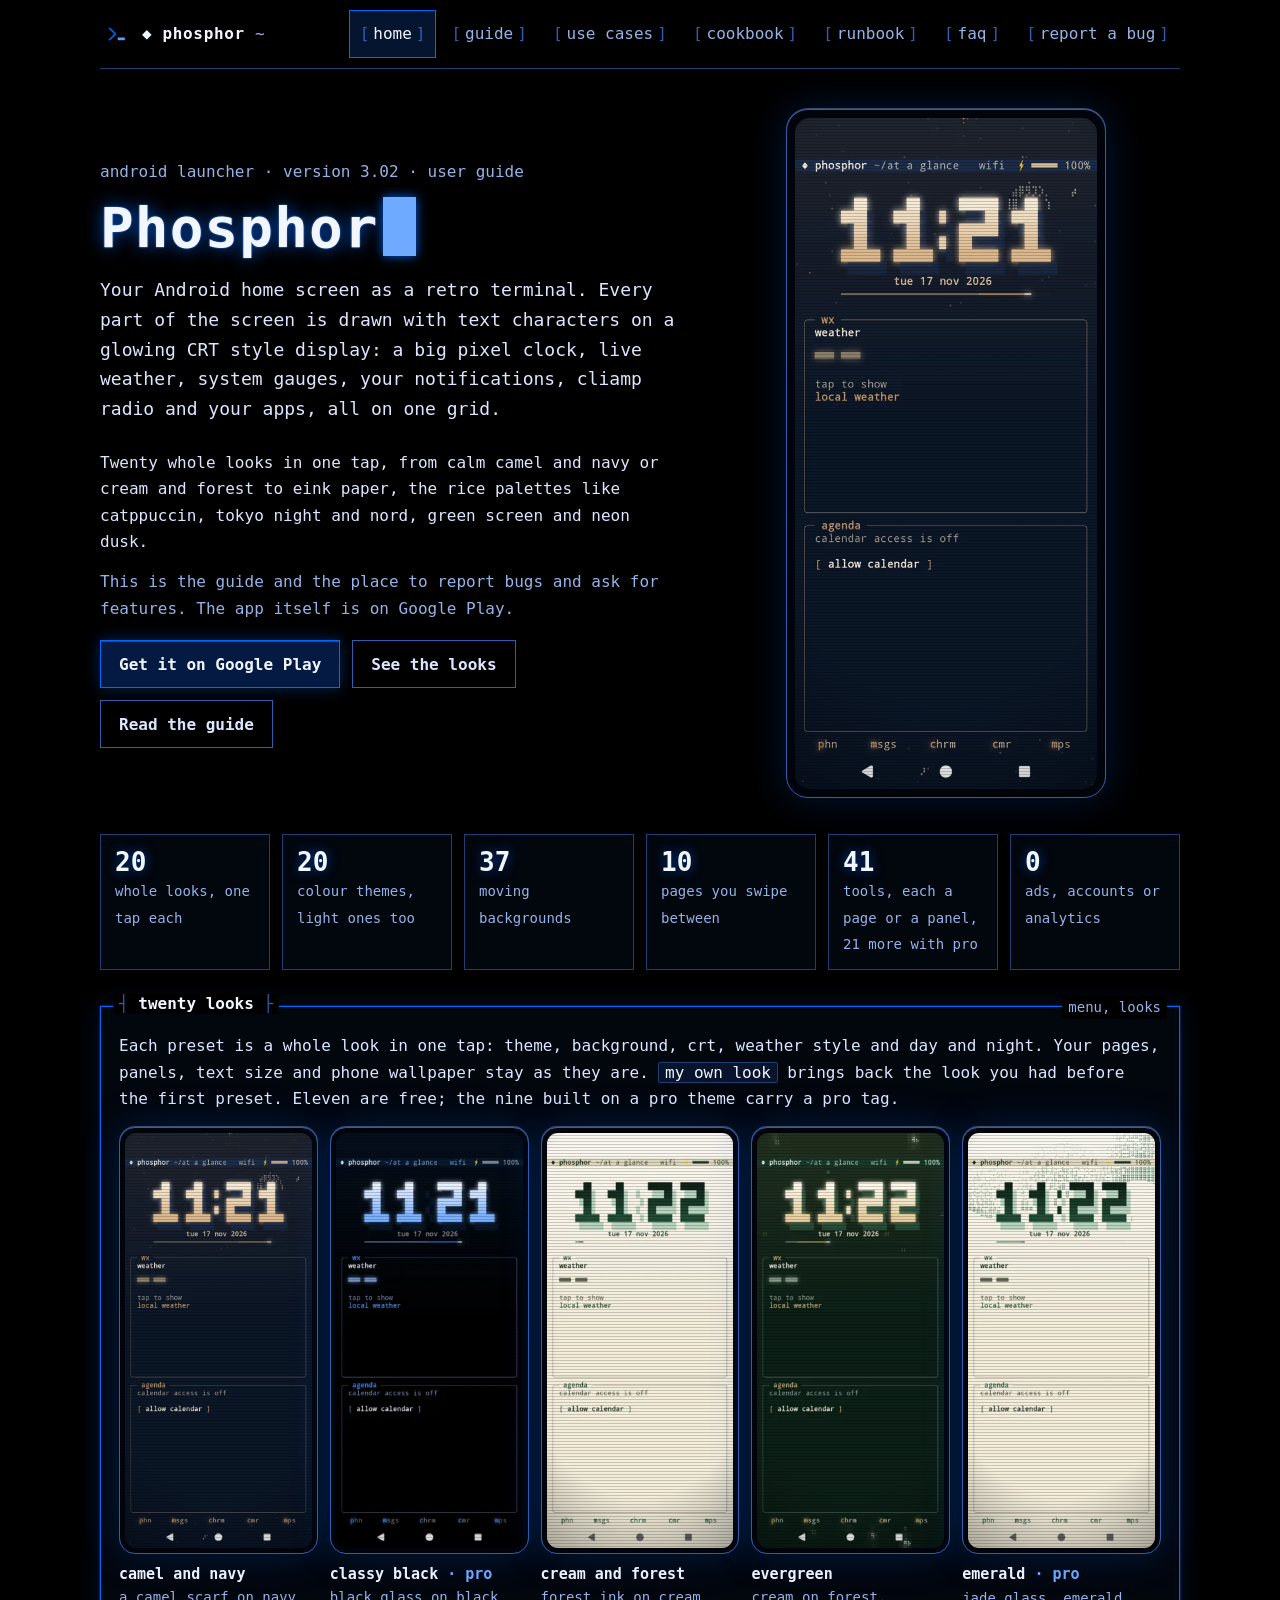
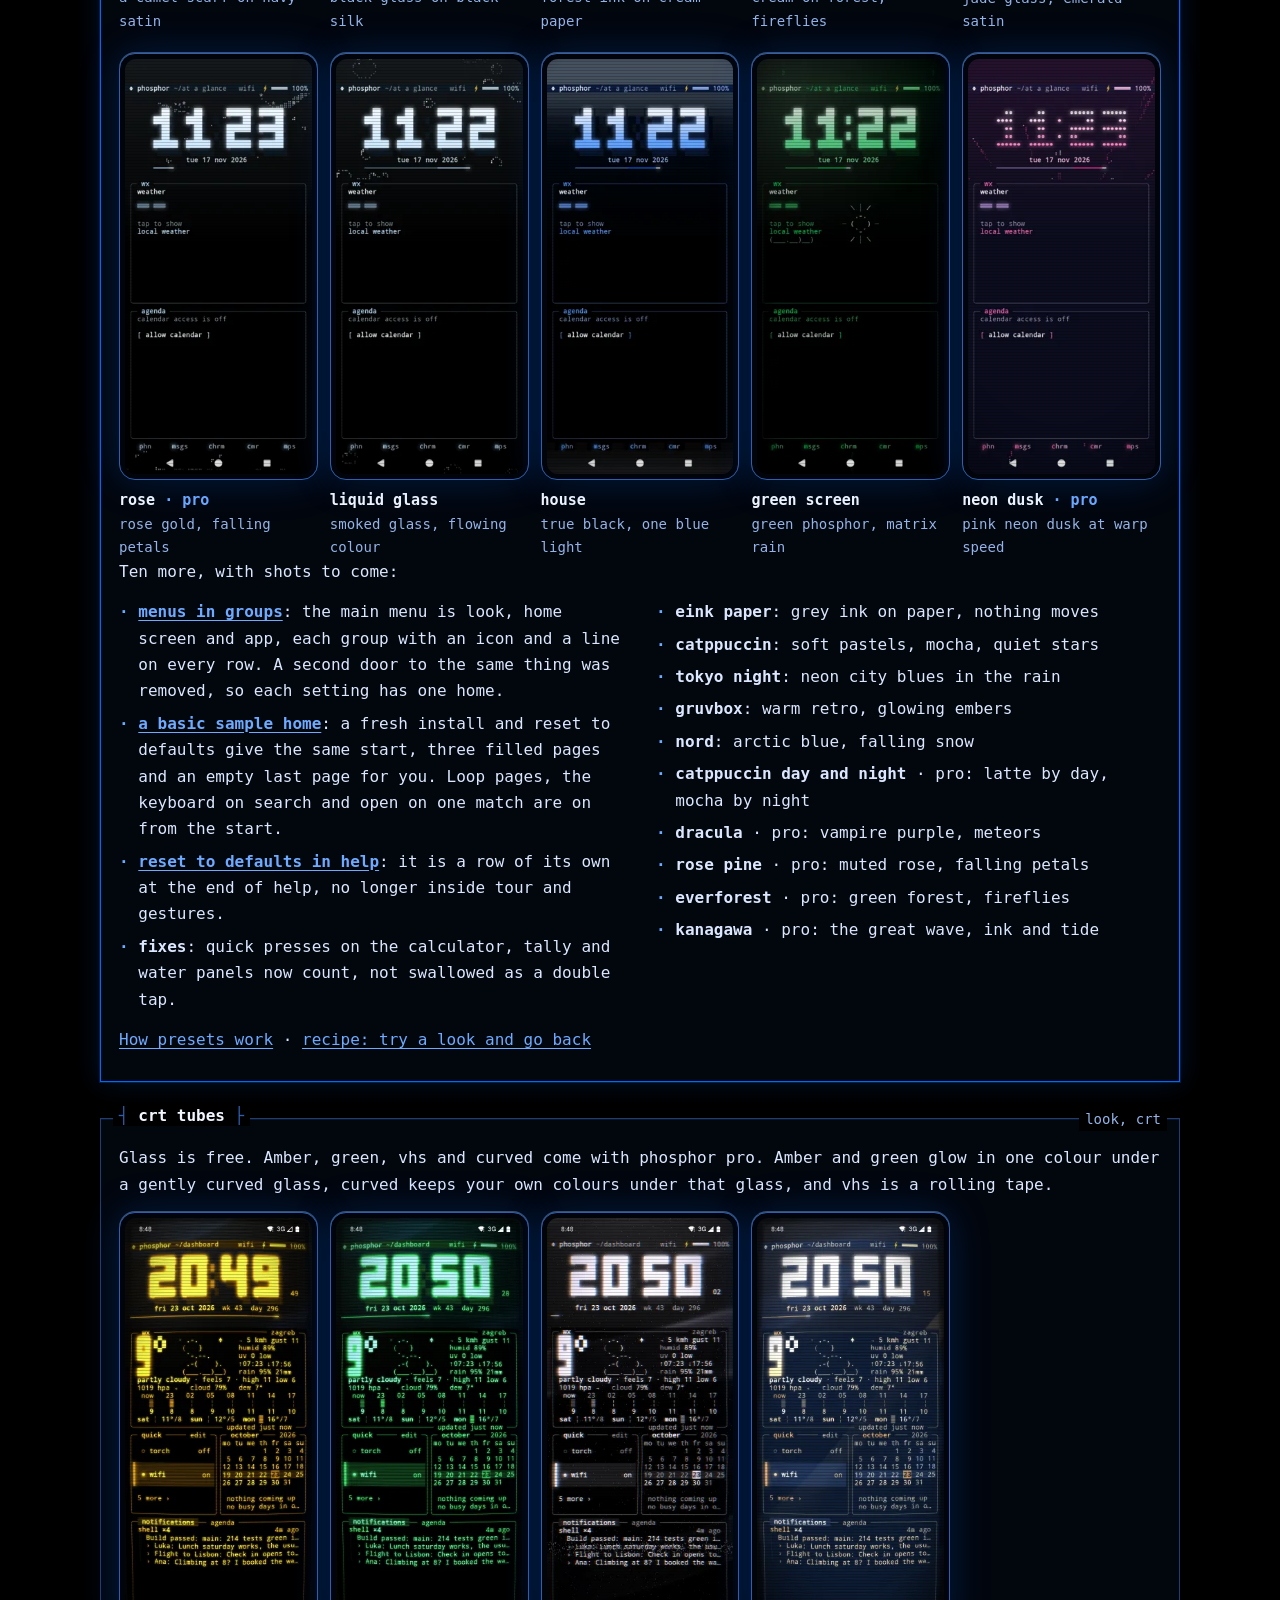
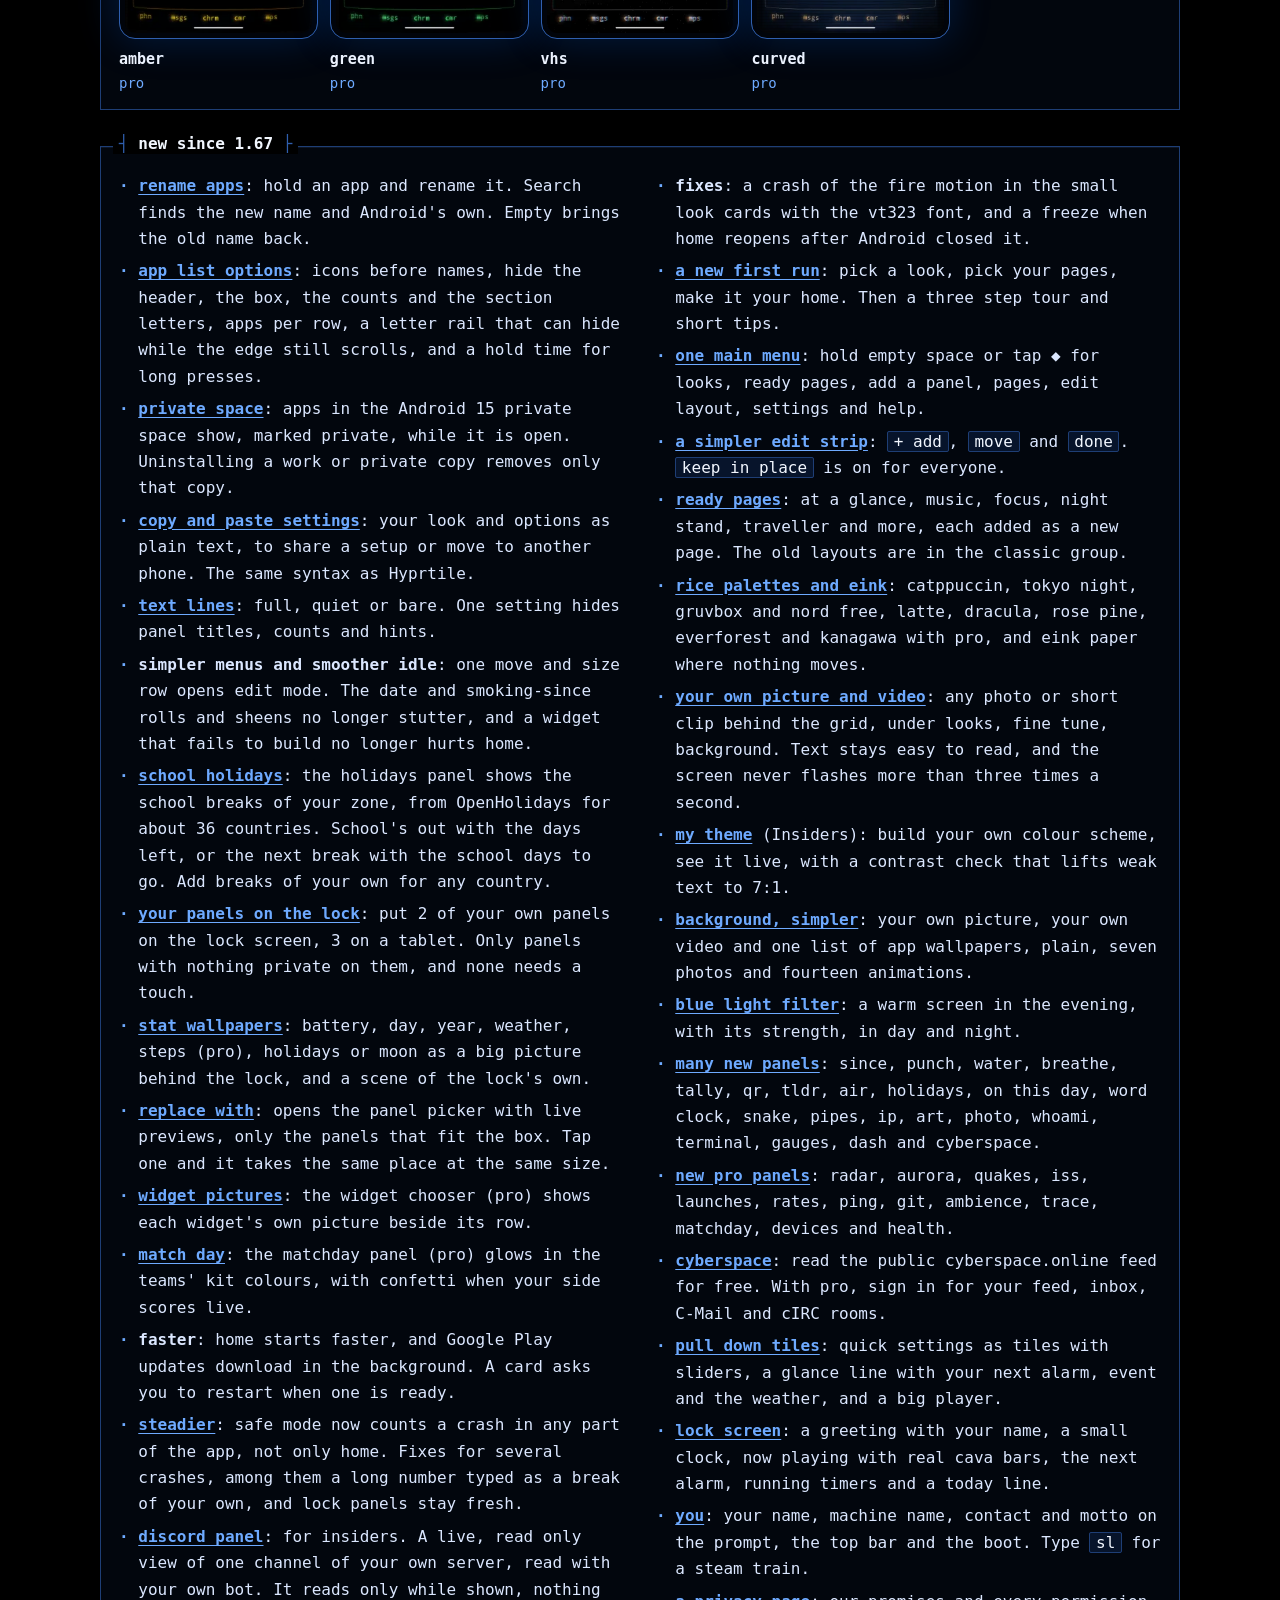
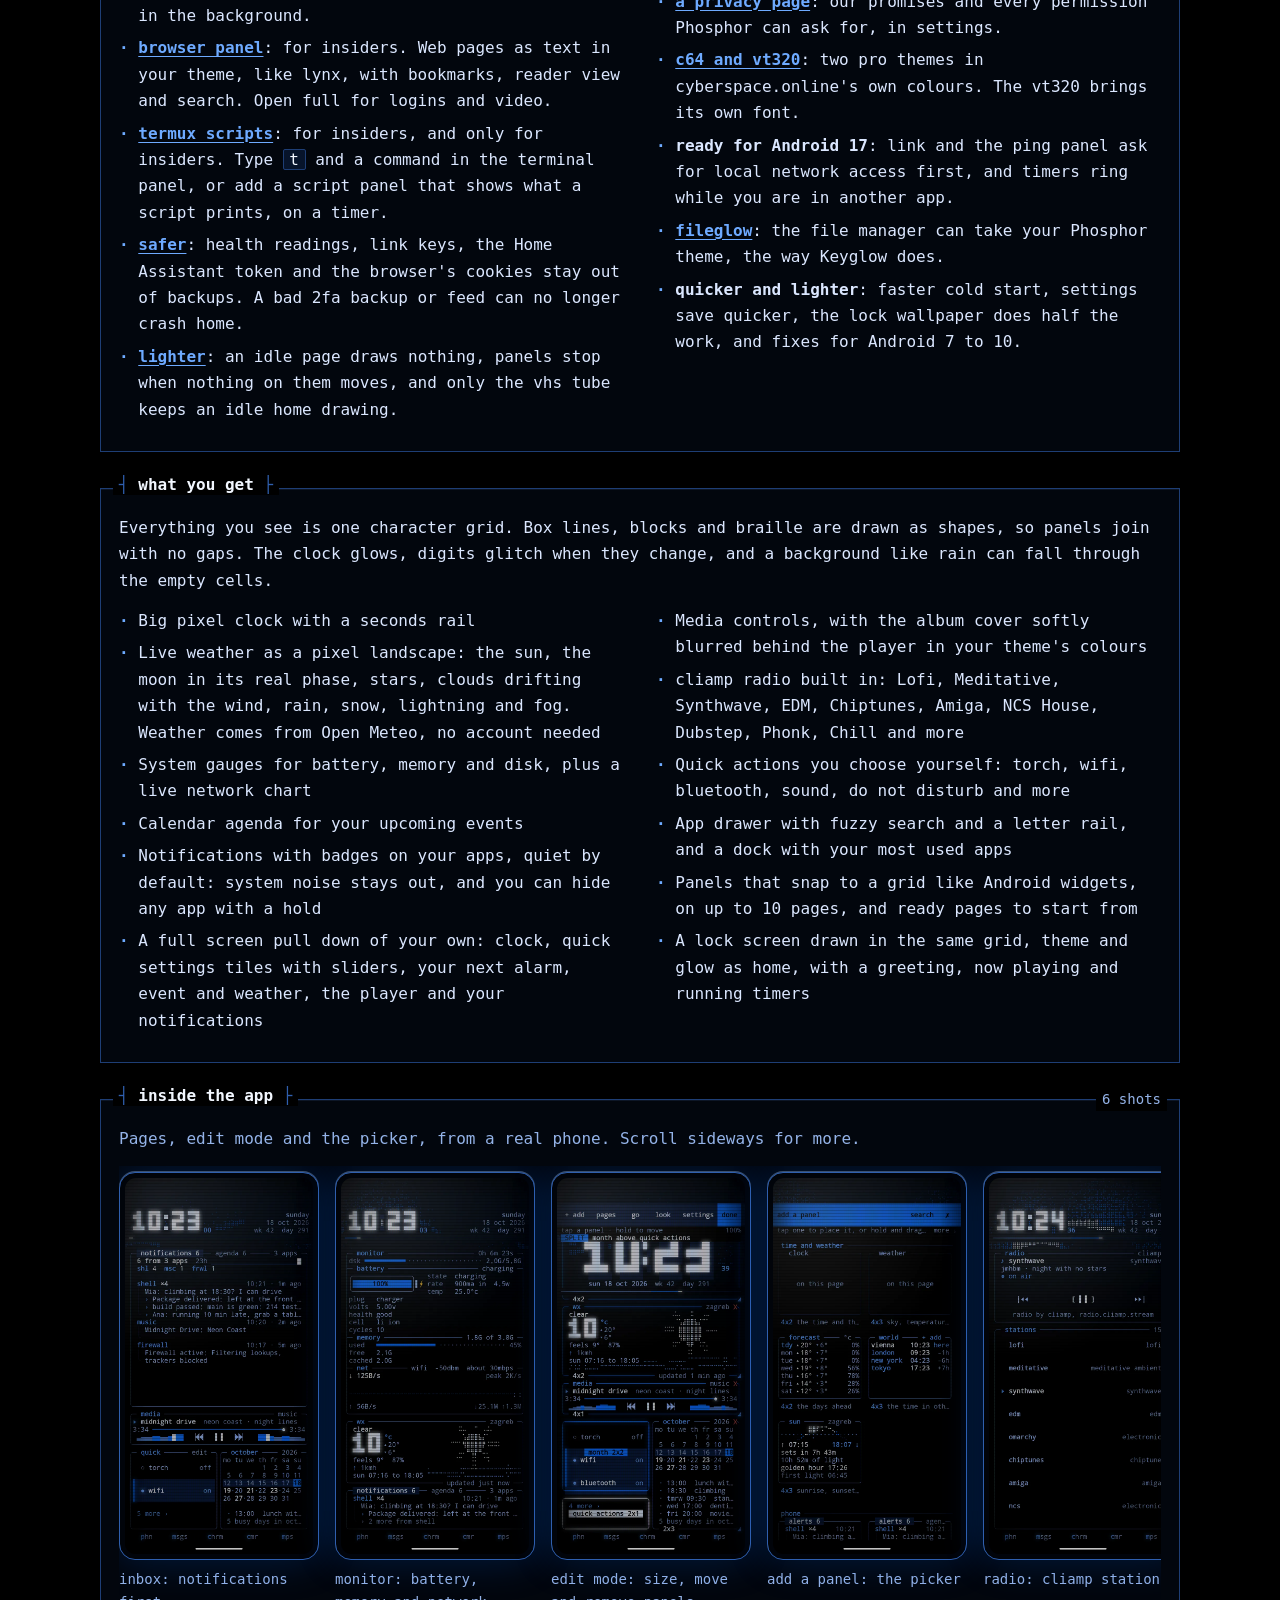
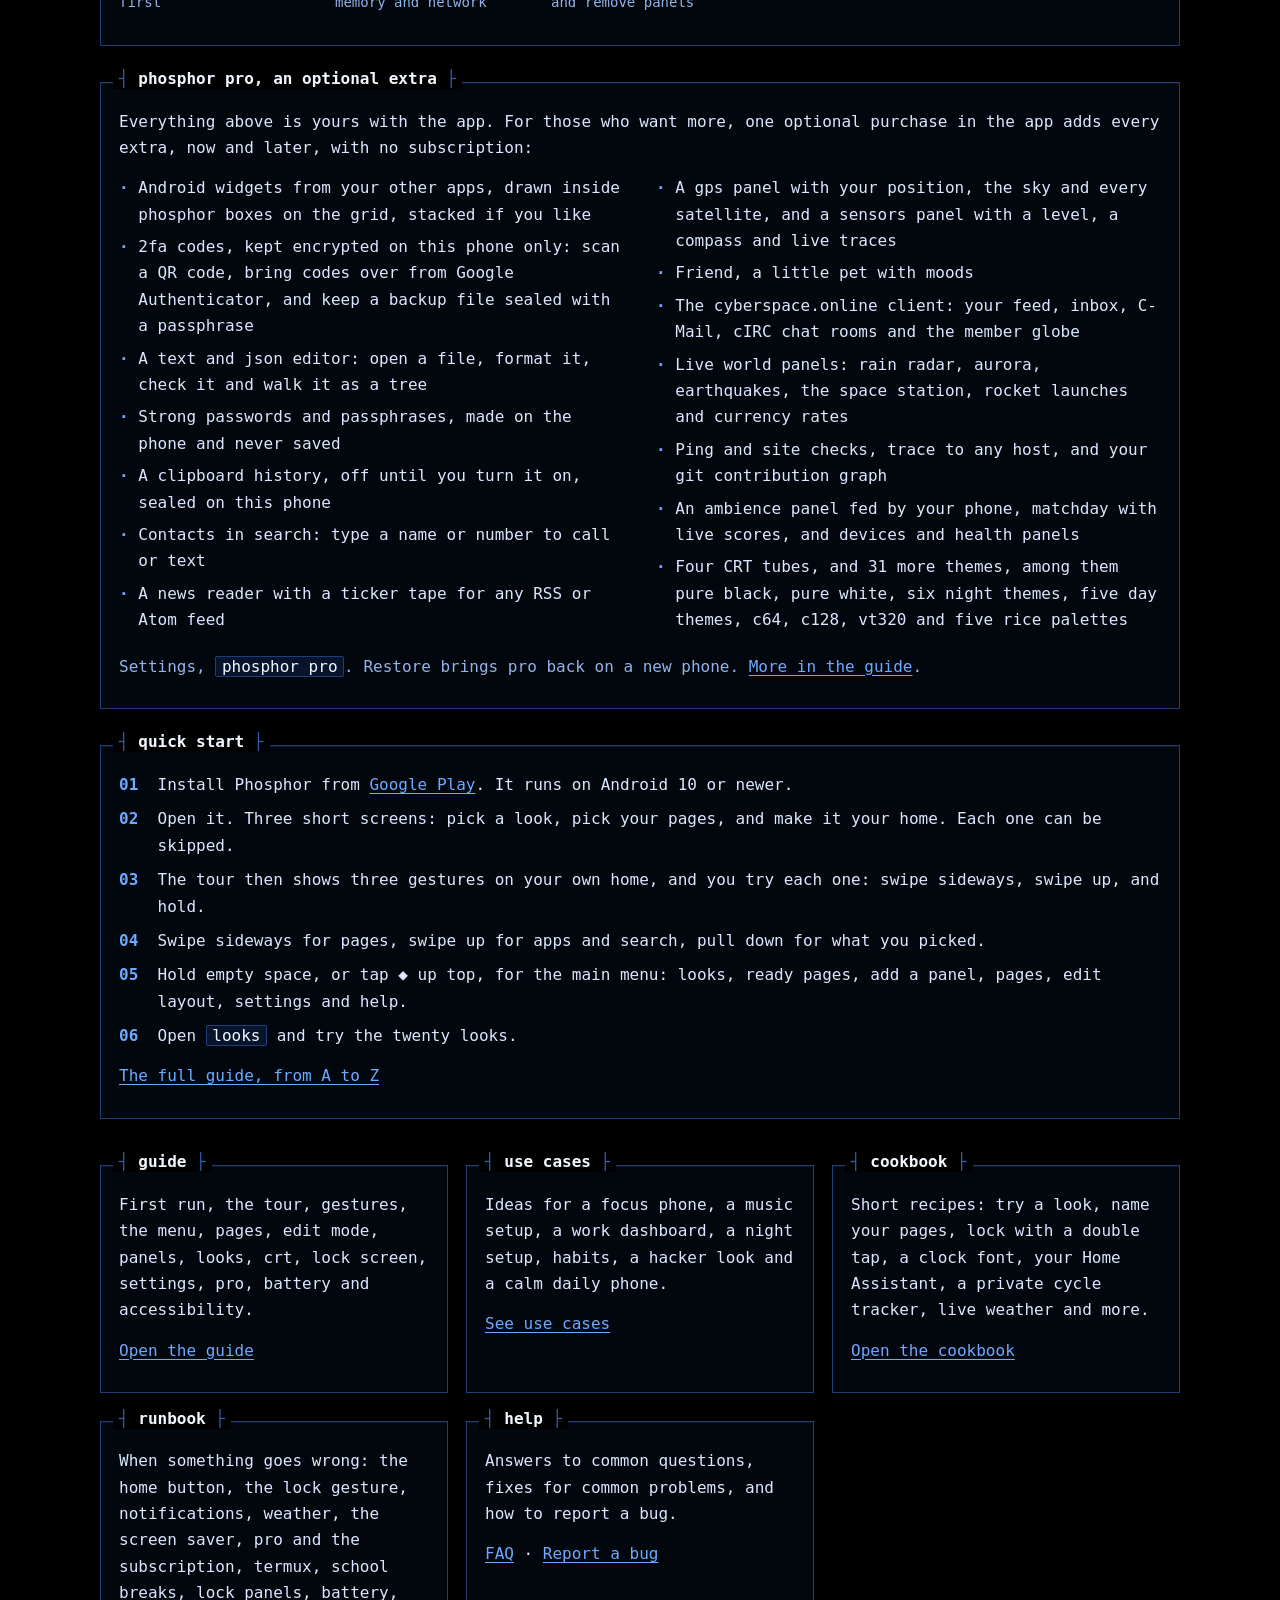
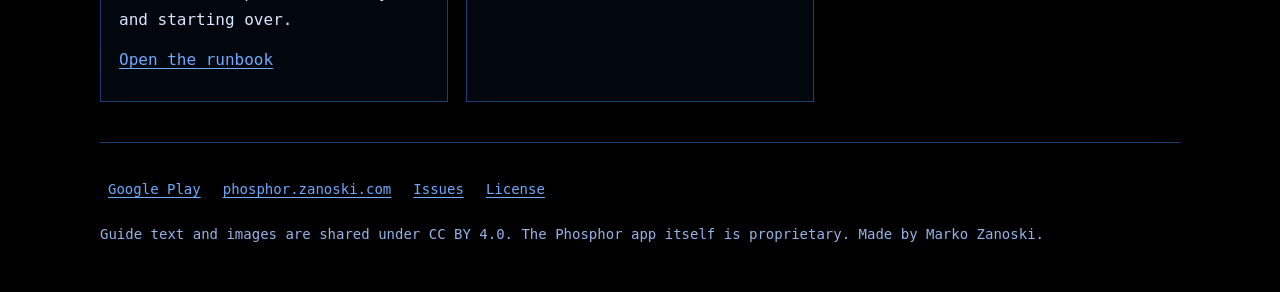
==== docs/index.html @ 03b2a8bf "Guide follows Phosphor 3.02: rename apps, app list options, hold time, private space, copy and paste" ====
<!doctype html>
<html lang="en">
<head>
<meta charset="utf-8">
<meta name="viewport" content="width=device-width, initial-scale=1">
<title>Phosphor user guide</title>
<meta name="description" content="Phosphor, a terminal home screen for Android: twenty whole looks in one tap, the user guide, recipes, FAQ and bug reports.">
<meta name="theme-color" content="#000000">
<meta property="og:title" content="Phosphor user guide">
<meta property="og:description" content="Phosphor, a terminal home screen for Android: twenty whole looks in one tap, the user guide, recipes, FAQ and bug reports.">
<meta property="og:image" content="img/look-camel-and-navy.webp">
<link rel="icon" type="image/png" href="img/icon-192.png">
<link rel="stylesheet" href="style.css">
</head>
<body>
<a class="skip" href="#main">Skip to content</a>
<div class="wrap">
<header class="top">
  <a class="brand" href="index.html"><img src="img/icon-192.png" alt="" width="32" height="32"><span><span aria-hidden="true">◆ </span>phosphor <span class="path">~</span></span></a>
  <nav class="nav" aria-label="Guide pages"><ul><li><a href="index.html" aria-current="page">home</a></li><li><a href="guide.html">guide</a></li><li><a href="use-cases.html">use cases</a></li><li><a href="cookbook.html">cookbook</a></li><li><a href="runbook.html">runbook</a></li><li><a href="faq.html">faq</a></li><li><a href="report.html">report a bug</a></li></ul></nav>
</header>
<main id="main">

<section class="hero" aria-labelledby="hero-h">
  <div>
    <p class="boot dim">android launcher · version 3.02 · user guide</p>
    <h1 id="hero-h">Phosphor<span class="cursor" aria-hidden="true"></span></h1>
    <p class="lede">Your Android home screen as a retro terminal. Every part of the screen is drawn with text characters on a glowing CRT style display: a big pixel clock, live weather, system gauges, your notifications, cliamp radio and your apps, all on one grid.</p>
    <p>Twenty whole looks in one tap, from calm camel and navy or cream and forest to eink paper, the rice palettes like catppuccin, tokyo night and nord, green screen and neon dusk.</p>
    <p class="dim">This is the guide and the place to report bugs and ask for features. The app itself is on Google Play.</p>
    <div class="actions">
      <a class="btn" href="https://play.google.com/store/apps/details?id=com.zanoshky.phosphor&amp;referrer=utm_source%3Dgithub%26utm_medium%3Dguide%26utm_campaign%3Dphosphor-2026-11">Get it on Google Play</a>
      <a class="btn ghost" href="#looks">See the looks</a>
      <a class="btn ghost" href="guide.html">Read the guide</a>
    </div>
  </div>
  <div class="phone"><img src="img/look-camel-and-navy.webp" width="540" height="1200" alt="Phosphor in the camel and navy look: a big cream pixel clock reading 20:48 on navy under a calm night sky, a weather panel for Zagreb with the next hours and days, quick actions for torch and wifi, the October month, notifications and the dock."></div>
</section>

<section aria-label="Phosphor in numbers">
<ul class="stats">
  <li><b>20</b><span>whole looks, one tap each</span></li>
  <li><b>20</b><span>colour themes, light ones too</span></li>
  <li><b>37</b><span>moving backgrounds</span></li>
  <li><b>10</b><span>pages you swipe between</span></li>
  <li><b>41</b><span>tools, each a page or a panel, 21 more with pro</span></li>
  <li><b>0</b><span>ads, accounts or analytics</span></li>
</ul>
</section>

<section class="box lit" id="looks" aria-labelledby="looks-h"><h2 class="tag" id="looks-h">twenty looks</h2><span class="meta">menu, looks</span>

<p>Each preset is a whole look in one tap: theme, background, crt, weather style and day and night. Your pages, panels, text size and phone wallpaper stay as they are. <code>my own look</code> brings back the look you had before the first preset. Eleven are free; the nine built on a pro theme carry a pro tag.</p>
<ul class="looks">
  <li><figure><div class="phone"><img src="img/look-camel-and-navy-s.webp" srcset="img/look-camel-and-navy-s.webp 270w, img/look-camel-and-navy.webp 540w" sizes="(min-width: 1700px) 240px, (min-width: 700px) 180px, 45vw" width="540" height="1200" loading="lazy" alt="The camel and navy look: a cream clock and cream ink on navy under a calm night sky."></div><figcaption><b>camel and navy</b>a camel scarf on navy satin</figcaption></figure></li>
  <li><figure><div class="phone"><img src="img/look-classy-black-s.webp" srcset="img/look-classy-black-s.webp 270w, img/look-classy-black.webp 540w" sizes="(min-width: 1700px) 240px, (min-width: 700px) 180px, 45vw" width="540" height="1200" loading="lazy" alt="The classy black look: white ink and dark glass panels on true black."></div><figcaption><b>classy black <span class="pro-tag">· pro</span></b>black glass on black silk</figcaption></figure></li>
  <li><figure><div class="phone"><img src="img/look-cream-and-forest-s.webp" srcset="img/look-cream-and-forest-s.webp 270w, img/look-cream-and-forest.webp 540w" sizes="(min-width: 1700px) 240px, (min-width: 700px) 180px, 45vw" width="540" height="1200" loading="lazy" alt="The cream and forest look: dark forest green ink printed on cream paper, a light theme."></div><figcaption><b>cream and forest</b>forest ink on cream paper</figcaption></figure></li>
  <li><figure><div class="phone"><img src="img/look-evergreen-s.webp" srcset="img/look-evergreen-s.webp 270w, img/look-evergreen.webp 540w" sizes="(min-width: 1700px) 240px, (min-width: 700px) 180px, 45vw" width="540" height="1200" loading="lazy" alt="The evergreen look: a cream clock and cream text on deep forest green."></div><figcaption><b>evergreen</b>cream on forest, fireflies</figcaption></figure></li>
  <li><figure><div class="phone"><img src="img/look-emerald-s.webp" srcset="img/look-emerald-s.webp 270w, img/look-emerald.webp 540w" sizes="(min-width: 1700px) 240px, (min-width: 700px) 180px, 45vw" width="540" height="1200" loading="lazy" alt="The emerald look: pale jade ink on dark green with a green aurora behind the panels."></div><figcaption><b>emerald <span class="pro-tag">· pro</span></b>jade glass, emerald satin</figcaption></figure></li>
  <li><figure><div class="phone"><img src="img/look-rose-s.webp" srcset="img/look-rose-s.webp 270w, img/look-rose.webp 540w" sizes="(min-width: 1700px) 240px, (min-width: 700px) 180px, 45vw" width="540" height="1200" loading="lazy" alt="The rose look: soft pink ink on dark rose gold with blossom drifting."></div><figcaption><b>rose <span class="pro-tag">· pro</span></b>rose gold, falling petals</figcaption></figure></li>
  <li><figure><div class="phone"><img src="img/look-liquid-glass-s.webp" srcset="img/look-liquid-glass-s.webp 270w, img/look-liquid-glass.webp 540w" sizes="(min-width: 1700px) 240px, (min-width: 700px) 180px, 45vw" width="540" height="1200" loading="lazy" alt="The liquid glass look: white ink on dark glass with rising bubbles."></div><figcaption><b>liquid glass</b>smoked glass, flowing colour</figcaption></figure></li>
  <li><figure><div class="phone"><img src="img/look-house-s.webp" srcset="img/look-house-s.webp 270w, img/look-house.webp 540w" sizes="(min-width: 1700px) 240px, (min-width: 700px) 180px, 45vw" width="540" height="1200" loading="lazy" alt="The house look: true black with blue panels and one blue light from above."></div><figcaption><b>house</b>true black, one blue light</figcaption></figure></li>
  <li><figure><div class="phone"><img src="img/look-green-screen-s.webp" srcset="img/look-green-screen-s.webp 270w, img/look-green-screen.webp 540w" sizes="(min-width: 1700px) 240px, (min-width: 700px) 180px, 45vw" width="540" height="1200" loading="lazy" alt="The green screen look: green phosphor ink on black with the weather drawn as a green waybar."></div><figcaption><b>green screen</b>green phosphor, matrix rain</figcaption></figure></li>
  <li><figure><div class="phone"><img src="img/look-neon-dusk-s.webp" srcset="img/look-neon-dusk-s.webp 270w, img/look-neon-dusk.webp 540w" sizes="(min-width: 1700px) 240px, (min-width: 700px) 180px, 45vw" width="540" height="1200" loading="lazy" alt="The neon dusk look: pale pink ink on a pink and purple neon dusk, with a pink sparkline in the weather panel."></div><figcaption><b>neon dusk <span class="pro-tag">· pro</span></b>pink neon dusk at warp speed</figcaption></figure></li>
</ul>
<p>Ten more, with shots to come:</p>
<ul class="term cols">
  <li><a href="guide.html#menu"><b>menus in groups</b></a>: the main menu is look, home screen and app, each group with an icon and a line on every row. A second door to the same thing was removed, so each setting has one home.</li>
  <li><a href="guide.html#setup"><b>a basic sample home</b></a>: a fresh install and reset to defaults give the same start, three filled pages and an empty last page for you. Loop pages, the keyboard on search and open on one match are on from the start.</li>
  <li><a href="guide.html#reset"><b>reset to defaults in help</b></a>: it is a row of its own at the end of help, no longer inside tour and gestures.</li>
  <li><b>fixes</b>: quick presses on the calculator, tally and water panels now count, not swallowed as a double tap.</li>
  <li><b>eink paper</b>: grey ink on paper, nothing moves</li>
  <li><b>catppuccin</b>: soft pastels, mocha, quiet stars</li>
  <li><b>tokyo night</b>: neon city blues in the rain</li>
  <li><b>gruvbox</b>: warm retro, glowing embers</li>
  <li><b>nord</b>: arctic blue, falling snow</li>
  <li><b>catppuccin day and night</b> <span class="pro-tag">· pro</span>: latte by day, mocha by night</li>
  <li><b>dracula</b> <span class="pro-tag">· pro</span>: vampire purple, meteors</li>
  <li><b>rose pine</b> <span class="pro-tag">· pro</span>: muted rose, falling petals</li>
  <li><b>everforest</b> <span class="pro-tag">· pro</span>: green forest, fireflies</li>
  <li><b>kanagawa</b> <span class="pro-tag">· pro</span>: the great wave, ink and tide</li>
</ul>
<p><a href="guide.html#presets-look">How presets work</a> · <a href="cookbook.html#preset">recipe: try a look and go back</a></p>
</section>

<section class="box" id="crt" aria-labelledby="crt-h"><h2 class="tag" id="crt-h">crt tubes</h2><span class="meta">look, crt</span>

<p>Glass is free. Amber, green, vhs and curved come with phosphor pro. Amber and green glow in one colour under a gently curved glass, curved keeps your own colours under that glass, and vhs is a rolling tape.</p>
<ul class="looks">
  <li><figure><div class="phone"><img src="img/look-crt-amber-s.webp" srcset="img/look-crt-amber-s.webp 270w, img/look-crt-amber.webp 540w" sizes="(min-width: 1700px) 240px, (min-width: 700px) 180px, 45vw" width="540" height="1200" loading="lazy" alt="The amber tube: the whole home glowing yellow amber on black under curved glass."></div><figcaption><b>amber</b><span class="pro-tag">pro</span></figcaption></figure></li>
  <li><figure><div class="phone"><img src="img/look-crt-green-s.webp" srcset="img/look-crt-green-s.webp 270w, img/look-crt-green.webp 540w" sizes="(min-width: 1700px) 240px, (min-width: 700px) 180px, 45vw" width="540" height="1200" loading="lazy" alt="The green tube: the whole home glowing green on black under curved glass."></div><figcaption><b>green</b><span class="pro-tag">pro</span></figcaption></figure></li>
  <li><figure><div class="phone"><img src="img/look-crt-vhs-s.webp" srcset="img/look-crt-vhs-s.webp 270w, img/look-crt-vhs.webp 540w" sizes="(min-width: 1700px) 240px, (min-width: 700px) 180px, 45vw" width="540" height="1200" loading="lazy" alt="The vhs tube: the home with a rolling tape band and colour bleed across the notifications."></div><figcaption><b>vhs</b><span class="pro-tag">pro</span></figcaption></figure></li>
  <li><figure><div class="phone"><img src="img/look-crt-curved-s.webp" srcset="img/look-crt-curved-s.webp 270w, img/look-crt-curved.webp 540w" sizes="(min-width: 1700px) 240px, (min-width: 700px) 180px, 45vw" width="540" height="1200" loading="lazy" alt="The curved tube: the home in its own blue colours under a gently curved glass and bezel."></div><figcaption><b>curved</b><span class="pro-tag">pro</span></figcaption></figure></li>
</ul>
</section>

<section class="box" id="new" aria-labelledby="new-h"><h2 class="tag" id="new-h">new since 1.67</h2>

<ul class="term cols">
  <li><a href="guide.html#rename"><b>rename apps</b></a>: hold an app and rename it. Search finds the new name and Android's own. Empty brings the old name back.</li>
  <li><a href="guide.html#applist"><b>app list options</b></a>: icons before names, hide the header, the box, the counts and the section letters, apps per row, a letter rail that can hide while the edge still scrolls, and a hold time for long presses.</li>
  <li><a href="guide.html#private"><b>private space</b></a>: apps in the Android 15 private space show, marked private, while it is open. Uninstalling a work or private copy removes only that copy.</li>
  <li><a href="guide.html#settingstext"><b>copy and paste settings</b></a>: your look and options as plain text, to share a setup or move to another phone. The same syntax as Hyprtile.</li>
  <li><a href="guide.html#textlines"><b>text lines</b></a>: full, quiet or bare. One setting hides panel titles, counts and hints.</li>
  <li><b>simpler menus and smoother idle</b>: one move and size row opens edit mode. The date and smoking-since rolls and sheens no longer stutter, and a widget that fails to build no longer hurts home.</li>
  <li><a href="guide.html#school"><b>school holidays</b></a>: the holidays panel shows the school breaks of your zone, from OpenHolidays for about 36 countries. School's out with the days left, or the next break with the school days to go. Add breaks of your own for any country.</li>
  <li><a href="guide.html#lockpanels"><b>your panels on the lock</b></a>: put 2 of your own panels on the lock screen, 3 on a tablet. Only panels with nothing private on them, and none needs a touch.</li>
  <li><a href="guide.html#statwall"><b>stat wallpapers</b></a>: battery, day, year, weather, steps (pro), holidays or moon as a big picture behind the lock, and a scene of the lock's own.</li>
  <li><a href="guide.html#replace"><b>replace with</b></a>: opens the panel picker with live previews, only the panels that fit the box. Tap one and it takes the same place at the same size.</li>
  <li><a href="guide.html#protools"><b>widget pictures</b></a>: the widget chooser (pro) shows each widget's own picture beside its row.</li>
  <li><a href="guide.html#protools"><b>match day</b></a>: the matchday panel (pro) glows in the teams' kit colours, with confetti when your side scores live.</li>
  <li><b>faster</b>: home starts faster, and Google Play updates download in the background. A card asks you to restart when one is ready.</li>
  <li><a href="guide.html#safemode"><b>steadier</b></a>: safe mode now counts a crash in any part of the app, not only home. Fixes for several crashes, among them a long number typed as a break of your own, and lock panels stay fresh.</li>
  <li><a href="guide.html#discord"><b>discord panel</b></a>: for insiders. A live, read only view of one channel of your own server, read with your own bot. It reads only while shown, nothing in the background.</li>
  <li><a href="guide.html#browser"><b>browser panel</b></a>: for insiders. Web pages as text in your theme, like lynx, with bookmarks, reader view and search. Open full for logins and video.</li>
  <li><a href="guide.html#termux"><b>termux scripts</b></a>: for insiders, and only for insiders. Type <code>t</code> and a command in the terminal panel, or add a script panel that shows what a script prints, on a timer.</li>
  <li><a href="guide.html#privacy"><b>safer</b></a>: health readings, link keys, the Home Assistant token and the browser's cookies stay out of backups. A bad 2fa backup or feed can no longer crash home.</li>
  <li><a href="guide.html#battery"><b>lighter</b></a>: an idle page draws nothing, panels stop when nothing on them moves, and only the vhs tube keeps an idle home drawing.</li>
  <li><b>fixes</b>: a crash of the fire motion in the small look cards with the vt323 font, and a freeze when home reopens after Android closed it.</li>
  <li><a href="guide.html#setup"><b>a new first run</b></a>: pick a look, pick your pages, make it your home. Then a three step tour and short tips.</li>
  <li><a href="guide.html#menu"><b>one main menu</b></a>: hold empty space or tap ◆ for looks, ready pages, add a panel, pages, edit layout, settings and help.</li>
  <li><a href="guide.html#edit"><b>a simpler edit strip</b></a>: <code>+ add</code>, <code>move</code> and <code>done</code>. <code>keep in place</code> is on for everyone.</li>
  <li><a href="guide.html#pages"><b>ready pages</b></a>: at a glance, music, focus, night stand, traveller and more, each added as a new page. The old layouts are in the classic group.</li>
  <li><a href="guide.html#presets-look"><b>rice palettes and eink</b></a>: catppuccin, tokyo night, gruvbox and nord free, latte, dracula, rose pine, everforest and kanagawa with pro, and eink paper where nothing moves.</li>
  <li><a href="guide.html#ownpicture"><b>your own picture and video</b></a>: any photo or short clip behind the grid, under looks, fine tune, background. Text stays easy to read, and the screen never flashes more than three times a second.</li>
  <li><a href="guide.html#mytheme"><b>my theme</b></a> (Insiders): build your own colour scheme, see it live, with a contrast check that lifts weak text to 7:1.</li>
  <li><a href="guide.html#looks"><b>background, simpler</b></a>: your own picture, your own video and one list of app wallpapers, plain, seven photos and fourteen animations.</li>
  <li><a href="guide.html#daynight"><b>blue light filter</b></a>: a warm screen in the evening, with its strength, in day and night.</li>
  <li><a href="guide.html#newpanels"><b>many new panels</b></a>: since, punch, water, breathe, tally, qr, tldr, air, holidays, on this day, word clock, snake, pipes, ip, art, photo, whoami, terminal, gauges, dash and cyberspace.</li>
  <li><a href="guide.html#protools"><b>new pro panels</b></a>: radar, aurora, quakes, iss, launches, rates, ping, git, ambience, trace, matchday, devices and health.</li>
  <li><a href="guide.html#protools"><b>cyberspace</b></a>: read the public cyberspace.online feed for free. With pro, sign in for your feed, inbox, C-Mail and cIRC rooms.</li>
  <li><a href="guide.html#pulldown"><b>pull down tiles</b></a>: quick settings as tiles with sliders, a glance line with your next alarm, event and the weather, and a big player.</li>
  <li><a href="guide.html#lock"><b>lock screen</b></a>: a greeting with your name, a small clock, now playing with real cava bars, the next alarm, running timers and a today line.</li>
  <li><a href="guide.html#settings"><b>you</b></a>: your name, machine name, contact and motto on the prompt, the top bar and the boot. Type <code>sl</code> for a steam train.</li>
  <li><a href="guide.html#privacy"><b>a privacy page</b></a>: our promises and every permission Phosphor can ask for, in settings.</li>
  <li><a href="guide.html#c64"><b>c64 and vt320</b></a>: two pro themes in cyberspace.online's own colours. The vt320 brings its own font.</li>
  <li><b>ready for Android 17</b>: link and the ping panel ask for local network access first, and timers ring while you are in another app.</li>
  <li><a href="guide.html#settings"><b>fileglow</b></a>: the file manager can take your Phosphor theme, the way Keyglow does.</li>
  <li><b>quicker and lighter</b>: faster cold start, settings save quicker, the lock wallpaper does half the work, and fixes for Android 7 to 10.</li>
</ul>
</section>

<section class="box" id="what" aria-labelledby="what-h"><h2 class="tag" id="what-h">what you get</h2>

<p>Everything you see is one character grid. Box lines, blocks and braille are drawn as shapes, so panels join with no gaps. The clock glows, digits glitch when they change, and a background like rain can fall through the empty cells.</p>
<ul class="term cols">
  <li>Big pixel clock with a seconds rail</li>
  <li>Live weather as a pixel landscape: the sun, the moon in its real phase, stars, clouds drifting with the wind, rain, snow, lightning and fog. Weather comes from Open Meteo, no account needed</li>
  <li>System gauges for battery, memory and disk, plus a live network chart</li>
  <li>Calendar agenda for your upcoming events</li>
  <li>Notifications with badges on your apps, quiet by default: system noise stays out, and you can hide any app with a hold</li>
  <li>A full screen pull down of your own: clock, quick settings tiles with sliders, your next alarm, event and weather, the player and your notifications</li>
  <li>Media controls, with the album cover softly blurred behind the player in your theme's colours</li>
  <li>cliamp radio built in: Lofi, Meditative, Synthwave, EDM, Chiptunes, Amiga, NCS House, Dubstep, Phonk, Chill and more</li>
  <li>Quick actions you choose yourself: torch, wifi, bluetooth, sound, do not disturb and more</li>
  <li>App drawer with fuzzy search and a letter rail, and a dock with your most used apps</li>
  <li>Panels that snap to a grid like Android widgets, on up to 10 pages, and ready pages to start from</li>
  <li>A lock screen drawn in the same grid, theme and glow as home, with a greeting, now playing and running timers</li>
</ul>
</section>

<section class="box" id="shots" aria-labelledby="shots-h"><h2 class="tag" id="shots-h">inside the app</h2><span class="meta">6 shots</span>

<p class="dim">Pages, edit mode and the picker, from a real phone. Scroll sideways for more.</p>
<div class="shots-wrap" tabindex="0" role="region" aria-label="Screenshots, scroll sideways">
<ul class="shots"><li><figure><div class="phone"><img src="img/phone-2-inbox.webp" width="540" height="1080" alt="The inbox page: notifications grouped by app with message text, a music strip, quick actions and the month." loading="lazy"></div><figcaption>inbox: notifications first</figcaption></figure></li><li><figure><div class="phone"><img src="img/phone-3-monitor.webp" width="540" height="1080" alt="The monitor page: battery charging at 100 percent, memory use, network speed and a weather panel." loading="lazy"></div><figcaption>monitor: battery, memory and network</figcaption></figure></li><li><figure><div class="phone"><img src="img/phone-4-edit.webp" width="540" height="1080" alt="Edit mode: the strip at the top reads add, pages, go, look, settings and done. Each panel shows its size, like 4x2, and a remove mark." loading="lazy"></div><figcaption>edit mode: size, move and remove panels</figcaption></figure></li><li><figure><div class="phone"><img src="img/phone-5-picker.webp" width="540" height="1080" alt="The add a panel picker with live previews of clock, weather, forecast, world clocks and sun times, each with its size." loading="lazy"></div><figcaption>add a panel: the picker</figcaption></figure></li><li><figure><div class="phone"><img src="img/phone-6-radio.webp" width="540" height="1080" alt="The radio page playing the synthwave station, with play controls and a list of stations: lofi, meditative, synthwave, edm, omarchy, chiptunes, amiga and ncs." loading="lazy"></div><figcaption>radio: cliamp stations</figcaption></figure></li><li><figure><div class="phone"><img src="img/new-hacker.webp" width="540" height="1080" alt="A hacker page in the matrix theme: a cmatrix panel of falling green kana, a binary clock and a network panel, with the pipes background crawling at the top." loading="lazy"></div><figcaption>cmatrix, binary and network</figcaption></figure></li></ul>
</div>
</section>

<section class="box" id="pro" aria-labelledby="pro-h"><h2 class="tag" id="pro-h">phosphor pro, an optional extra</h2>

<p>Everything above is yours with the app. For those who want more, one optional purchase in the app adds every extra, now and later, with no subscription:</p>
<ul class="term cols">
  <li>Android widgets from your other apps, drawn inside phosphor boxes on the grid, stacked if you like</li>
  <li>2fa codes, kept encrypted on this phone only: scan a QR code, bring codes over from Google Authenticator, and keep a backup file sealed with a passphrase</li>
  <li>A text and json editor: open a file, format it, check it and walk it as a tree</li>
  <li>Strong passwords and passphrases, made on the phone and never saved</li>
  <li>A clipboard history, off until you turn it on, sealed on this phone</li>
  <li>Contacts in search: type a name or number to call or text</li>
  <li>A news reader with a ticker tape for any RSS or Atom feed</li>
  <li>A gps panel with your position, the sky and every satellite, and a sensors panel with a level, a compass and live traces</li>
  <li>Friend, a little pet with moods</li>
  <li>The cyberspace.online client: your feed, inbox, C-Mail, cIRC chat rooms and the member globe</li>
  <li>Live world panels: rain radar, aurora, earthquakes, the space station, rocket launches and currency rates</li>
  <li>Ping and site checks, trace to any host, and your git contribution graph</li>
  <li>An ambience panel fed by your phone, matchday with live scores, and devices and health panels</li>
  <li>Four CRT tubes, and 31 more themes, among them pure black, pure white, six night themes, five day themes, c64, c128, vt320 and five rice palettes</li>
</ul>
<p class="dim">Settings, <code>phosphor pro</code>. Restore brings pro back on a new phone. <a href="guide.html#pro">More in the guide</a>.</p>
</section>

<section class="box" id="start" aria-labelledby="start-h"><h2 class="tag" id="start-h">quick start</h2>

<ol class="steps">
  <li>Install Phosphor from <a href="https://play.google.com/store/apps/details?id=com.zanoshky.phosphor&amp;referrer=utm_source%3Dgithub%26utm_medium%3Dguide%26utm_campaign%3Dphosphor-2026-11">Google Play</a>. It runs on Android 10 or newer.</li>
  <li>Open it. Three short screens: pick a look, pick your pages, and make it your home. Each one can be skipped.</li>
  <li>The tour then shows three gestures on your own home, and you try each one: swipe sideways, swipe up, and hold.</li>
  <li>Swipe sideways for pages, swipe up for apps and search, pull down for what you picked.</li>
  <li>Hold empty space, or tap ◆ up top, for the main menu: looks, ready pages, add a panel, pages, edit layout, settings and help.</li>
  <li>Open <code>looks</code> and try the twenty looks.</li>
</ol>
<p><a href="guide.html">The full guide, from A to Z</a></p>
</section>

<div class="grid">
<div class="box"><h2 class="tag">guide</h2>
<p>First run, the tour, gestures, the menu, pages, edit mode, panels, looks, crt, lock screen, settings, pro, battery and accessibility.</p><p><a href="guide.html">Open the guide</a></p>
</div>
<div class="box"><h2 class="tag">use cases</h2>
<p>Ideas for a focus phone, a music setup, a work dashboard, a night setup, habits, a hacker look and a calm daily phone.</p><p><a href="use-cases.html">See use cases</a></p>
</div>
<div class="box"><h2 class="tag">cookbook</h2>
<p>Short recipes: try a look, name your pages, lock with a double tap, a clock font, your Home Assistant, a private cycle tracker, live weather and more.</p><p><a href="cookbook.html">Open the cookbook</a></p>
</div>
<div class="box"><h2 class="tag">runbook</h2>
<p>When something goes wrong: the home button, the lock gesture, notifications, weather, the screen saver, pro and the subscription, termux, school breaks, lock panels, battery, and starting over.</p><p><a href="runbook.html">Open the runbook</a></p>
</div>
<div class="box"><h2 class="tag">help</h2>
<p>Answers to common questions, fixes for common problems, and how to report a bug.</p><p><a href="faq.html">FAQ</a> · <a href="report.html">Report a bug</a></p>
</div>
</div>

</main>
<footer>
  <ul>
    <li><a href="https://play.google.com/store/apps/details?id=com.zanoshky.phosphor&amp;referrer=utm_source%3Dgithub%26utm_medium%3Dguide%26utm_campaign%3Dphosphor-2026-11">Google Play</a></li>
    <li><a href="https://phosphor.zanoski.com">phosphor.zanoski.com</a></li>
    <li><a href="https://github.com/Zanoshky/phosphor-launcher/issues">Issues</a></li>
    <li><a href="https://github.com/Zanoshky/phosphor-launcher/blob/main/LICENSE">License</a></li>
  </ul>
  <p>Guide text and images are shared under CC BY 4.0. The Phosphor app itself is proprietary. Made by Marko Zanoski.</p>
</footer>
</div>
</body>
</html>
---- docs/style.css ----
/* Phosphor user guide. True black, one blue light, one character grid.
   Text colours all sit at 7:1 or more on the black. */
:root {
  --bg: #000000;
  --panel: #02060d;
  --line: #1e3e75;
  --line-hi: #2f5fae;
  --accent: #0068ff;
  --fg: #dbe7ff;
  --bright: #f2f7ff;
  --dim: #94b3e8;
  --link: #6eaaff;
  --warn: #ff9a8f;
  --mono: ui-monospace, "SF Mono", "Cascadia Mono", "Roboto Mono", "DejaVu Sans Mono", Menlo, Consolas, monospace;
  color-scheme: dark;
}
* { box-sizing: border-box; }
html { background: var(--bg); -webkit-text-size-adjust: 100%; }
body {
  margin: 0;
  background: var(--bg);
  color: var(--fg);
  font: 16px/1.65 var(--mono);
  padding-inline: 16px;
}
a { color: var(--link); text-underline-offset: 3px; }
a:hover { color: var(--bright); }
:focus-visible { outline: 3px solid var(--link); outline-offset: 3px; }
img { max-width: 100%; height: auto; }
code, kbd {
  font-family: var(--mono);
  color: var(--bright);
  background: #07142b;
  border: 1px solid var(--line);
  padding: 0 0.35em;
  border-radius: 2px;
  white-space: nowrap;
}
.skip {
  position: absolute; left: 16px; top: -100px; z-index: 10;
  background: var(--bg); color: var(--bright); padding: 12px 16px; border: 2px solid var(--link);
}
.skip:focus { top: 8px; }
.wrap { max-width: 1080px; margin: 0 auto; }

/* ---------- top bar: the launcher's own path line ---------- */
.top {
  border-bottom: 1px solid var(--line);
  padding-block: 10px;
  display: flex; flex-wrap: wrap; align-items: center; gap: 4px 16px;
}
.brand {
  display: inline-flex; align-items: center; gap: 10px;
  min-height: 48px; padding-right: 8px;
  color: var(--bright); text-decoration: none; font-weight: 700; letter-spacing: 0.04em;
}
.brand img { width: 32px; height: 32px; border-radius: 6px; }
.brand .path { color: var(--dim); font-weight: 400; }
.nav { margin-left: auto; }
.nav ul { list-style: none; margin: 0; padding: 0; display: flex; flex-wrap: wrap; gap: 4px; }
.nav a {
  display: inline-flex; align-items: center; min-height: 48px; padding: 0 10px;
  color: var(--dim); text-decoration: none; border: 1px solid transparent;
}
.nav a::before { content: "["; color: var(--line-hi); margin-right: 4px; }
.nav a::after { content: "]"; color: var(--line-hi); margin-left: 4px; }
.nav a:hover { color: var(--bright); border-color: var(--line); }
.nav a[aria-current="page"] { color: var(--bright); background: #06152f; border-color: var(--accent); }

/* ---------- headings and text ---------- */
h1, h2, h3 { color: var(--bright); line-height: 1.25; font-weight: 700; }
h1 { font-size: clamp(30px, 7vw, 56px); margin: 0 0 12px; letter-spacing: 0.02em;
     text-shadow: 0 0 18px rgba(0, 104, 255, 0.75), 0 0 2px rgba(110, 170, 255, 0.9); }
h2 { font-size: clamp(21px, 4vw, 28px); margin: 0 0 12px; }
h3 { font-size: 18px; margin: 22px 0 8px; }
p { margin: 0 0 14px; }
.lede { color: var(--fg); font-size: 18px; max-width: 62ch; margin-bottom: 26px; }
.dim { color: var(--dim); }
.prompt::before { content: "❯ "; color: var(--link); }
.cursor { display: inline-block; width: 0.6em; height: 1.05em; background: var(--link); vertical-align: -0.15em; margin-left: 4px;
          animation: blink 1.06s steps(1) infinite; box-shadow: 0 0 10px rgba(0, 104, 255, 0.9); }
@keyframes blink { 50% { opacity: 0; } }

main { padding-block: 28px 40px; }
section { margin-block: 0 36px; scroll-margin-top: 16px; }

/* ---------- box drawn panels: title sits in the top border ---------- */
.box {
  position: relative;
  border: 1px solid var(--line);
  background: var(--panel);
  padding: 26px 18px 14px;
  margin-top: 18px;
  box-shadow: inset 0 1px 0 rgba(110, 170, 255, 0.10);
}
.box > .tag {
  position: absolute; top: -0.85em; left: 12px;
  background: var(--bg); color: var(--bright); padding: 0 6px; margin: 0;
  font-size: 16px; font-weight: 700;
}
.box > .tag::before { content: "┤ "; color: var(--line-hi); }
.box > .tag::after  { content: " ├"; color: var(--line-hi); }
.box > .meta { position: absolute; top: -0.85em; right: 12px; background: var(--bg); color: var(--dim); padding: 0 6px; font-size: 14px; }
.box.lit { border-color: var(--accent); box-shadow: 0 0 0 1px rgba(0, 104, 255, 0.25), 0 0 24px rgba(0, 104, 255, 0.18); }

.grid { display: grid; gap: 18px; grid-template-columns: repeat(auto-fit, minmax(min(100%, 300px), 1fr)); }
.grid .box { margin-top: 10px; }

/* ---------- hero ---------- */
.hero { display: grid; gap: 28px; align-items: center; grid-template-columns: 1fr; padding-top: 12px; }
@media (min-width: 820px) { .hero { grid-template-columns: 1.25fr 1fr; } }
.hero .boot { color: var(--dim); margin-bottom: 8px; }
.actions { display: flex; flex-wrap: wrap; gap: 12px; margin-top: 18px; }
.btn {
  display: inline-flex; align-items: center; justify-content: center; gap: 8px;
  min-height: 48px; padding: 0 18px;
  font: 700 16px var(--mono); text-decoration: none;
  color: var(--bright); background: #041a42; border: 1px solid var(--accent);
  box-shadow: 0 0 16px rgba(0, 104, 255, 0.35), inset 0 1px 0 rgba(160, 200, 255, 0.25);
}
.btn:hover { background: #072456; color: #ffffff; }
.btn.ghost { background: transparent; box-shadow: none; border-color: var(--line-hi); color: var(--fg); }

/* a phone on the black, lit from above, with faint scanlines */
.phone {
  position: relative; margin: 0 auto; width: min(100%, 320px);
  border: 1px solid var(--line-hi); border-radius: 22px; padding: 8px; background: #01040a;
  box-shadow: 0 -1px 0 rgba(160, 200, 255, 0.35), 0 0 40px rgba(0, 104, 255, 0.22);
}
.phone img { display: block; border-radius: 15px; width: 100%; height: auto; }
.phone::after {
  content: ""; position: absolute; inset: 8px; border-radius: 15px; pointer-events: none;
  background: repeating-linear-gradient(to bottom, rgba(0, 0, 0, 0) 0 2px, rgba(0, 0, 0, 0.18) 2px 3px),
              radial-gradient(120% 80% at 50% 40%, transparent 60%, rgba(0, 0, 0, 0.45));
}

/* ---------- screenshots strip ---------- */
.shots-wrap { overflow-x: auto; scroll-snap-type: x mandatory; padding: 6px 2px 16px; }
.shots-wrap:focus-visible { outline-offset: -3px; }
.shots { list-style: none; margin: 0; padding: 0; display: flex; gap: 16px; }
.shots li { flex: 0 0 auto; width: 200px; scroll-snap-align: start; }
.shots figure { margin: 0; }
.shots .phone { width: 200px; border-radius: 16px; padding: 5px; }
.shots .phone img { border-radius: 11px; }
.shots .phone::after { inset: 5px; border-radius: 11px; }
.shots figcaption { color: var(--dim); font-size: 14px; margin-top: 8px; }

/* ---------- lists ---------- */
ul.term, ol.term { padding-left: 0; list-style: none; margin: 0 0 14px; }
ul.term li { position: relative; padding-left: 2ch; margin-bottom: 6px; }
ul.term li::before { content: "·"; position: absolute; left: 0; color: var(--link); font-weight: 700; }
ol.steps { counter-reset: s; list-style: none; padding: 0; margin: 0 0 14px; }
ol.steps li { counter-increment: s; position: relative; padding-left: 4ch; margin-bottom: 8px; }
ol.steps li::before { content: counter(s, decimal-leading-zero); position: absolute; left: 0; color: var(--link); font-weight: 700; }
dl.keys { display: grid; grid-template-columns: minmax(0, 14em) minmax(0, 1fr); gap: 6px 18px; margin: 0 0 14px; }
dl.keys dt { color: var(--bright); }
dl.keys dd { margin: 0; color: var(--fg); }
@media (max-width: 560px) { dl.keys { grid-template-columns: 1fr; gap: 0; } dl.keys dd { margin-bottom: 10px; color: var(--dim); } }

/* ---------- table of contents ---------- */
.toc ol { list-style: none; padding: 0; margin: 0; columns: 2 220px; column-gap: 24px; }
.toc li { break-inside: avoid; }
.toc a { display: flex; align-items: center; min-height: 48px; text-decoration: none; color: var(--fg); gap: 10px; }
.toc a:hover { color: var(--bright); }
.toc .n { color: var(--link); }

/* ---------- faq ---------- */
details { border: 1px solid var(--line); background: var(--panel); margin-bottom: 10px; }
summary { cursor: pointer; min-height: 48px; display: flex; align-items: center; padding: 8px 14px; color: var(--bright); font-weight: 700; list-style: none; }
summary::-webkit-details-marker { display: none; }
summary::before { content: "▸"; color: var(--link); margin-right: 10px; }
details[open] summary::before { content: "▾"; }
details > div { padding: 0 14px 6px 36px; }

.note { border-left: 3px solid var(--accent); padding: 8px 14px; background: #03102a; margin: 0 0 14px; }

/* ---------- footer ---------- */
footer { border-top: 1px solid var(--line); padding-block: 22px 32px; color: var(--dim); font-size: 14px; }
footer ul { list-style: none; padding: 0; margin: 0 0 10px; display: flex; flex-wrap: wrap; gap: 4px 6px; }
footer a { display: inline-flex; align-items: center; min-height: 48px; padding: 0 8px; }

@media (prefers-reduced-motion: reduce) { .cursor { animation: none; } html { scroll-behavior: auto; } }
@media (min-width: 900px) { html { scroll-behavior: smooth; } }

/* two phone shots side by side in the guide, stacked on small screens */
.pair { display: flex; flex-wrap: wrap; gap: 16px; margin: 16px 0; }
.pair figure { margin: 0; flex: 0 1 220px; }
.pair .phone { margin: 0; width: 100%; max-width: 220px; border-radius: 16px; padding: 5px; }
.pair .phone img { border-radius: 11px; }
.pair .phone::after { inset: 5px; border-radius: 11px; }
.pair figcaption { color: var(--dim); font-size: 14px; margin-top: 8px; }

/* ---------- bigger screens show more: the wrap widens on a 4K screen ---------- */
@media (min-width: 1700px) { .wrap { max-width: 1480px; } body { font-size: 17px; } }
@media (min-width: 2600px) { .wrap { max-width: 2000px; } body { font-size: 19px; } }

/* ---------- numbers row under the hero ---------- */
.stats { list-style: none; margin: 0; padding: 0; display: grid; gap: 12px; grid-template-columns: repeat(auto-fit, minmax(min(100%, 150px), 1fr)); }
.stats li { border: 1px solid var(--line); background: var(--panel); padding: 12px 14px; }
.stats b { display: block; color: var(--bright); font-size: 26px; line-height: 1.2; text-shadow: 0 0 12px rgba(0, 104, 255, 0.6); }
.stats span { color: var(--dim); font-size: 14px; }

/* ---------- the looks gallery: more columns as the screen grows ---------- */
.looks { list-style: none; margin: 0; padding: 0; display: grid; gap: 20px 12px; grid-template-columns: repeat(2, minmax(0, 1fr)); }
@media (min-width: 700px) { .looks { grid-template-columns: repeat(auto-fill, minmax(170px, 1fr)); } }
.looks figure { margin: 0; }
.looks .phone { width: 100%; border-radius: 16px; padding: 5px; }
.looks .phone img { border-radius: 11px; }
.looks .phone::after { inset: 5px; border-radius: 11px; }
.looks figcaption { margin-top: 8px; font-size: 14px; color: var(--dim); }
.looks figcaption b { display: block; color: var(--bright); font-size: 15px; }
.looks .pro-tag { color: var(--link); }

/* ---------- feature list in columns ---------- */
.cols { columns: 2 320px; column-gap: 32px; }
.cols li { break-inside: avoid; }
.grid.three { grid-template-columns: repeat(auto-fit, minmax(min(100%, 260px), 1fr)); }
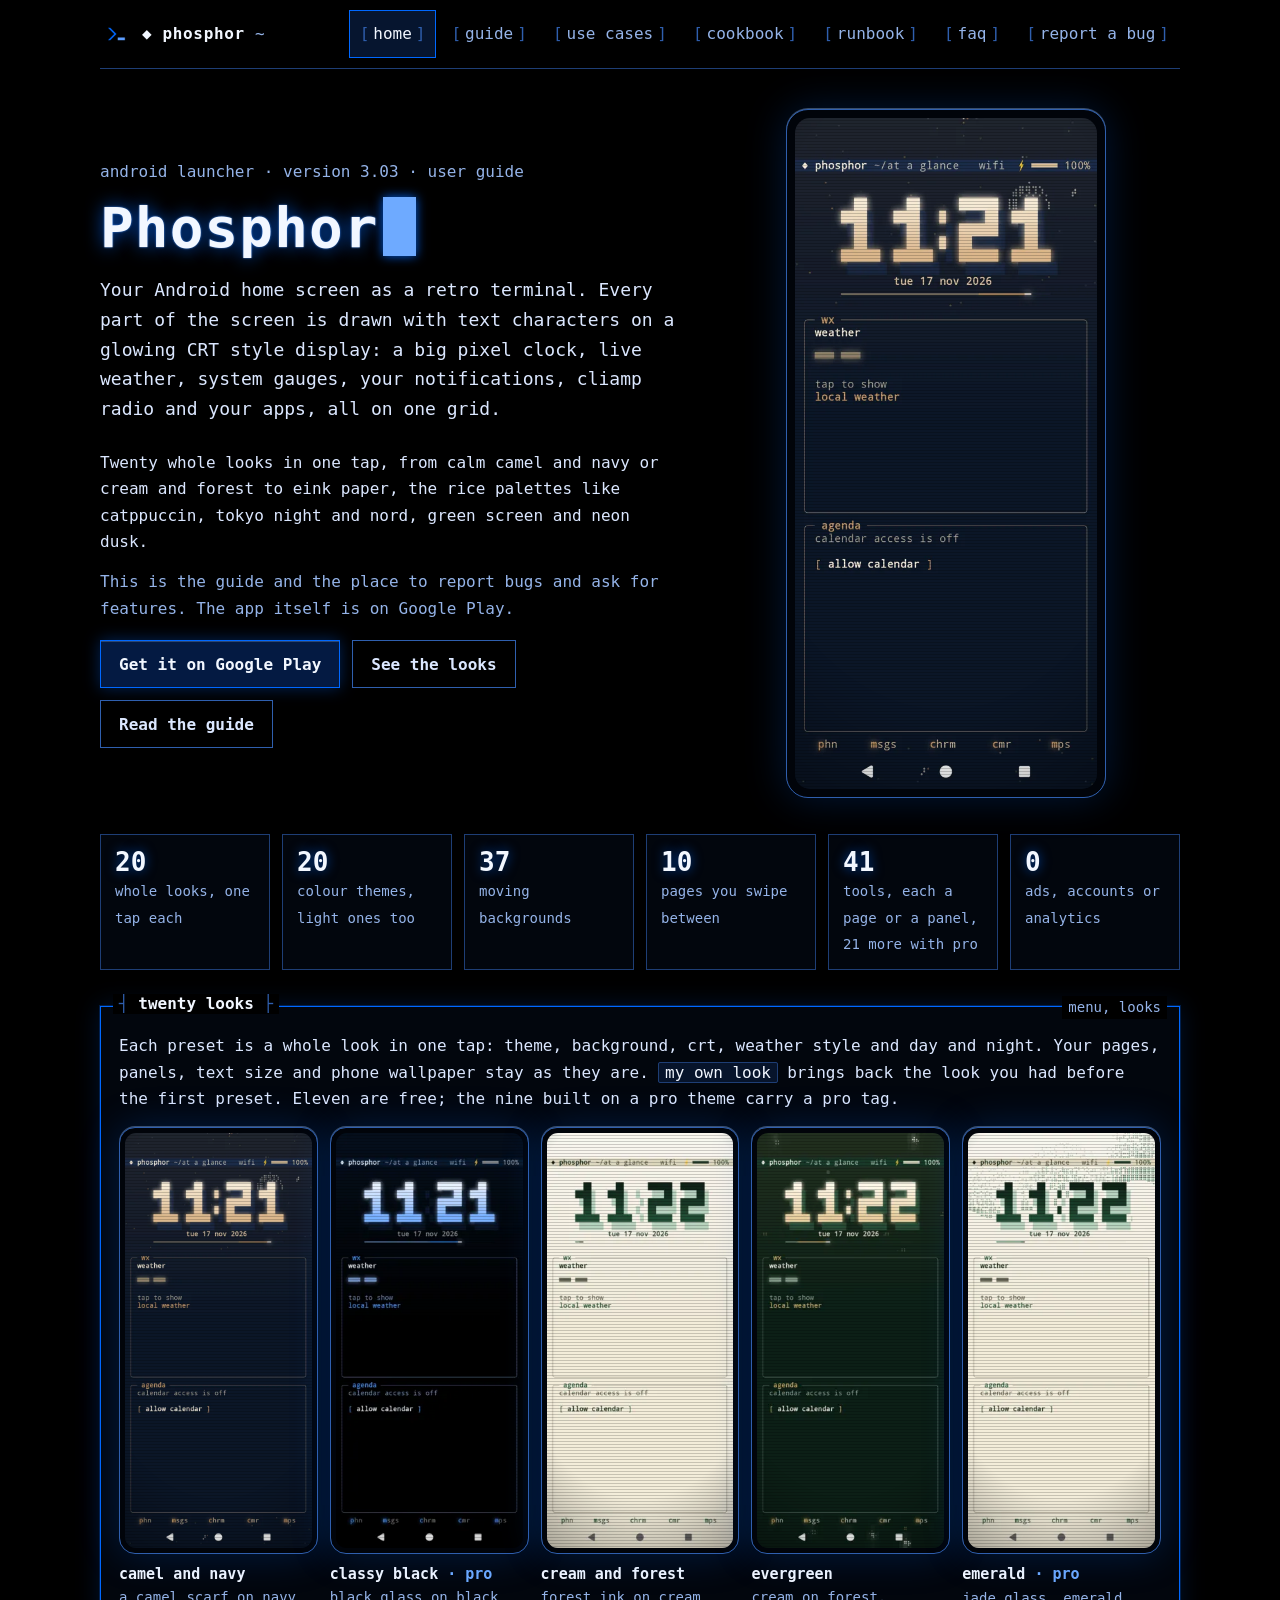
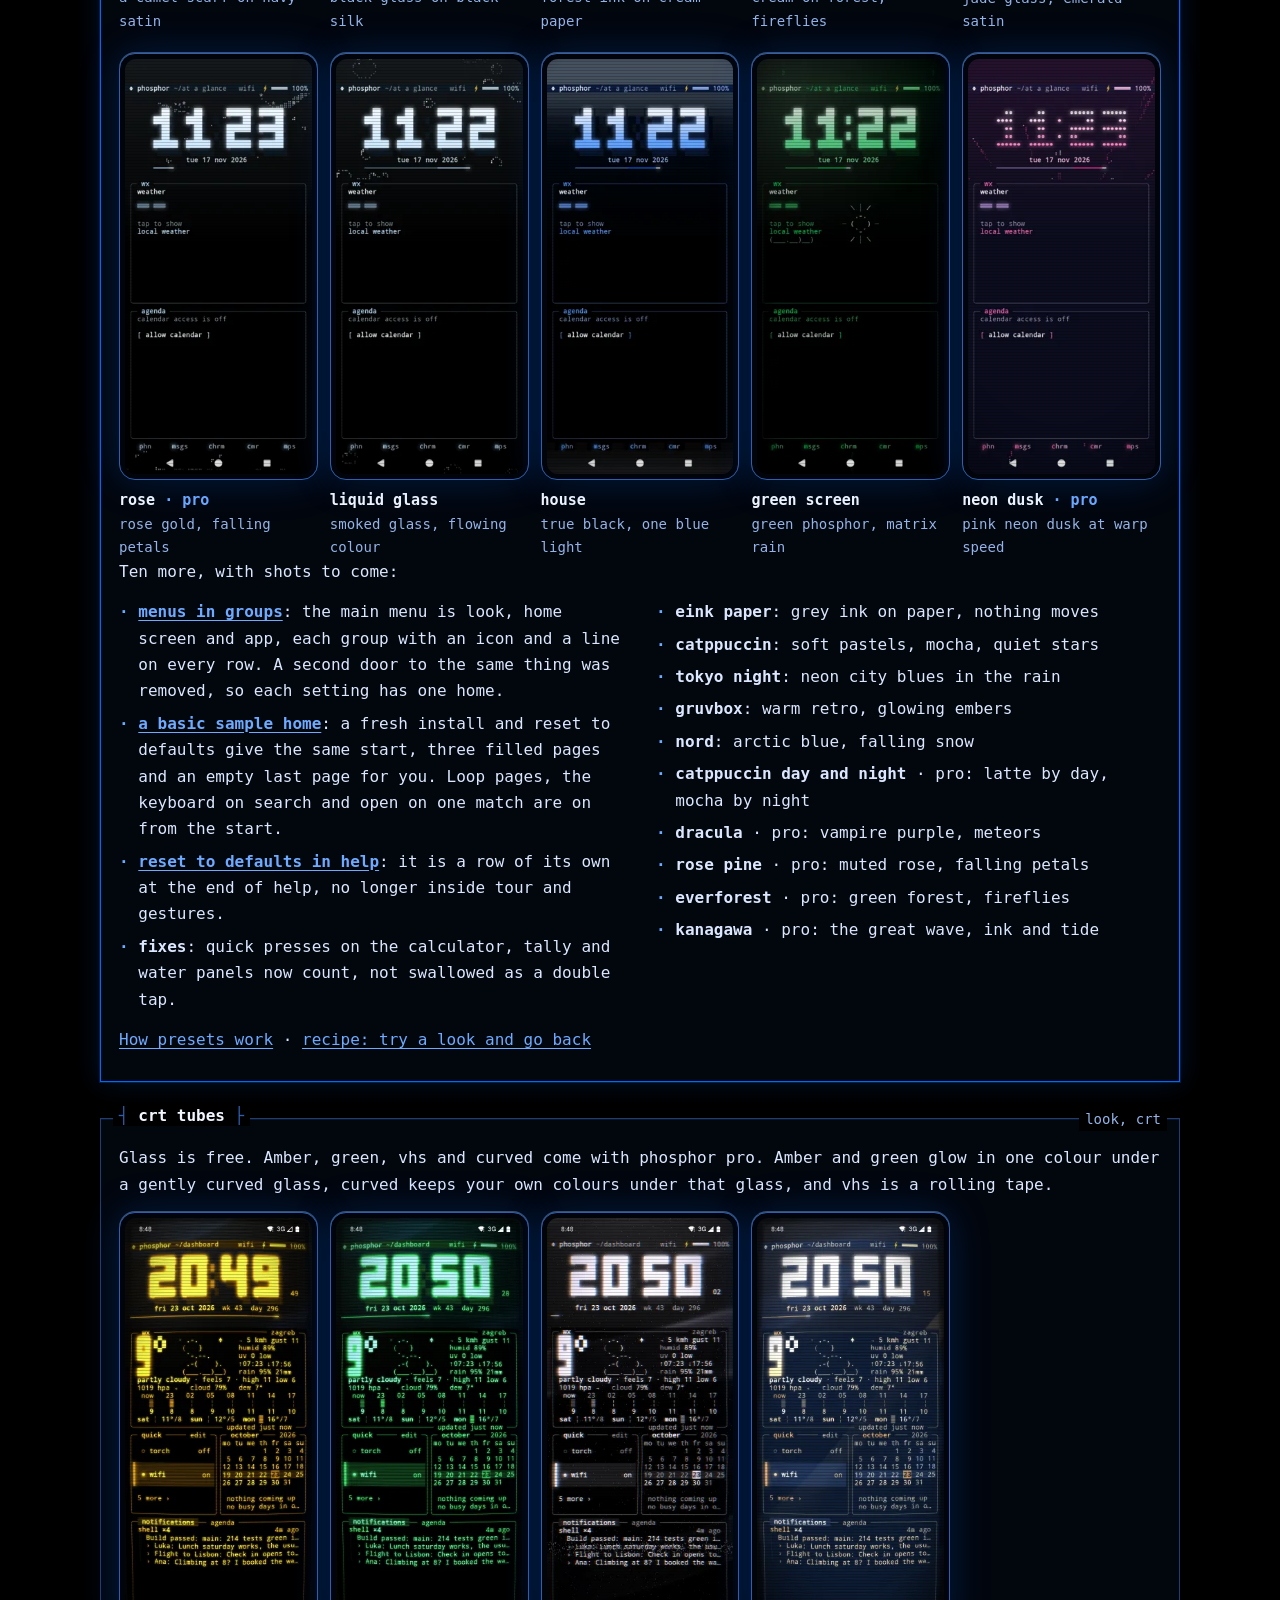
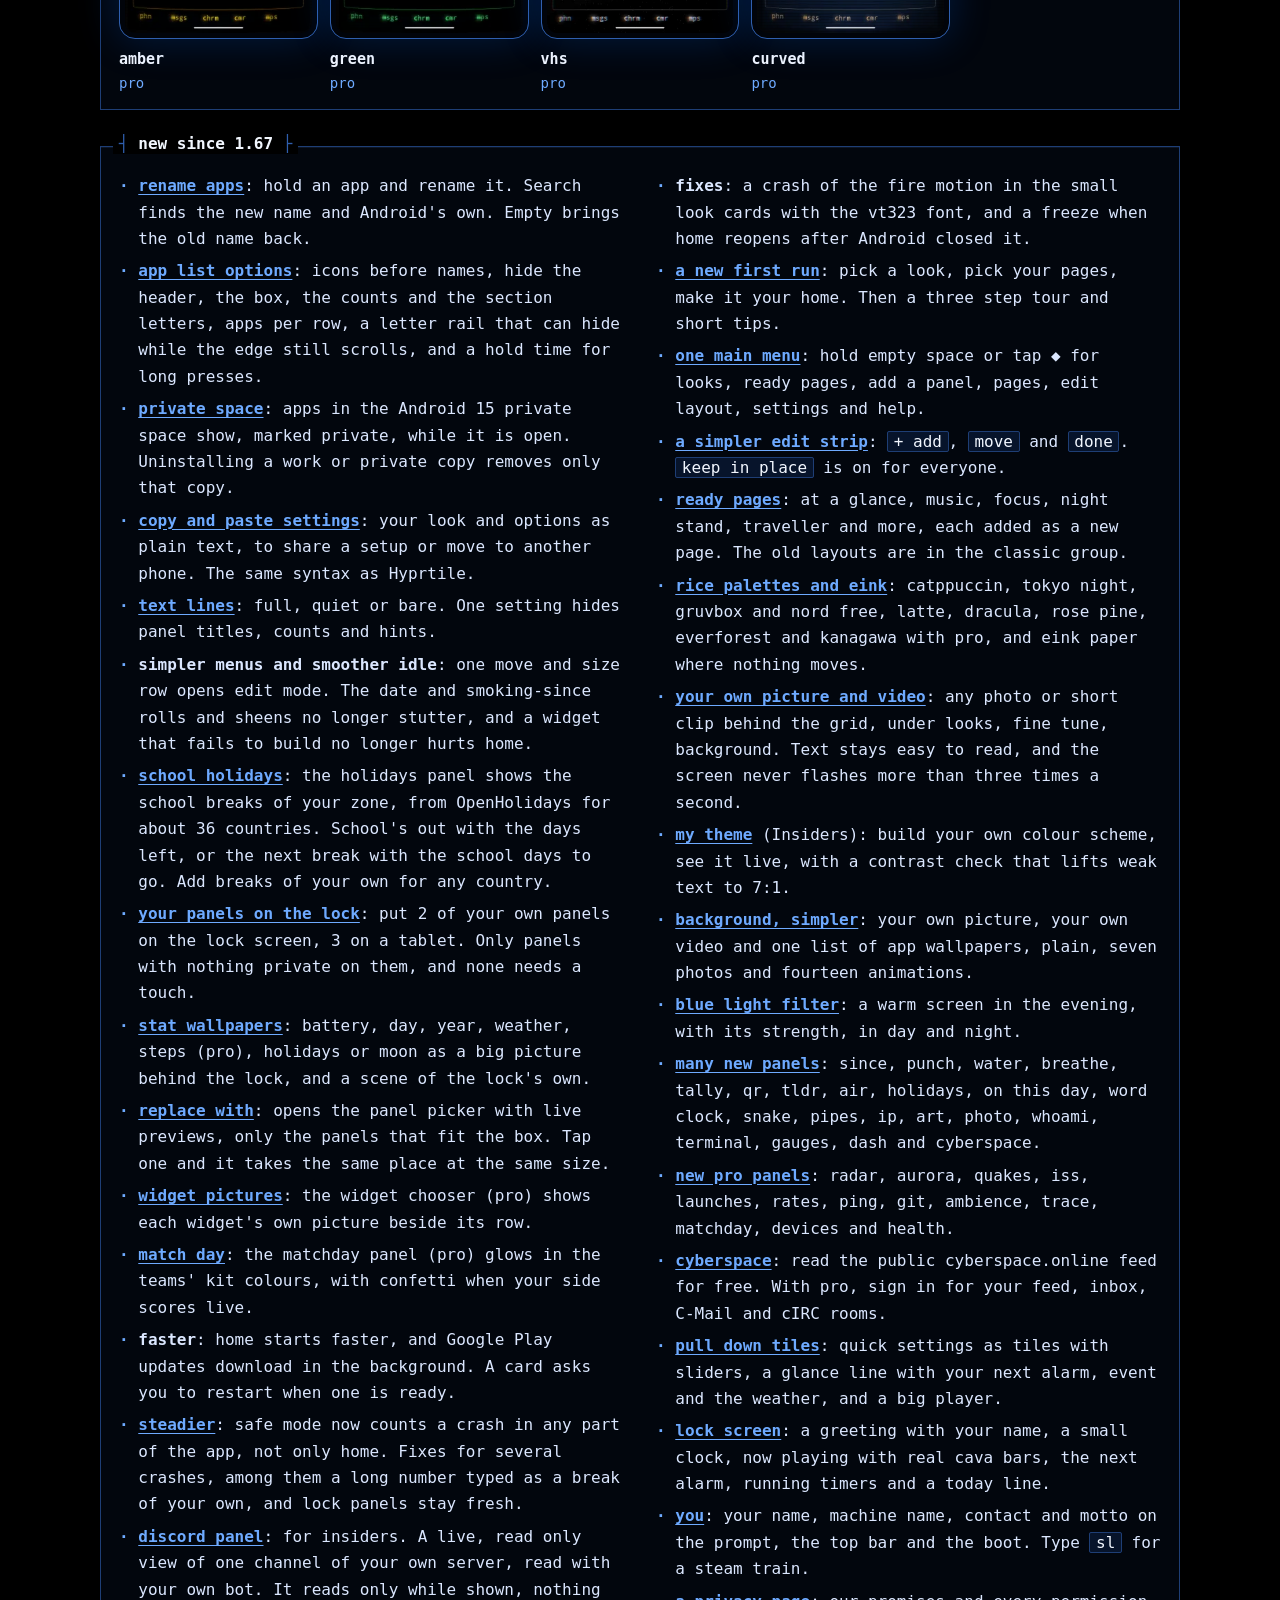
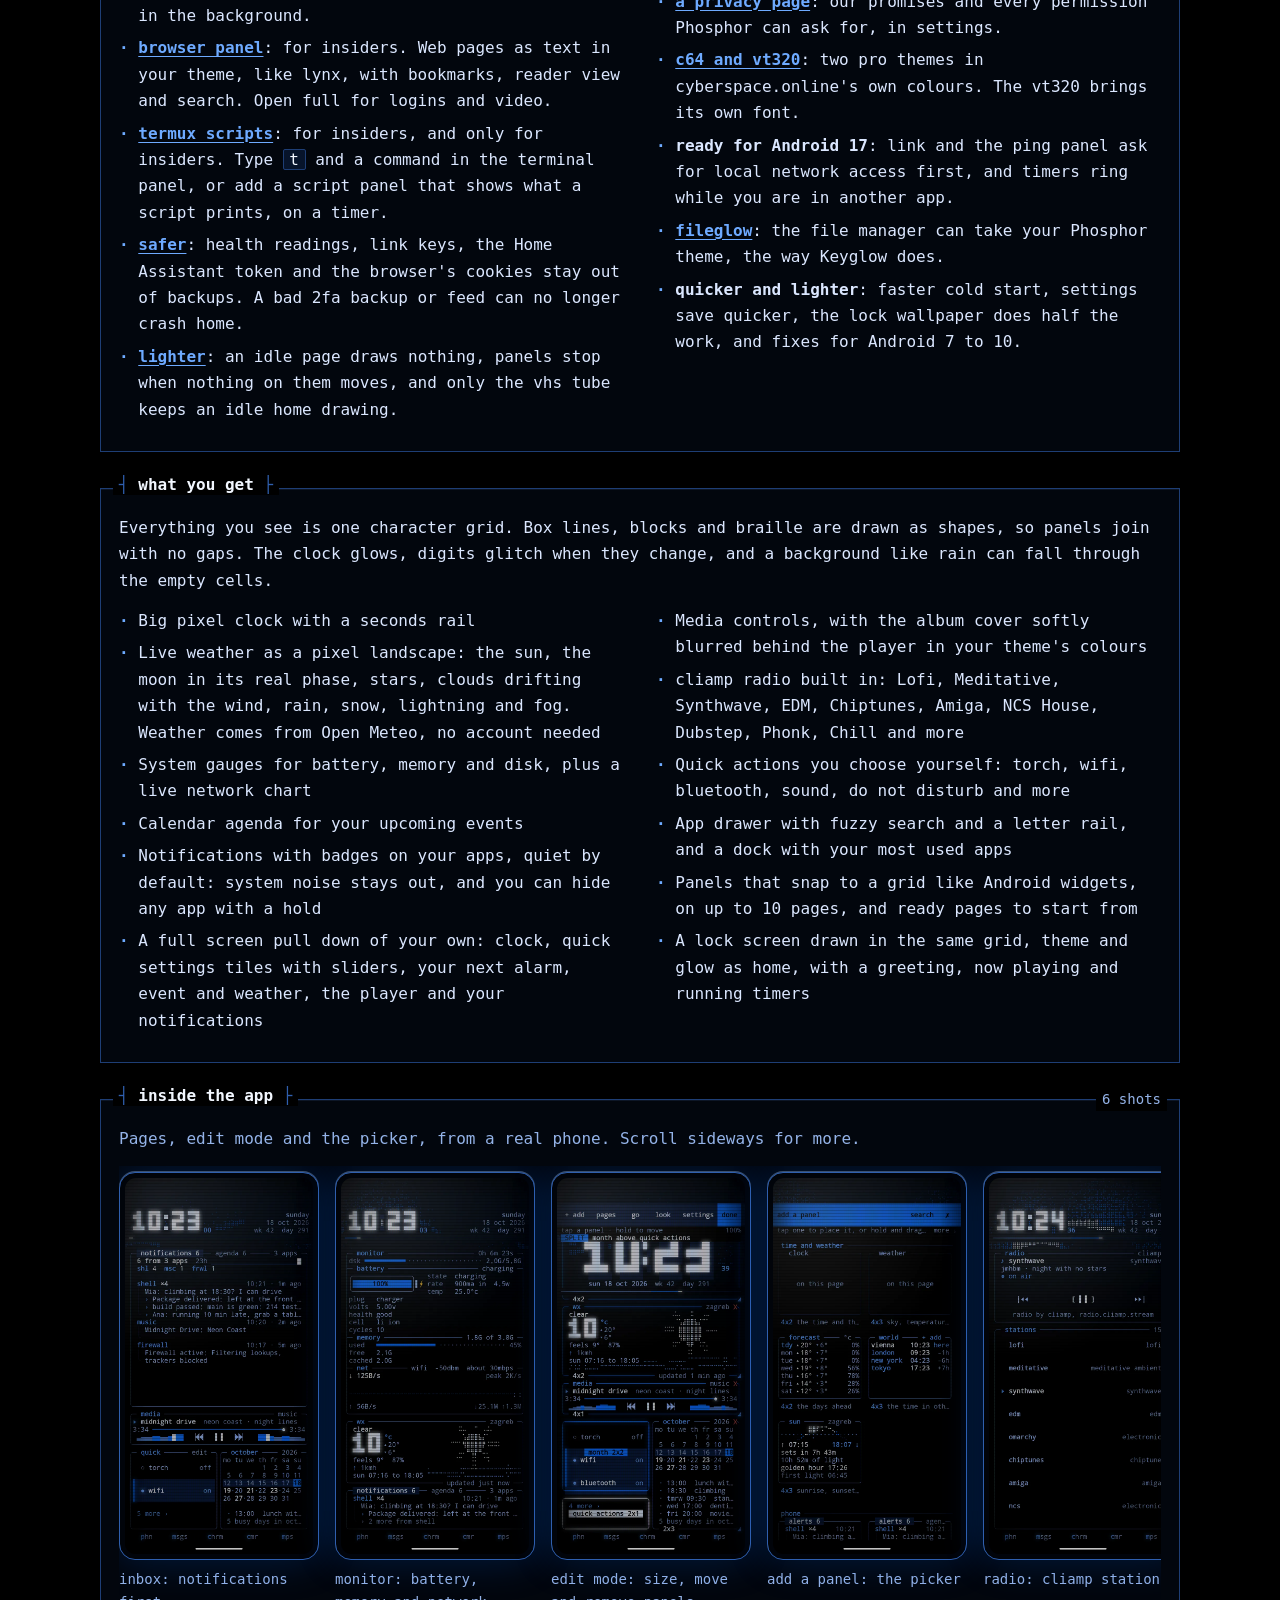
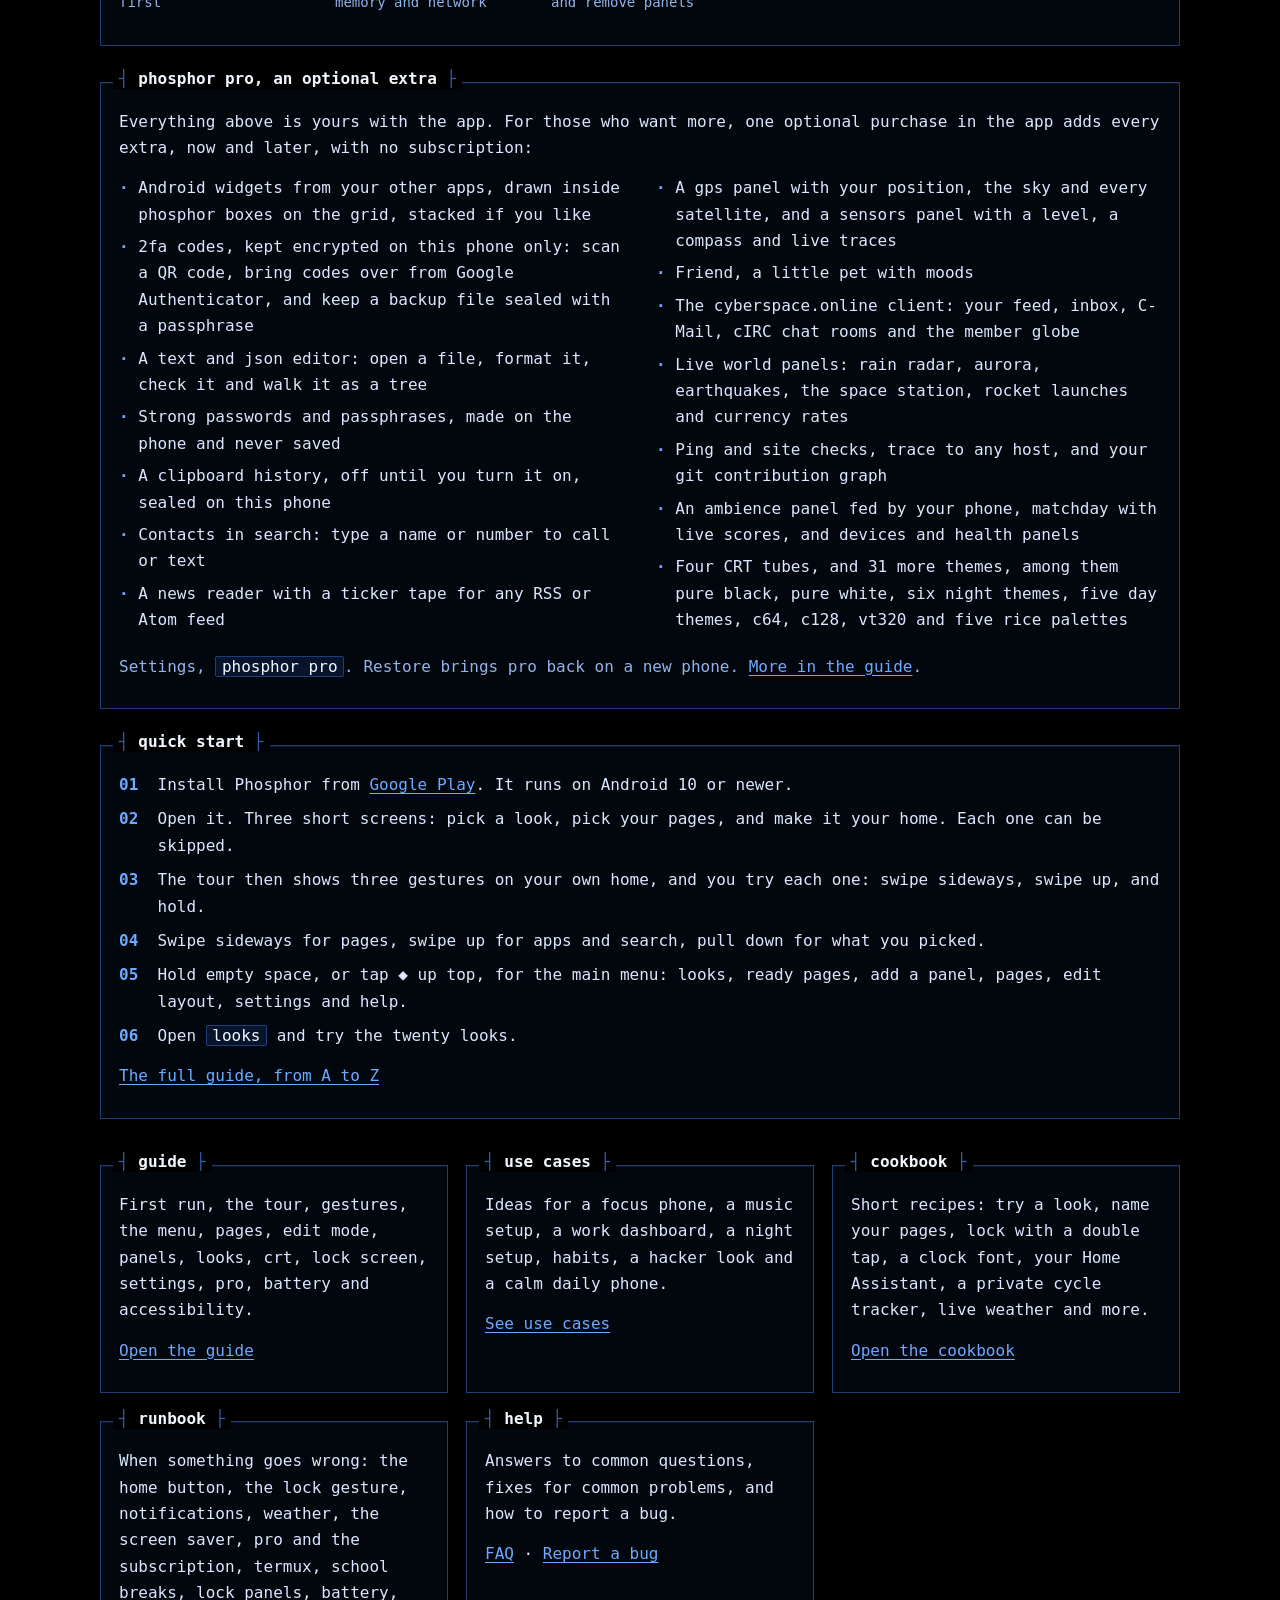
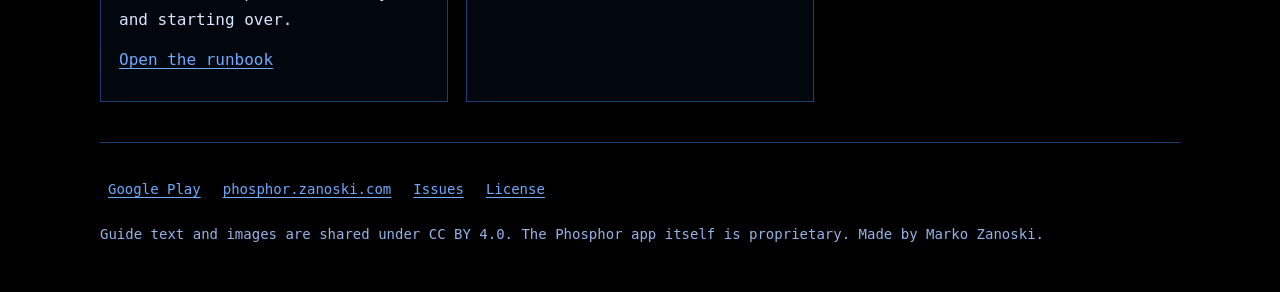
==== commit ab4fb51b: "Guide follows Phosphor 3.03: custom gradient background from the settings text (guide, recipe, faq);" ====
--- a/docs/index.html
+++ b/docs/index.html
@@ -23,7 +23,7 @@
 
 <section class="hero" aria-labelledby="hero-h">
   <div>
-    <p class="boot dim">android launcher · version 3.02 · user guide</p>
+    <p class="boot dim">android launcher · version 3.03 · user guide</p>
     <h1 id="hero-h">Phosphor<span class="cursor" aria-hidden="true"></span></h1>
     <p class="lede">Your Android home screen as a retro terminal. Every part of the screen is drawn with text characters on a glowing CRT style display: a big pixel clock, live weather, system gauges, your notifications, cliamp radio and your apps, all on one grid.</p>
     <p>Twenty whole looks in one tap, from calm camel and navy or cream and forest to eink paper, the rice palettes like catppuccin, tokyo night and nord, green screen and neon dusk.</p>
--- a/docs/style.css
+++ b/docs/style.css
@@ -215,3 +215,6 @@
 .cols { columns: 2 320px; column-gap: 32px; }
 .cols li { break-inside: avoid; }
 .grid.three { grid-template-columns: repeat(auto-fit, minmax(min(100%, 260px), 1fr)); }
+
+pre { margin: 0.8em 0; overflow-x: auto; }
+pre code { display: block; padding: 0.6em 0.8em; white-space: pre; }
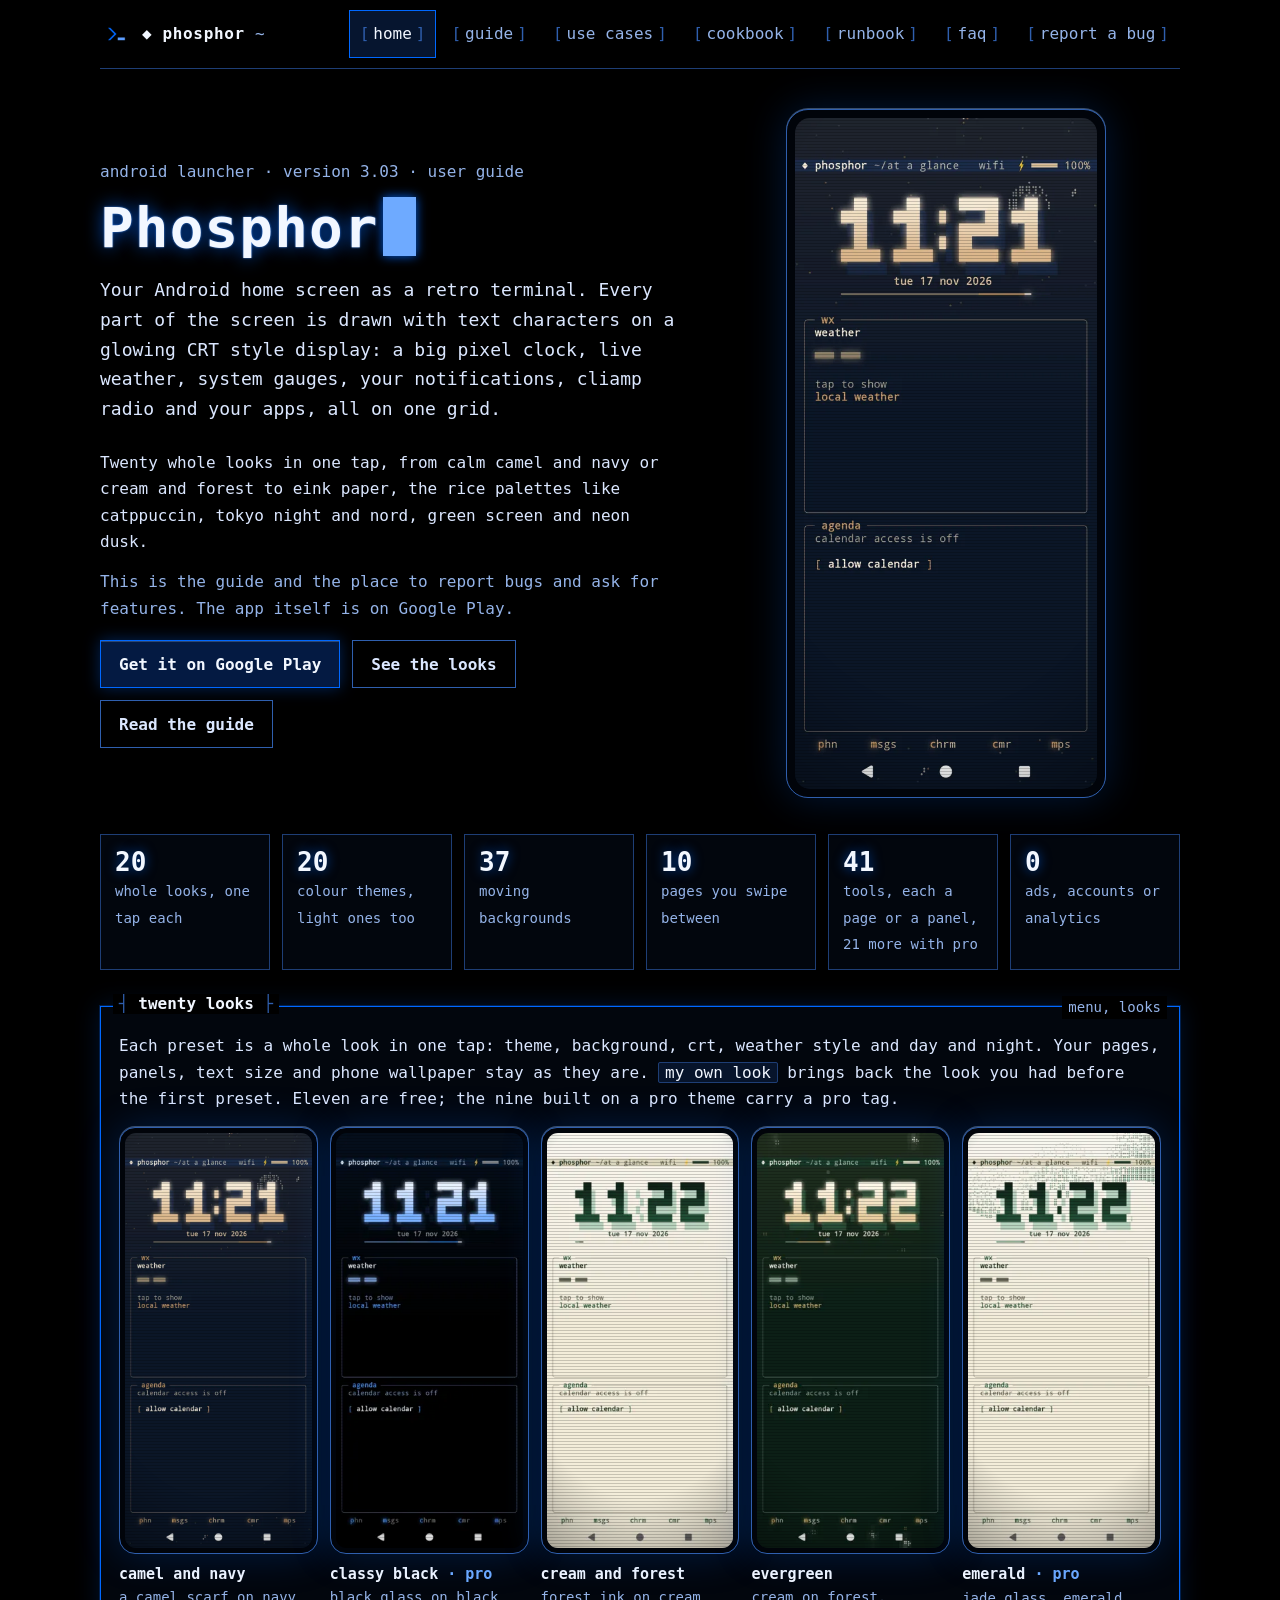
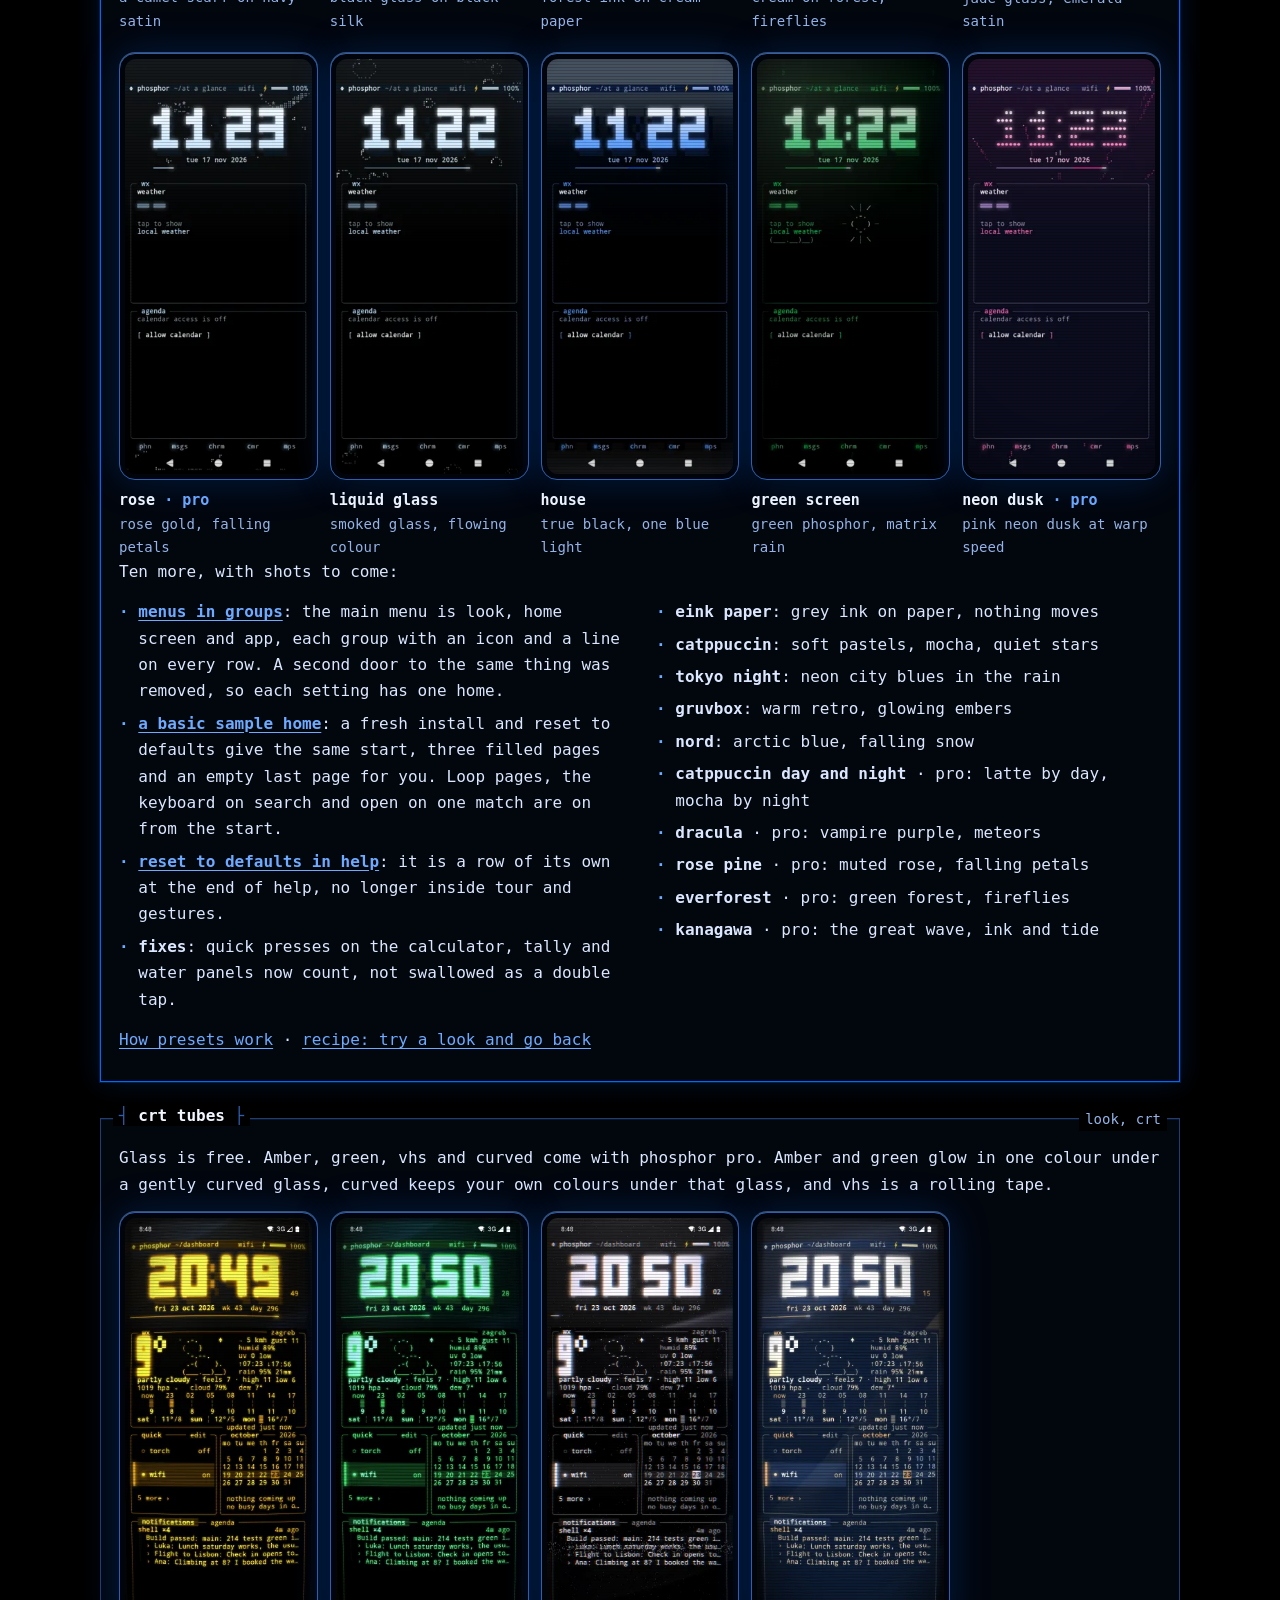
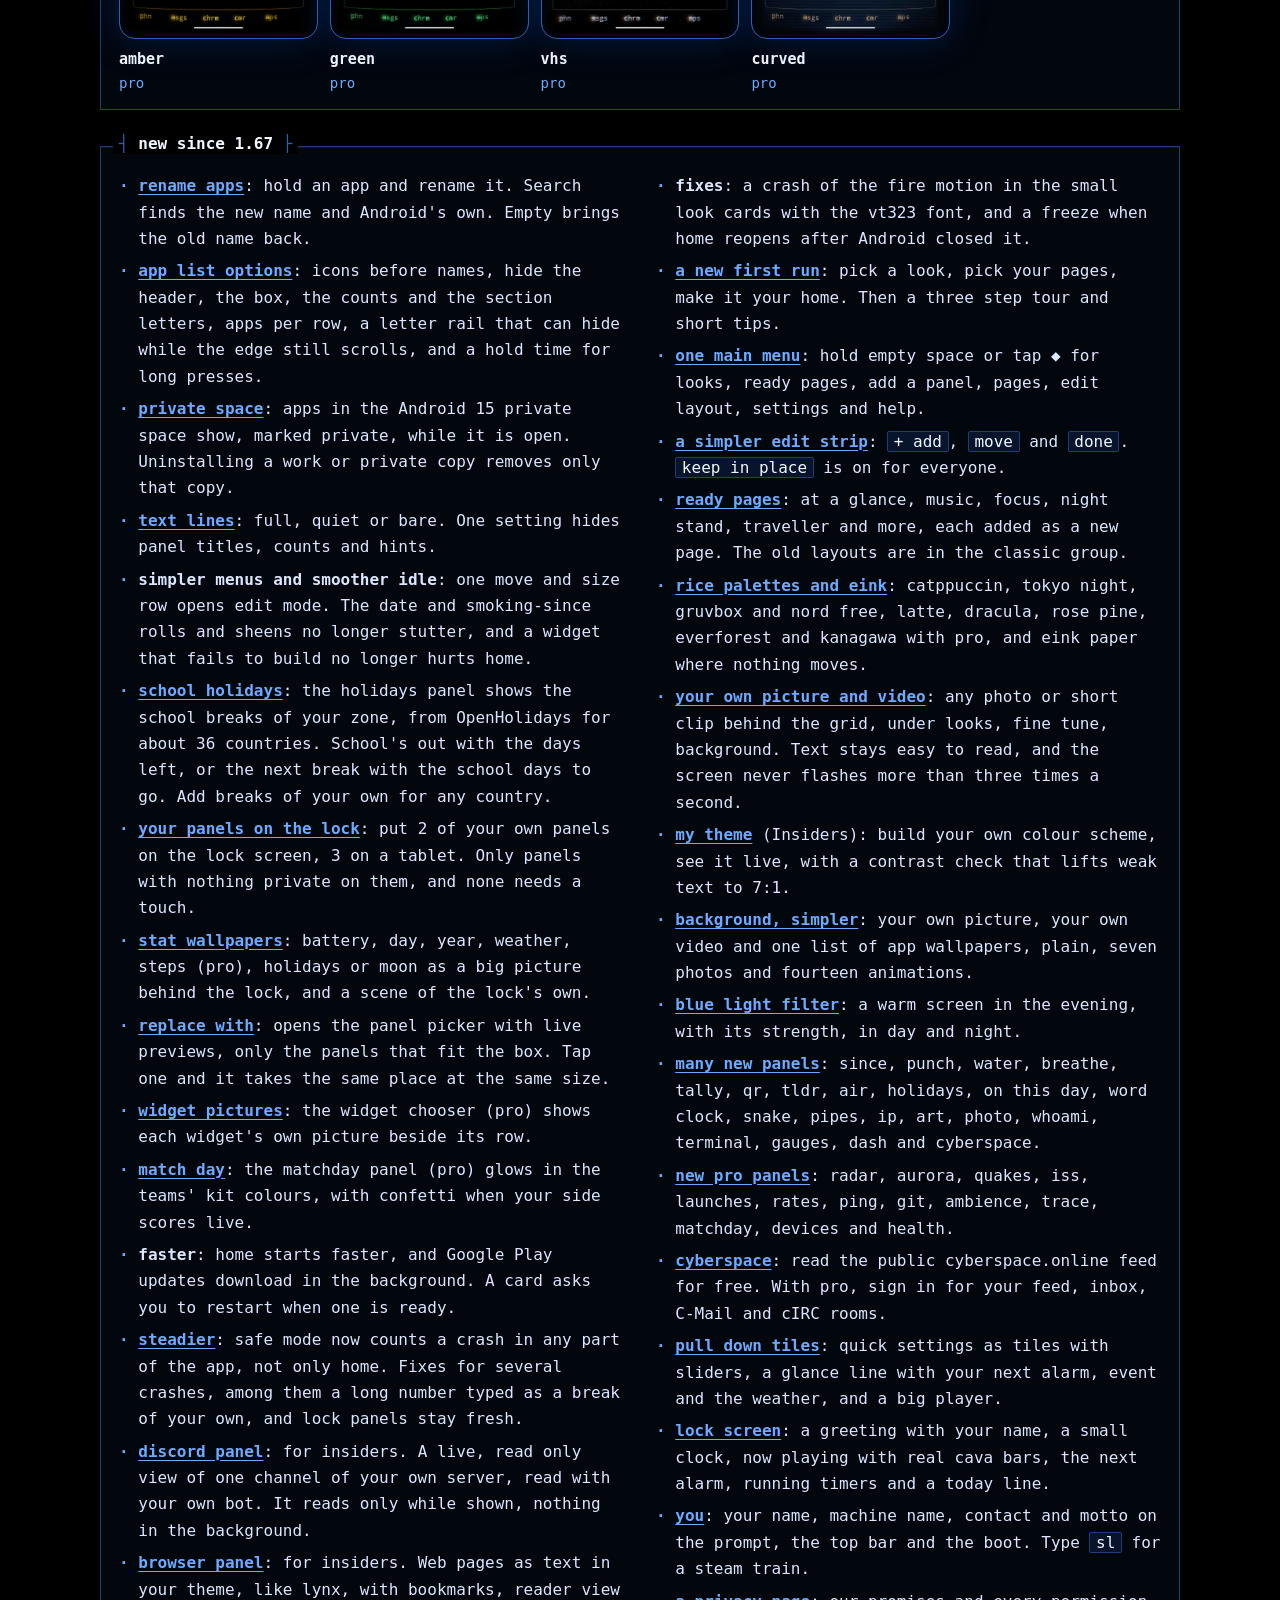
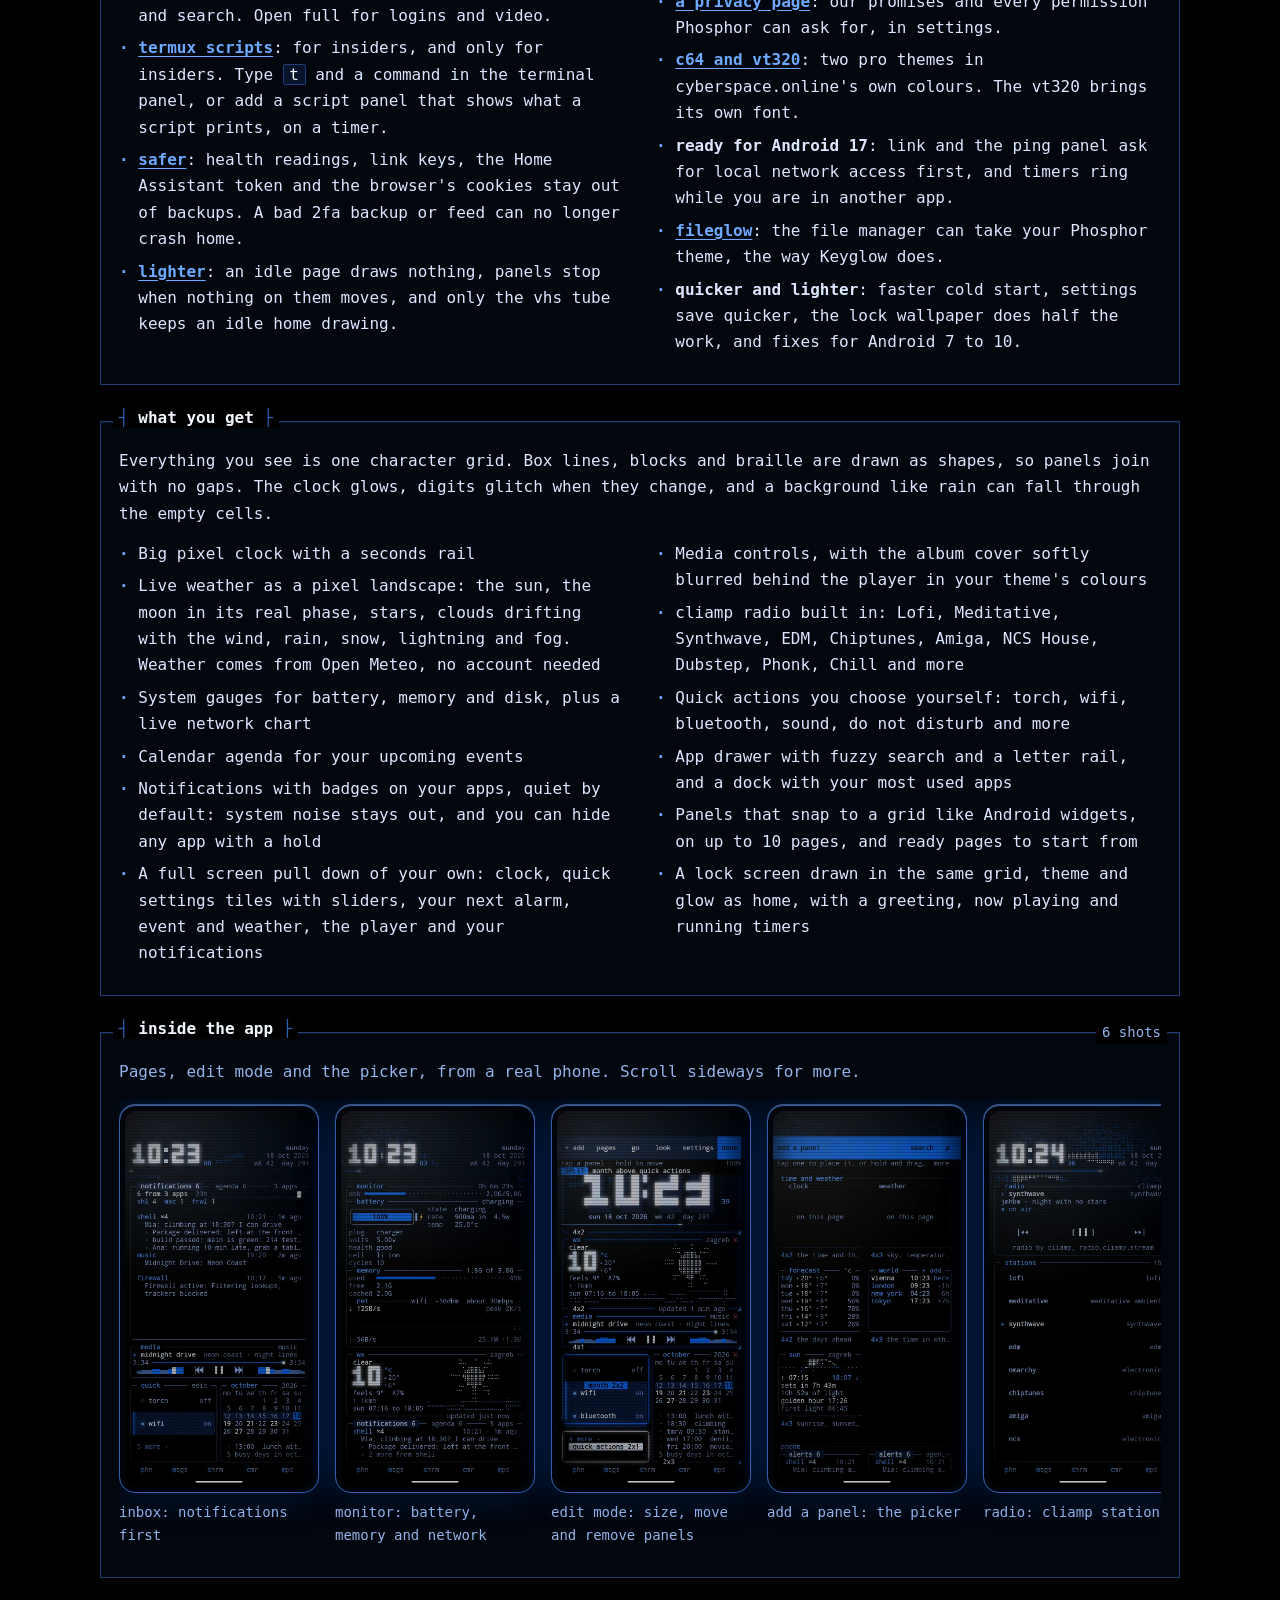
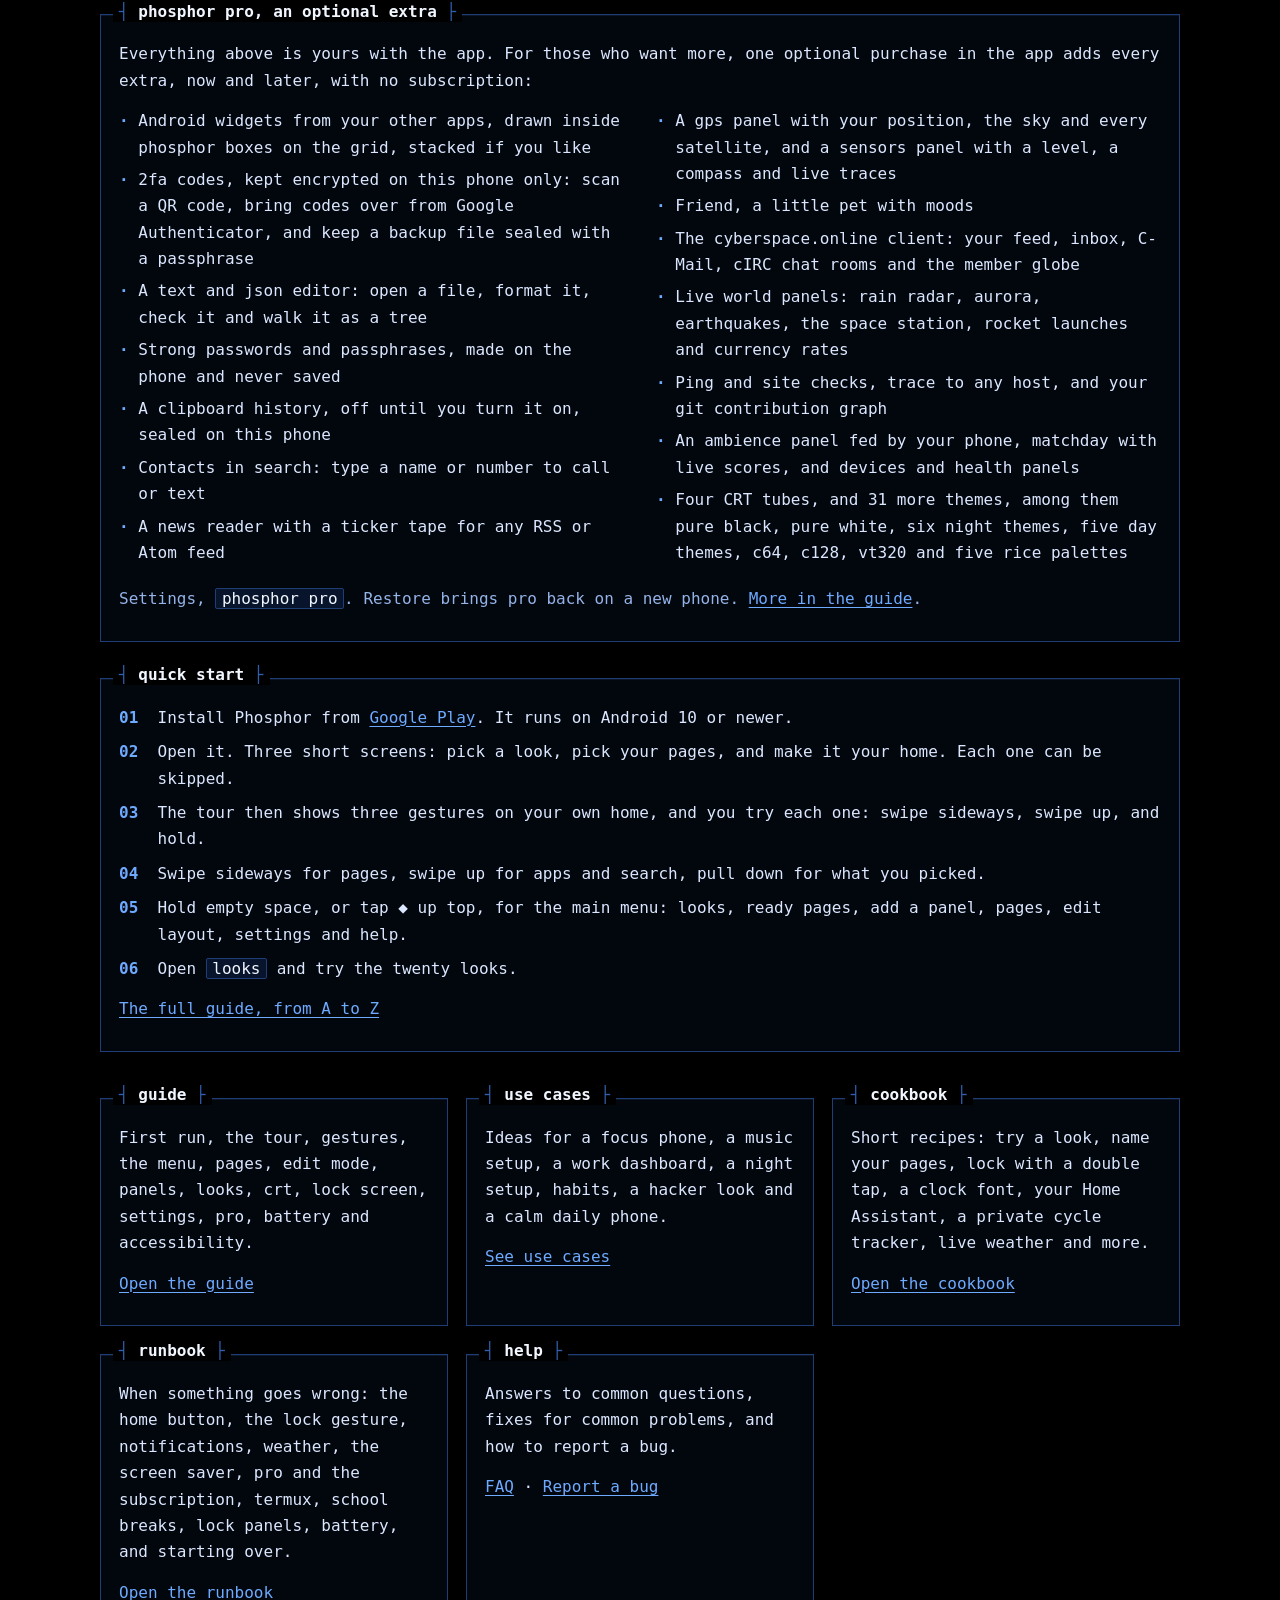
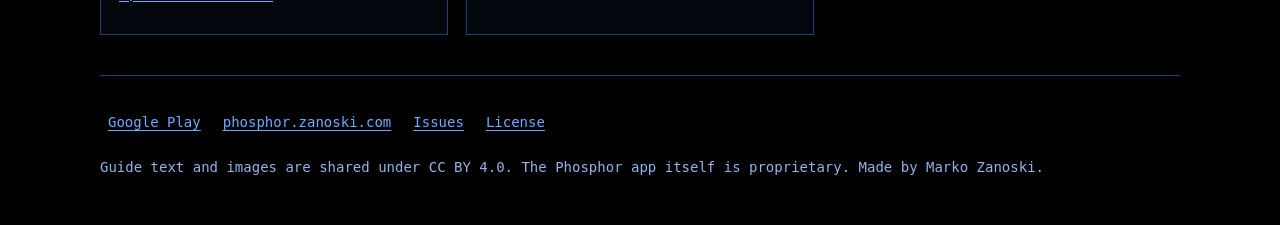
==== commit fd5c3b26: "Guide: copy and paste settings and the gradient background are hidden in 3.05" ====
--- a/docs/index.html
+++ b/docs/index.html
@@ -100,7 +100,6 @@
   <li><a href="guide.html#rename"><b>rename apps</b></a>: hold an app and rename it. Search finds the new name and Android's own. Empty brings the old name back.</li>
   <li><a href="guide.html#applist"><b>app list options</b></a>: icons before names, hide the header, the box, the counts and the section letters, apps per row, a letter rail that can hide while the edge still scrolls, and a hold time for long presses.</li>
   <li><a href="guide.html#private"><b>private space</b></a>: apps in the Android 15 private space show, marked private, while it is open. Uninstalling a work or private copy removes only that copy.</li>
-  <li><a href="guide.html#settingstext"><b>copy and paste settings</b></a>: your look and options as plain text, to share a setup or move to another phone. The same syntax as Hyprtile.</li>
   <li><a href="guide.html#textlines"><b>text lines</b></a>: full, quiet or bare. One setting hides panel titles, counts and hints.</li>
   <li><b>simpler menus and smoother idle</b>: one move and size row opens edit mode. The date and smoking-since rolls and sheens no longer stutter, and a widget that fails to build no longer hurts home.</li>
   <li><a href="guide.html#school"><b>school holidays</b></a>: the holidays panel shows the school breaks of your zone, from OpenHolidays for about 36 countries. School's out with the days left, or the next break with the school days to go. Add breaks of your own for any country.</li>
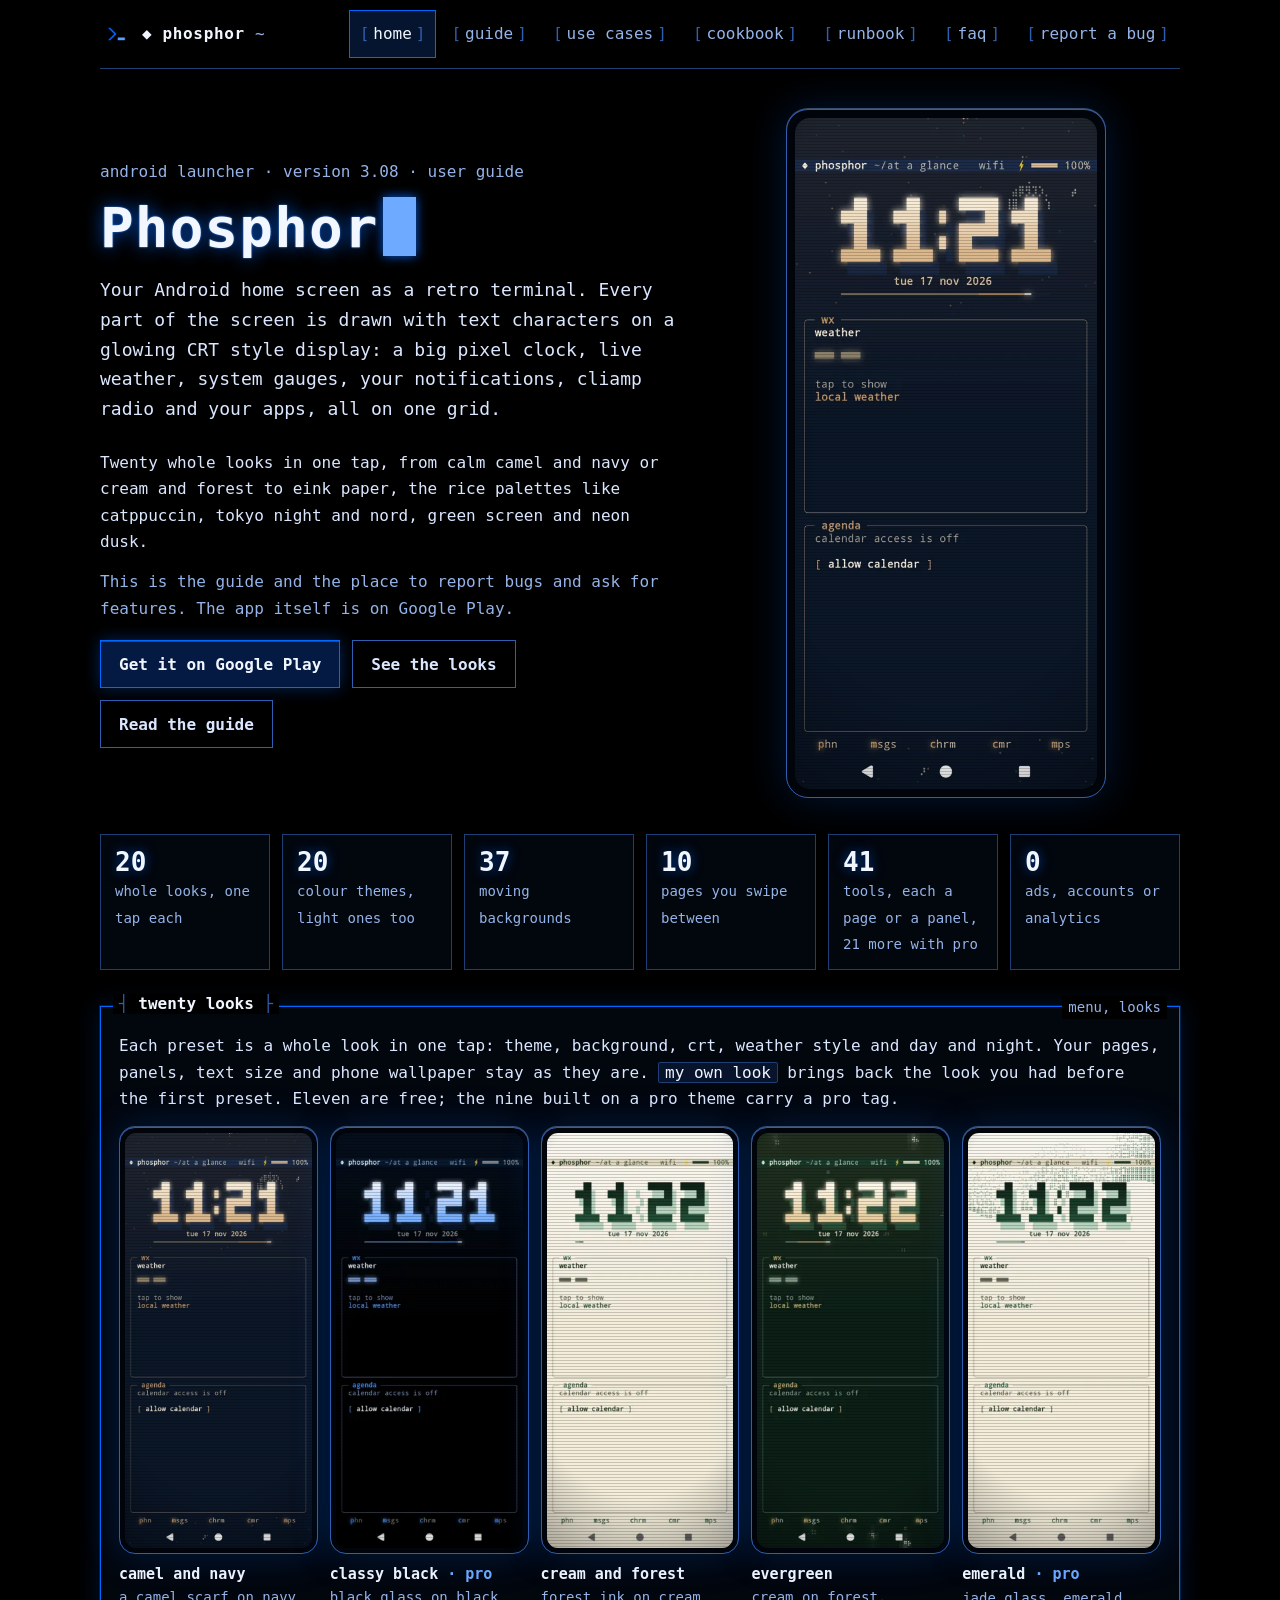
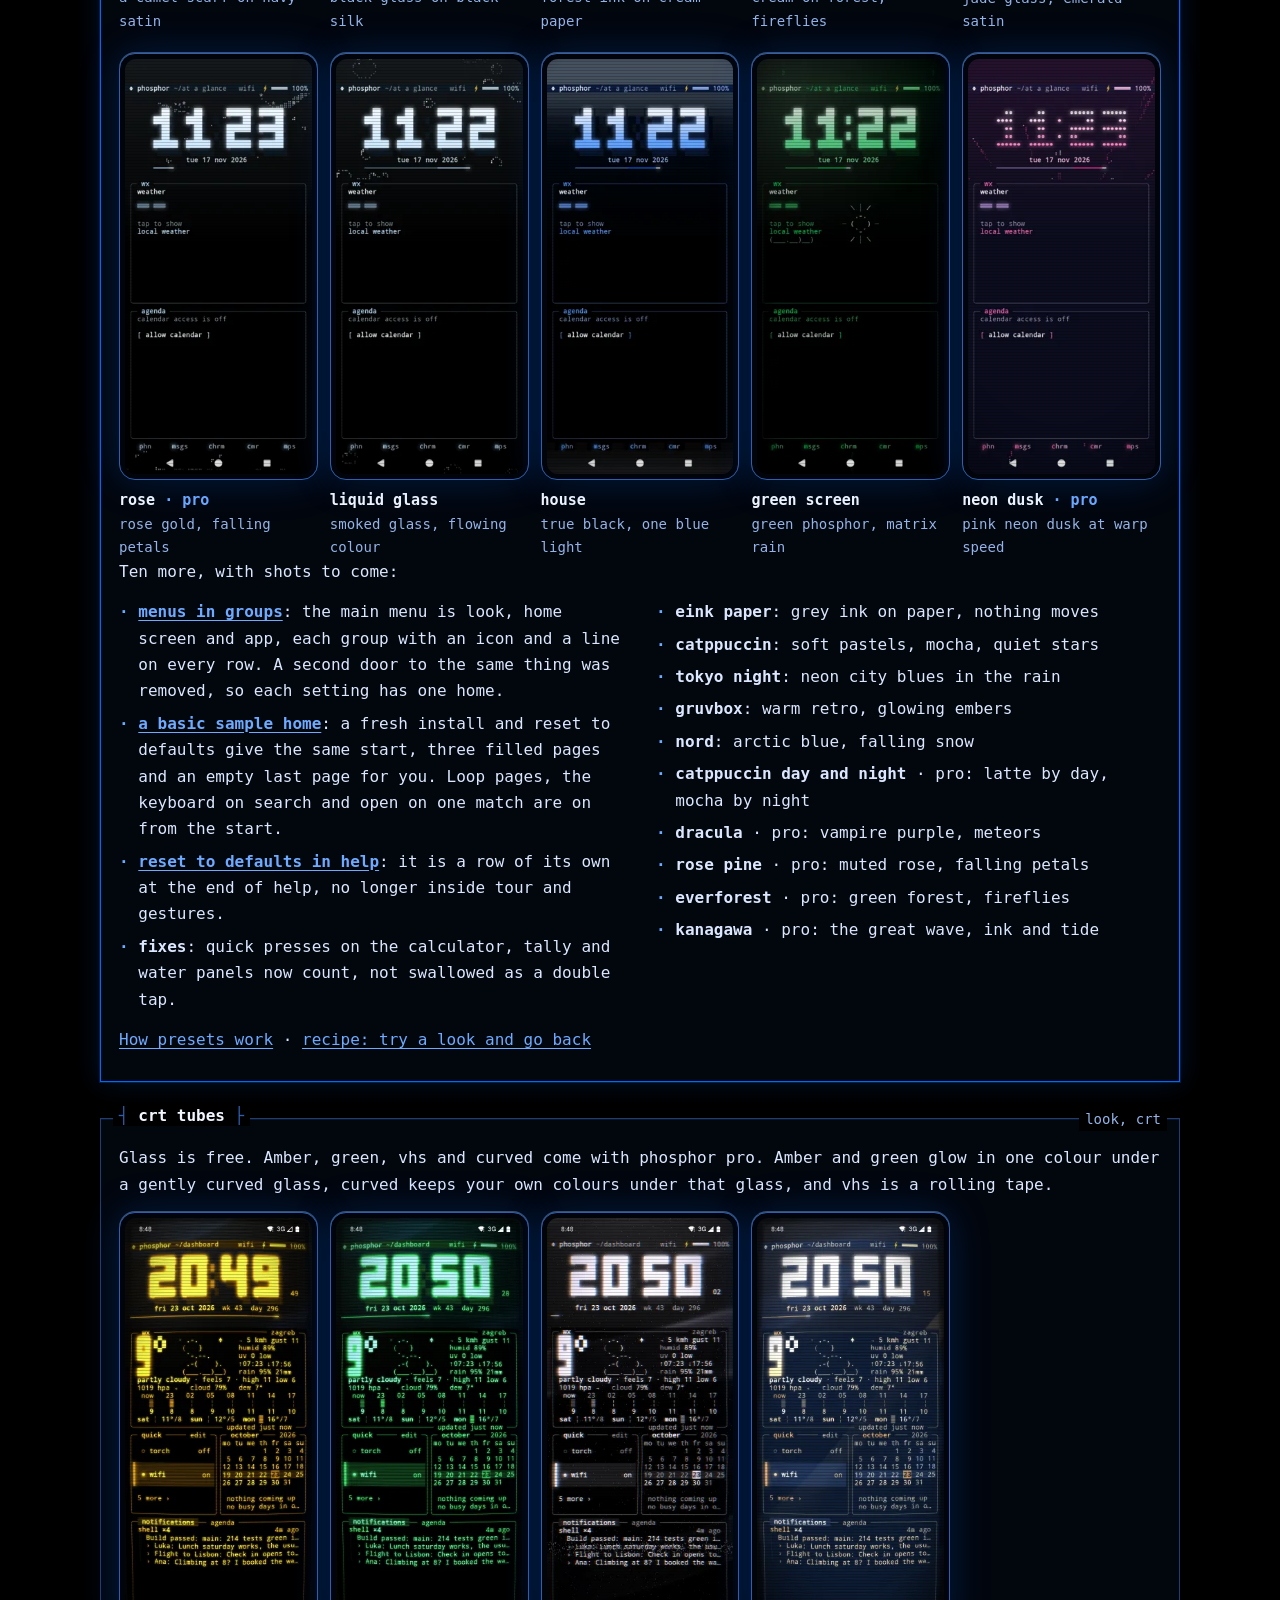
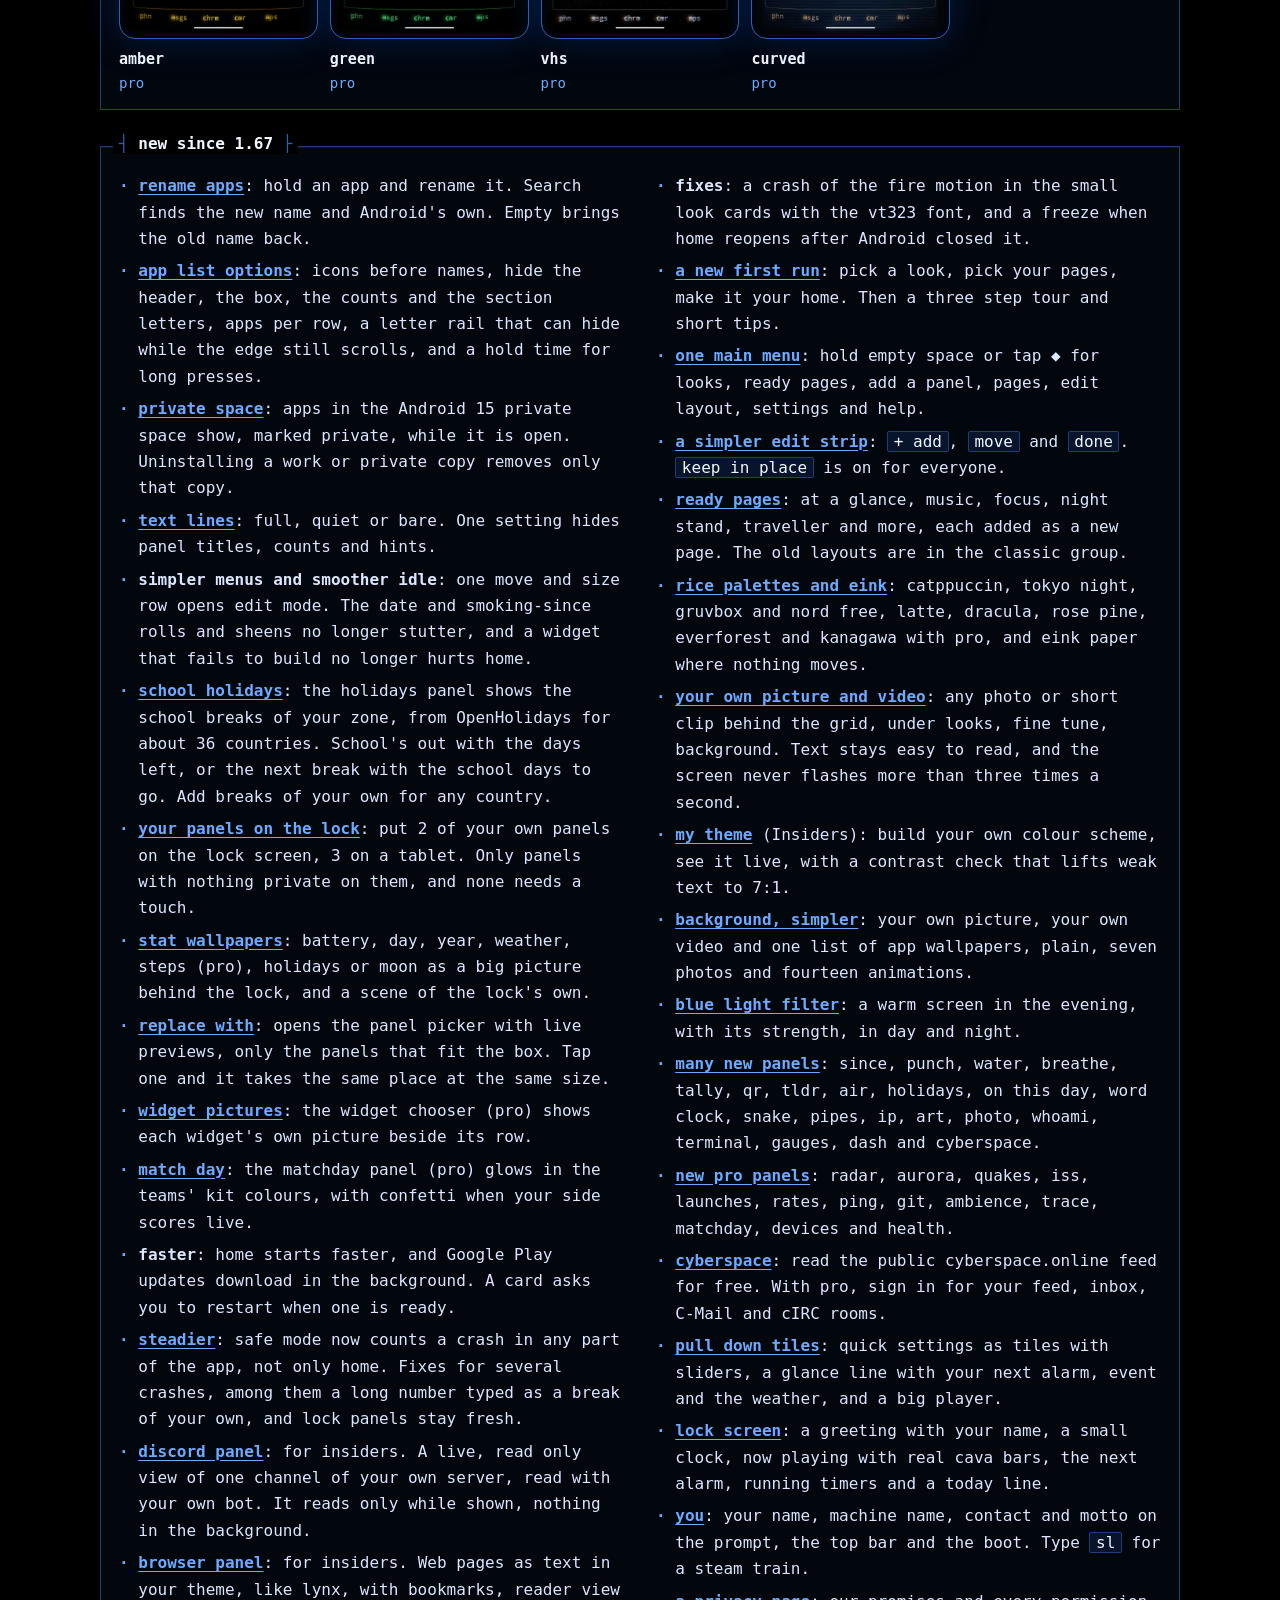
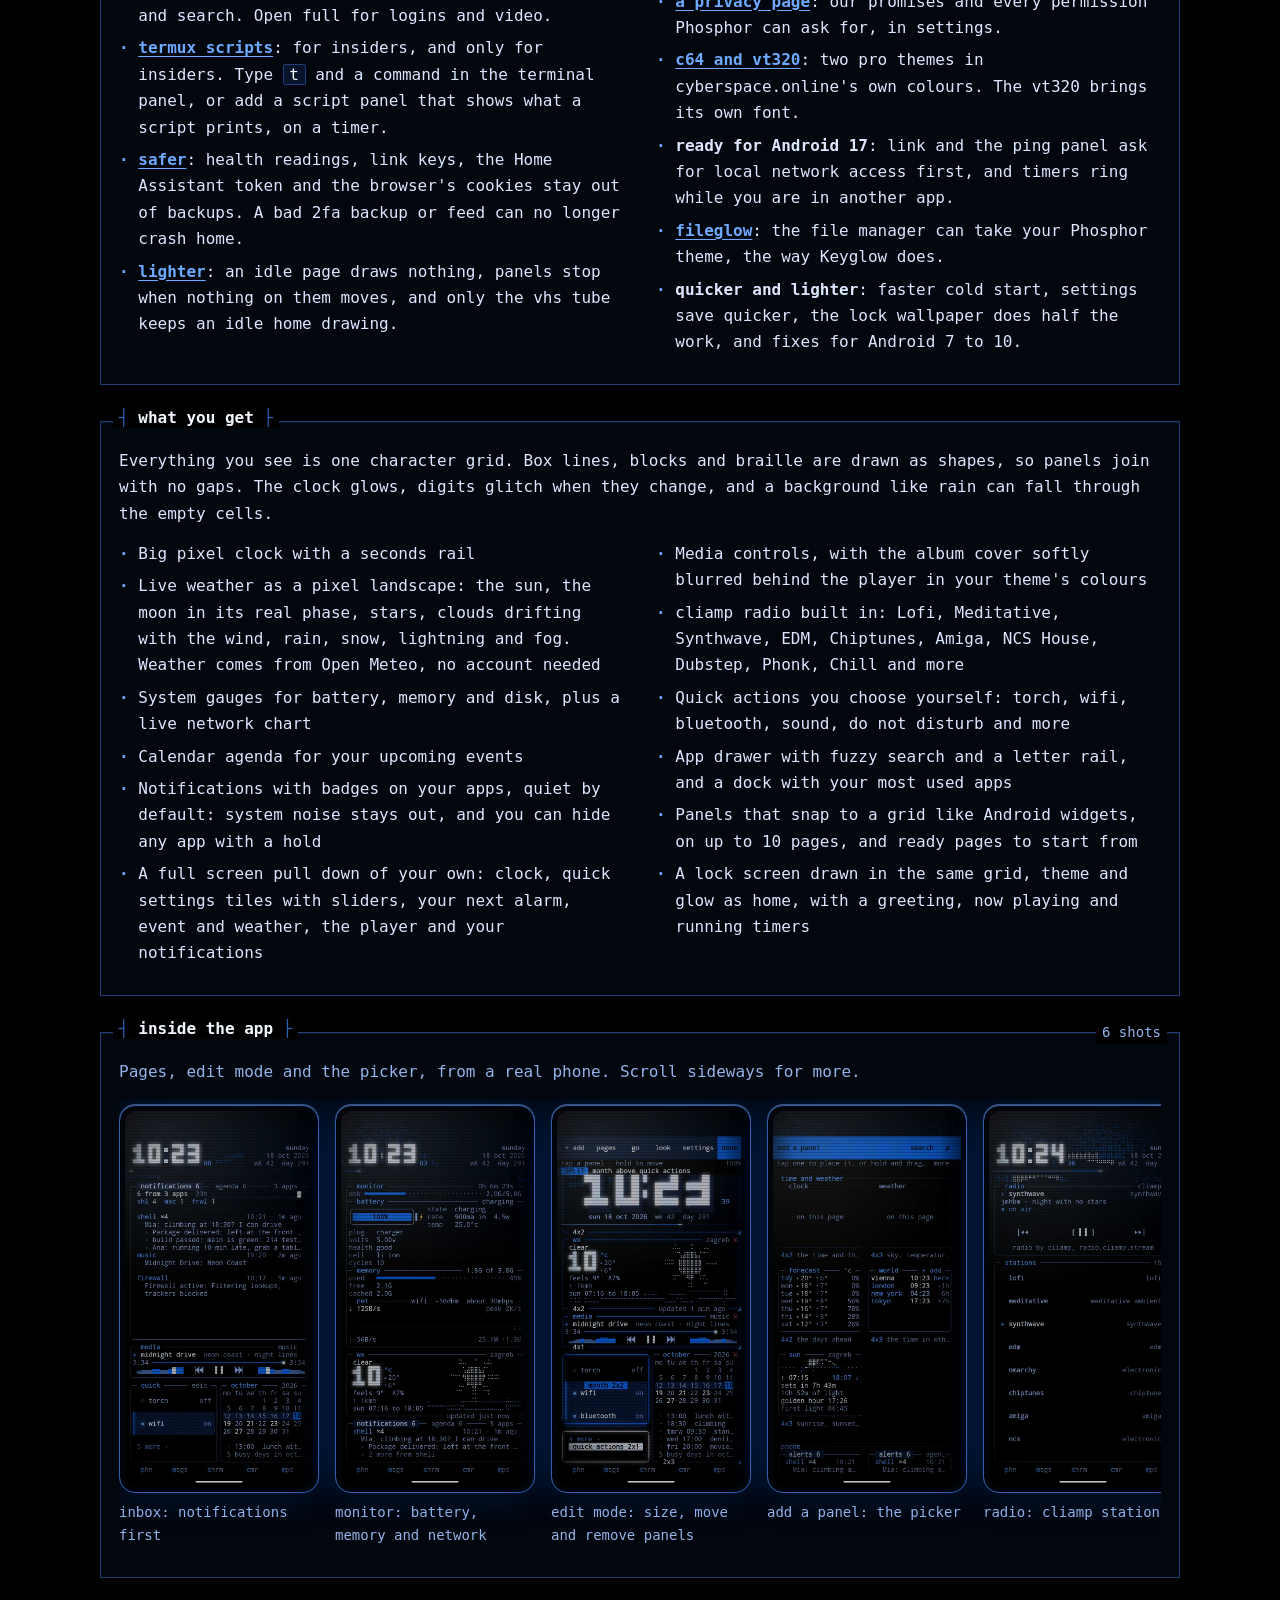
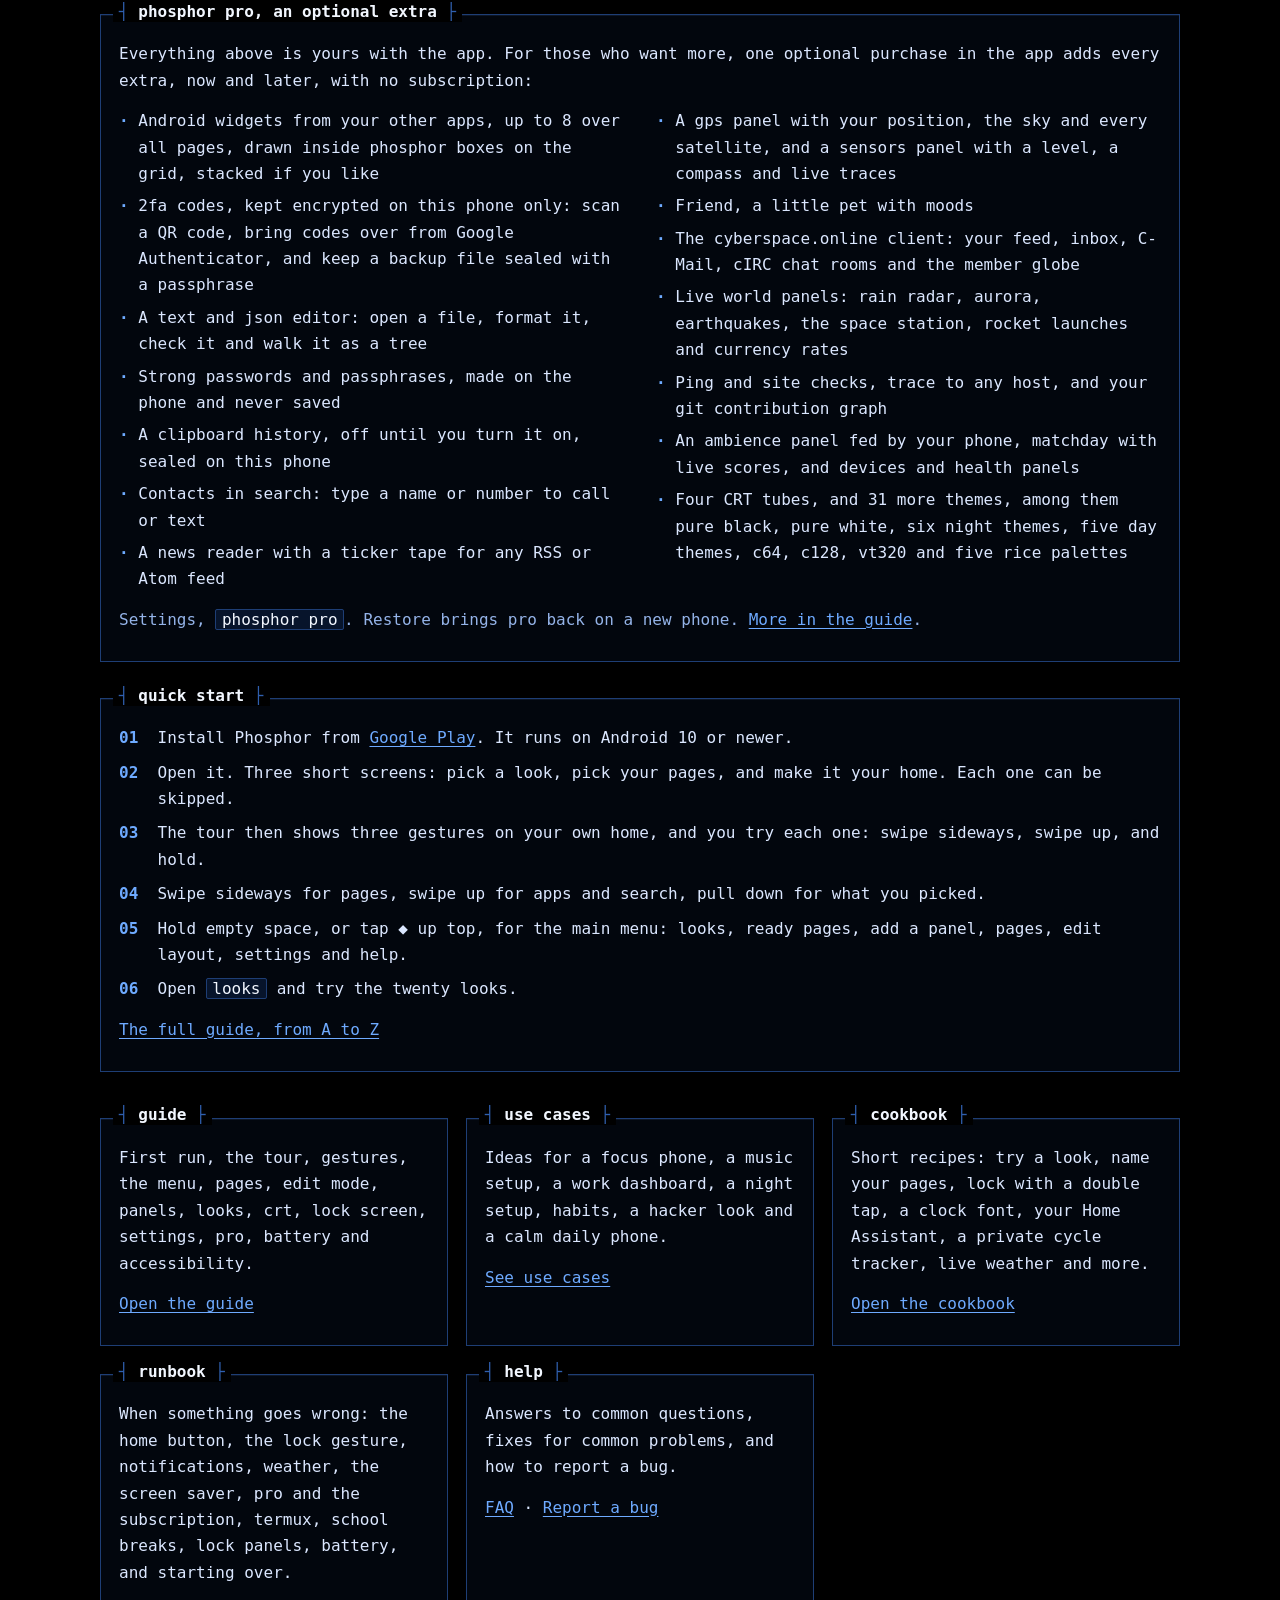
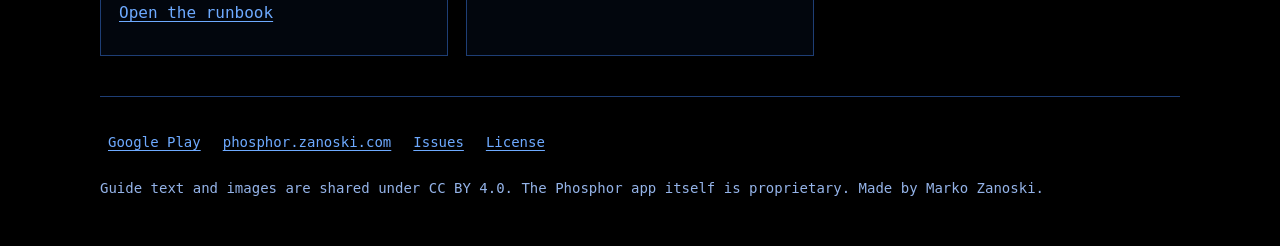
==== commit 02c1ffcc: "Guide follows Phosphor 3.08: the 8 widget limit in the faq and on the home page; version line 3.08" ====
--- a/docs/index.html
+++ b/docs/index.html
@@ -23,7 +23,7 @@
 
 <section class="hero" aria-labelledby="hero-h">
   <div>
-    <p class="boot dim">android launcher · version 3.03 · user guide</p>
+    <p class="boot dim">android launcher · version 3.08 · user guide</p>
     <h1 id="hero-h">Phosphor<span class="cursor" aria-hidden="true"></span></h1>
     <p class="lede">Your Android home screen as a retro terminal. Every part of the screen is drawn with text characters on a glowing CRT style display: a big pixel clock, live weather, system gauges, your notifications, cliamp radio and your apps, all on one grid.</p>
     <p>Twenty whole looks in one tap, from calm camel and navy or cream and forest to eink paper, the rice palettes like catppuccin, tokyo night and nord, green screen and neon dusk.</p>
@@ -170,7 +170,7 @@
 
 <p>Everything above is yours with the app. For those who want more, one optional purchase in the app adds every extra, now and later, with no subscription:</p>
 <ul class="term cols">
-  <li>Android widgets from your other apps, drawn inside phosphor boxes on the grid, stacked if you like</li>
+  <li>Android widgets from your other apps, up to 8 over all pages, drawn inside phosphor boxes on the grid, stacked if you like</li>
   <li>2fa codes, kept encrypted on this phone only: scan a QR code, bring codes over from Google Authenticator, and keep a backup file sealed with a passphrase</li>
   <li>A text and json editor: open a file, format it, check it and walk it as a tree</li>
   <li>Strong passwords and passphrases, made on the phone and never saved</li>
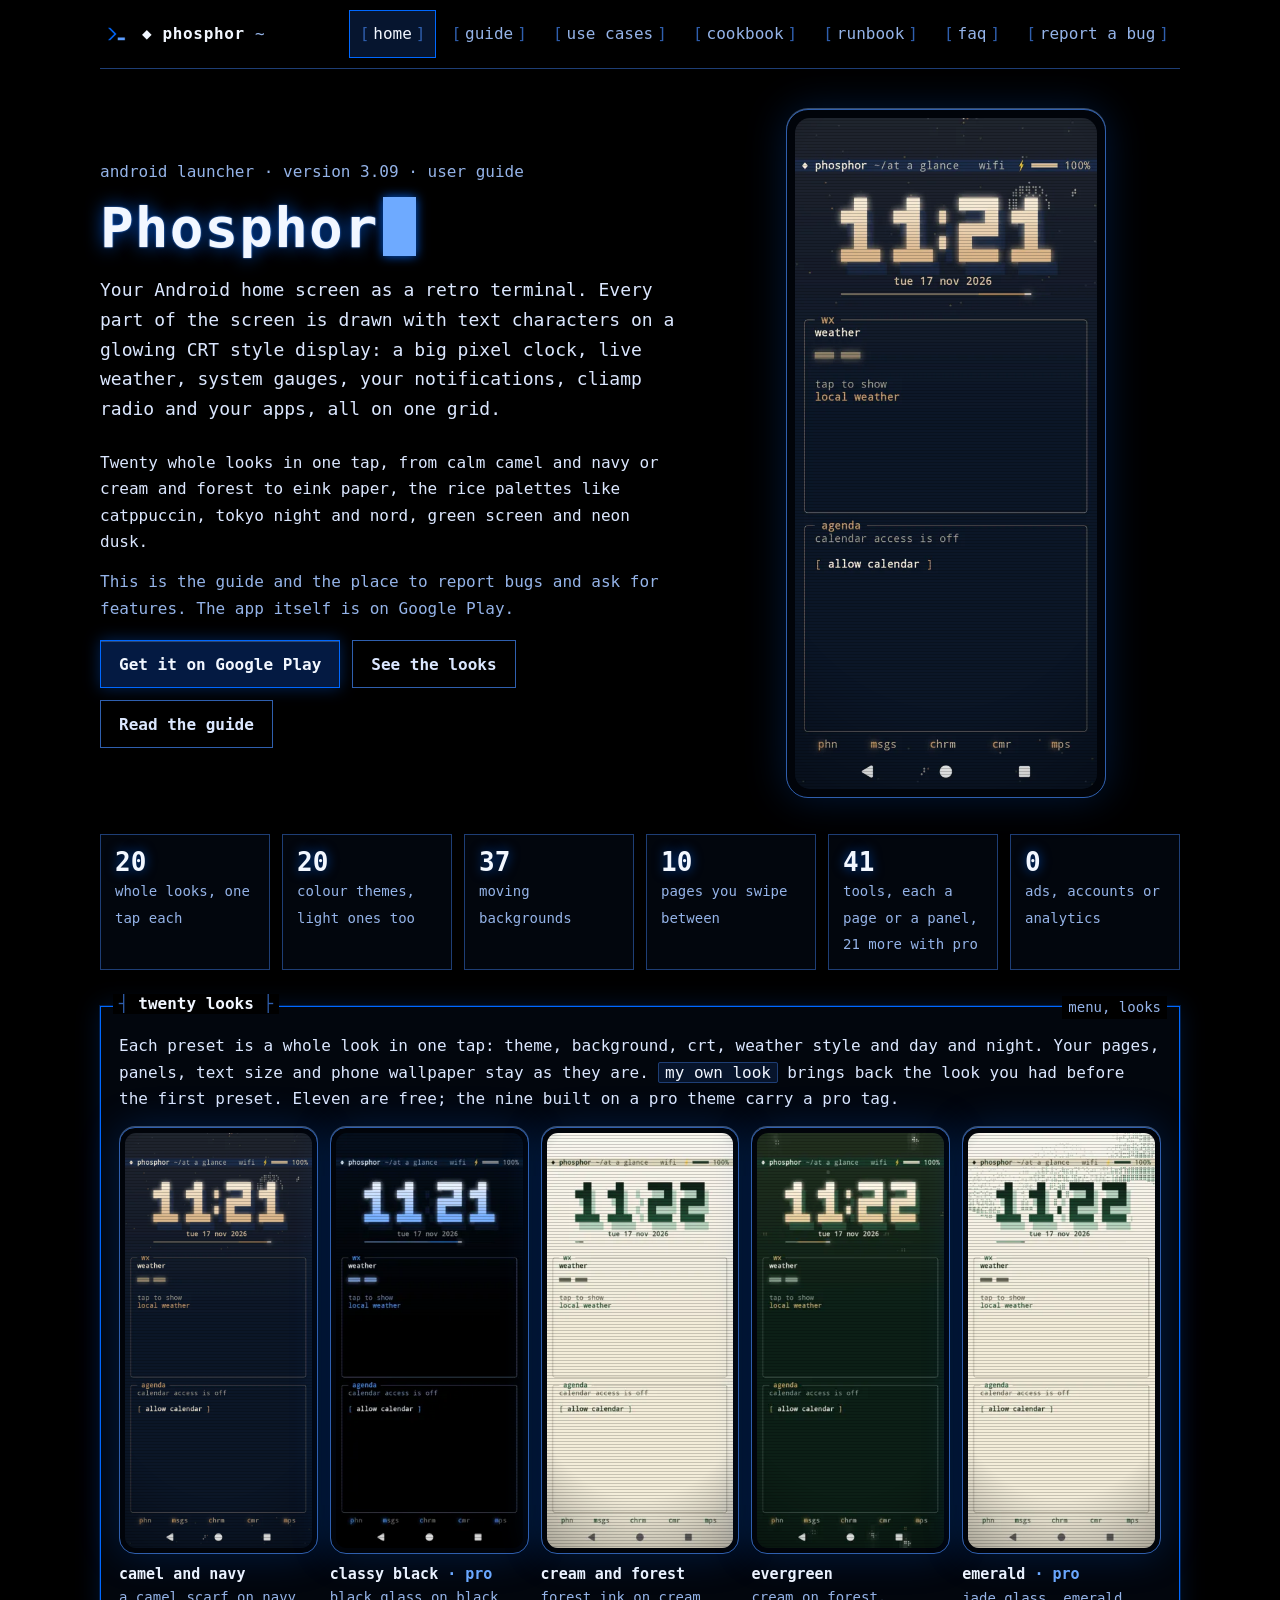
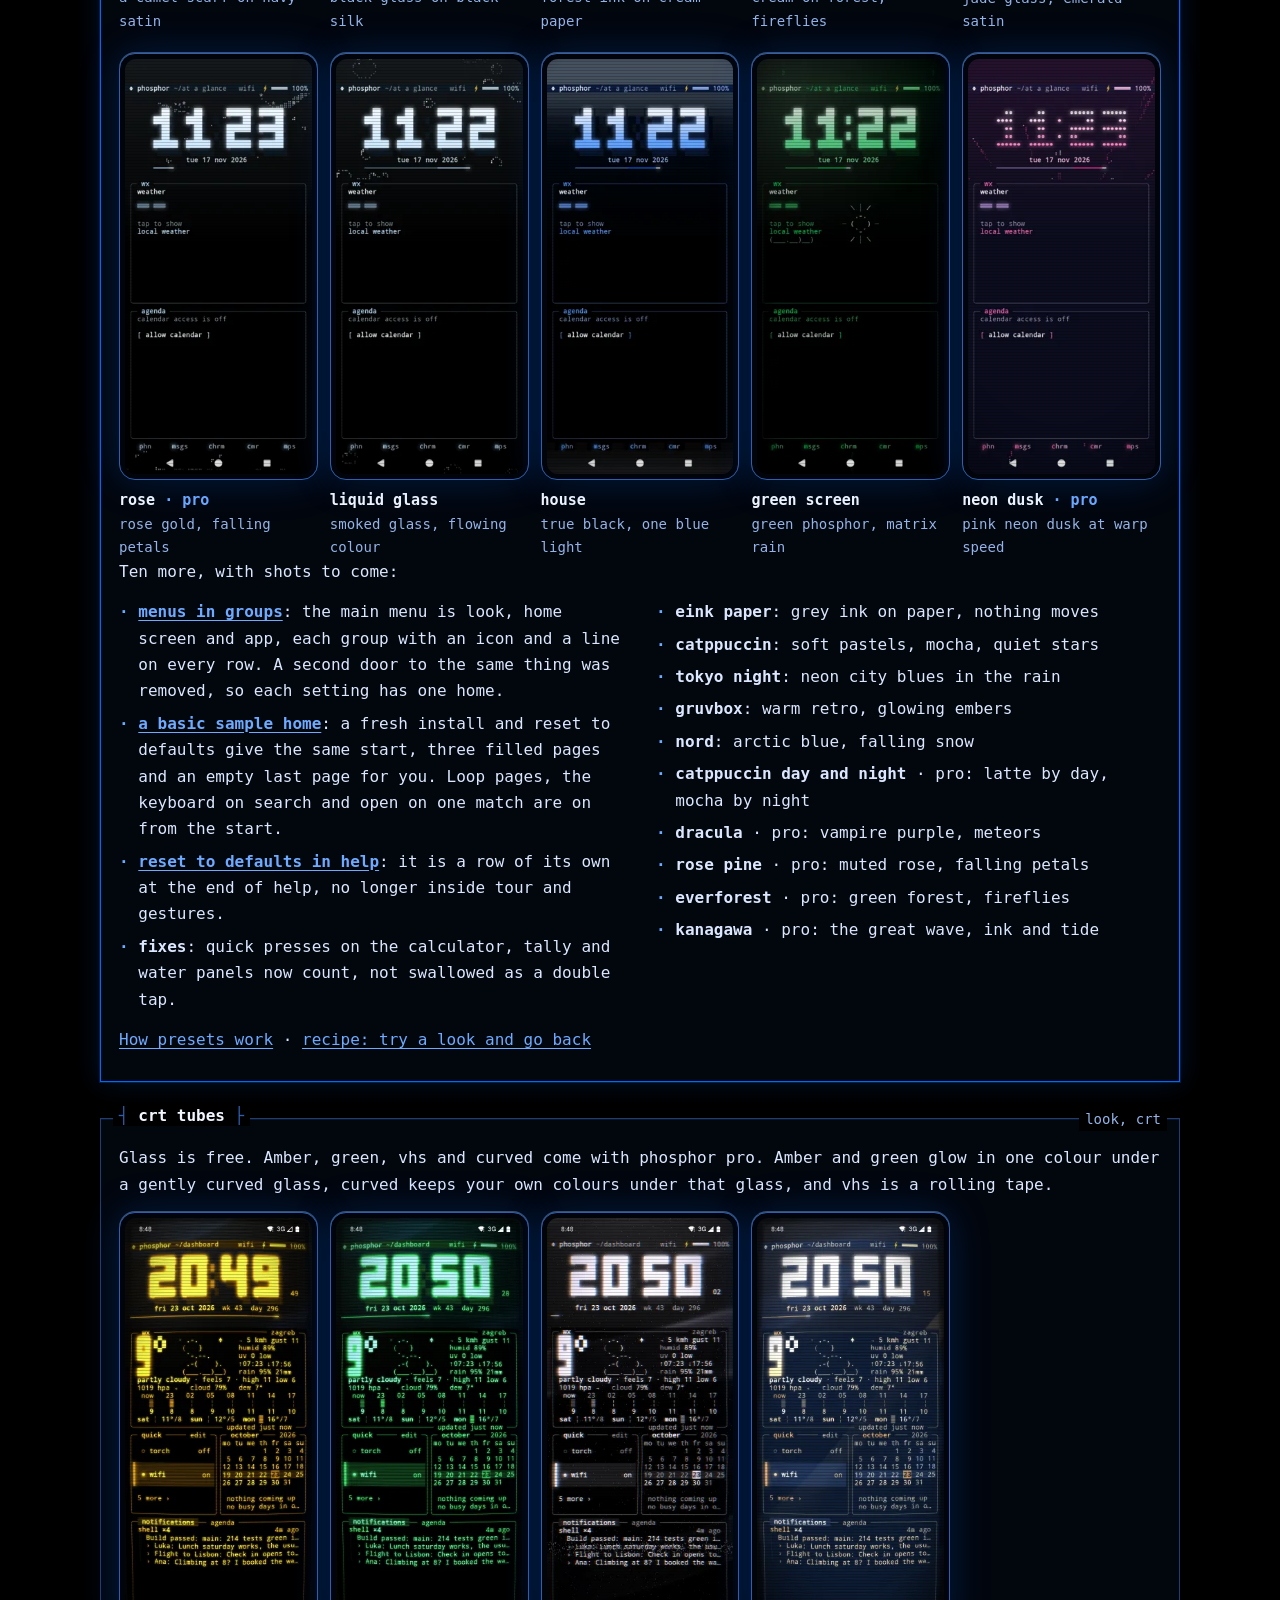
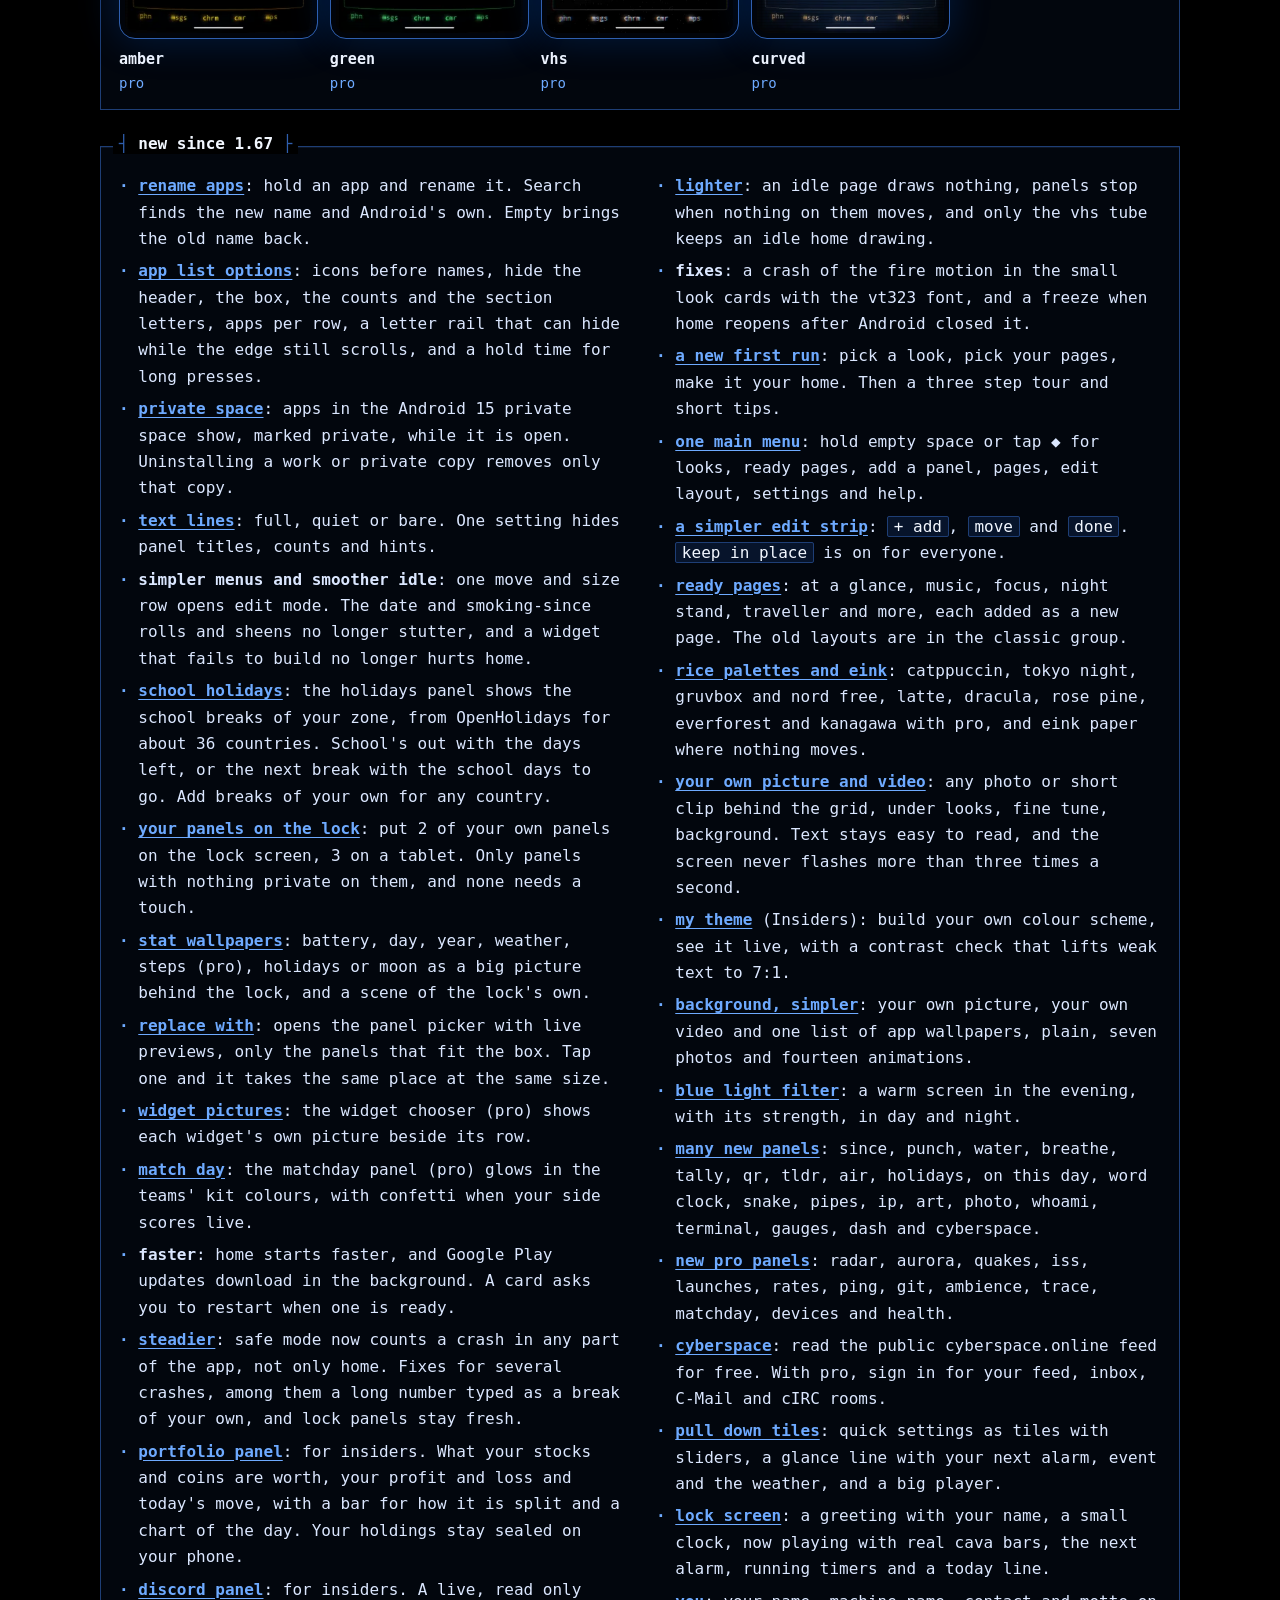
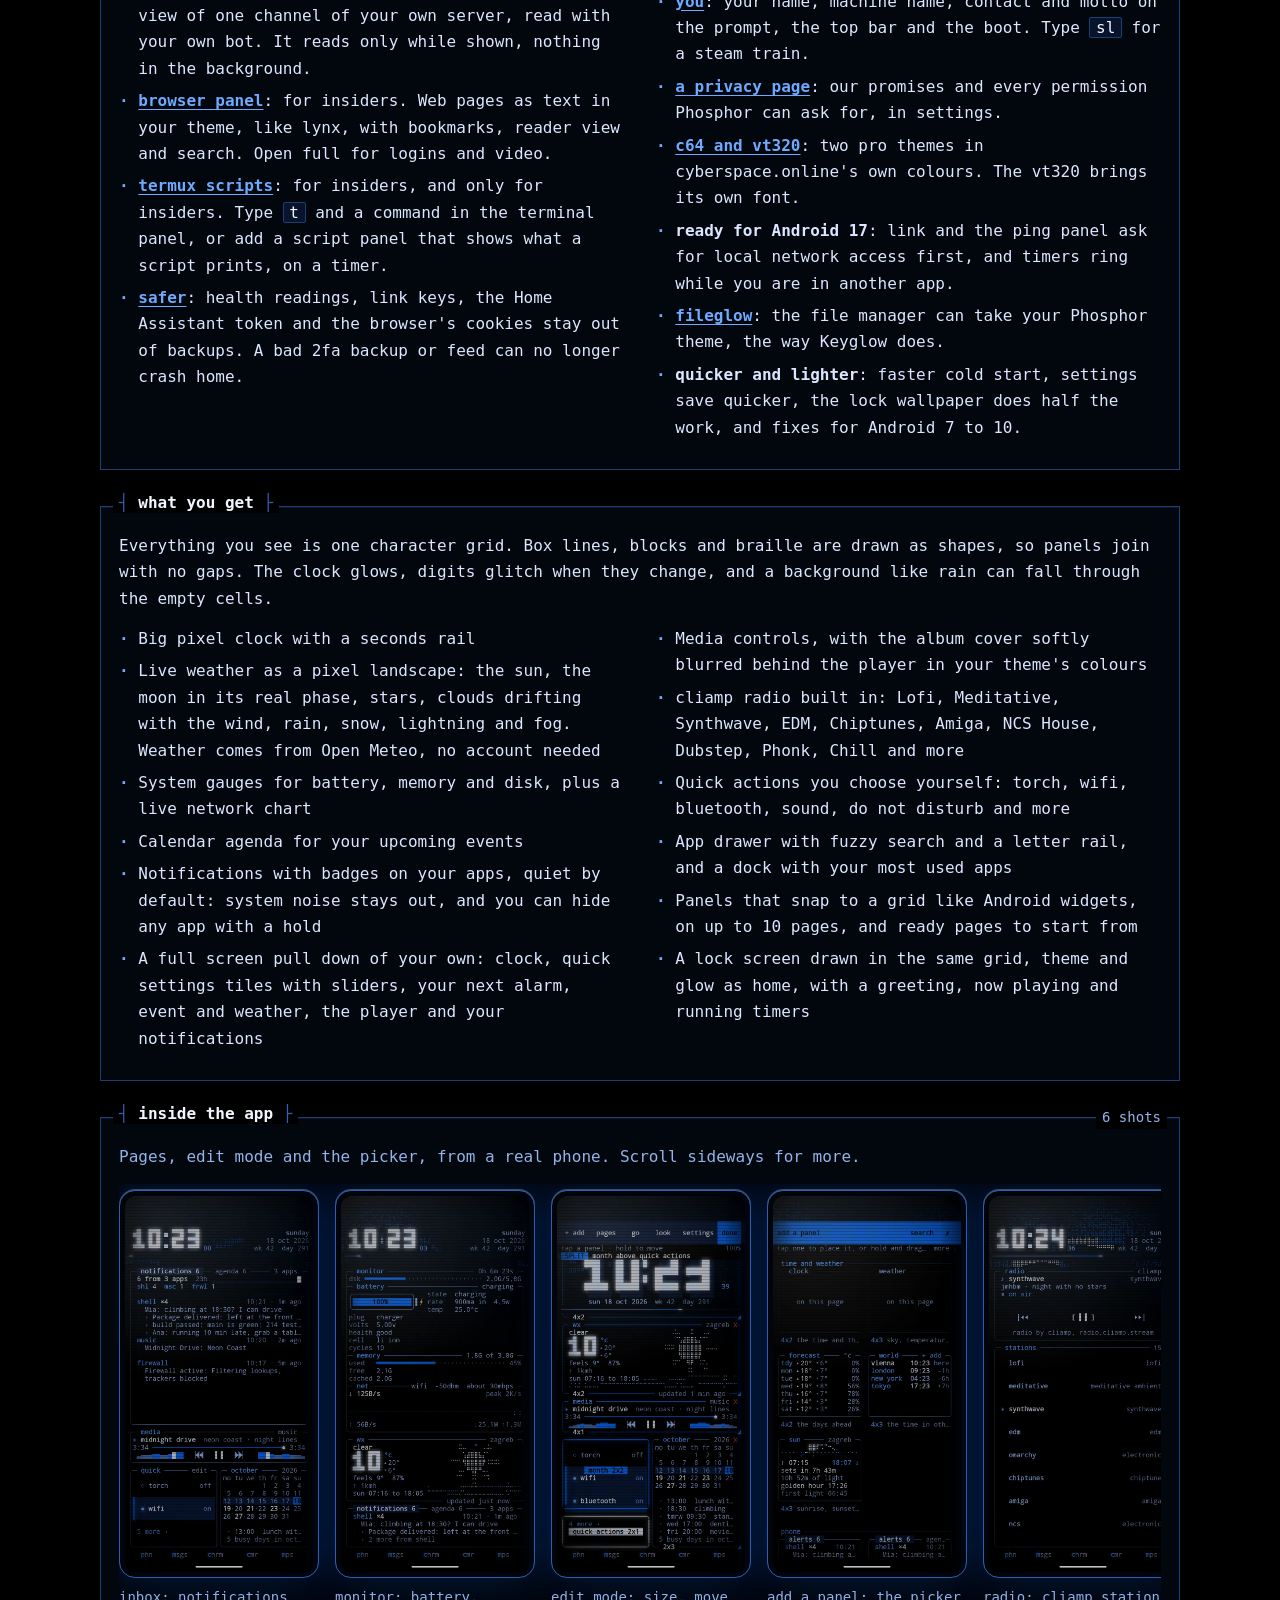
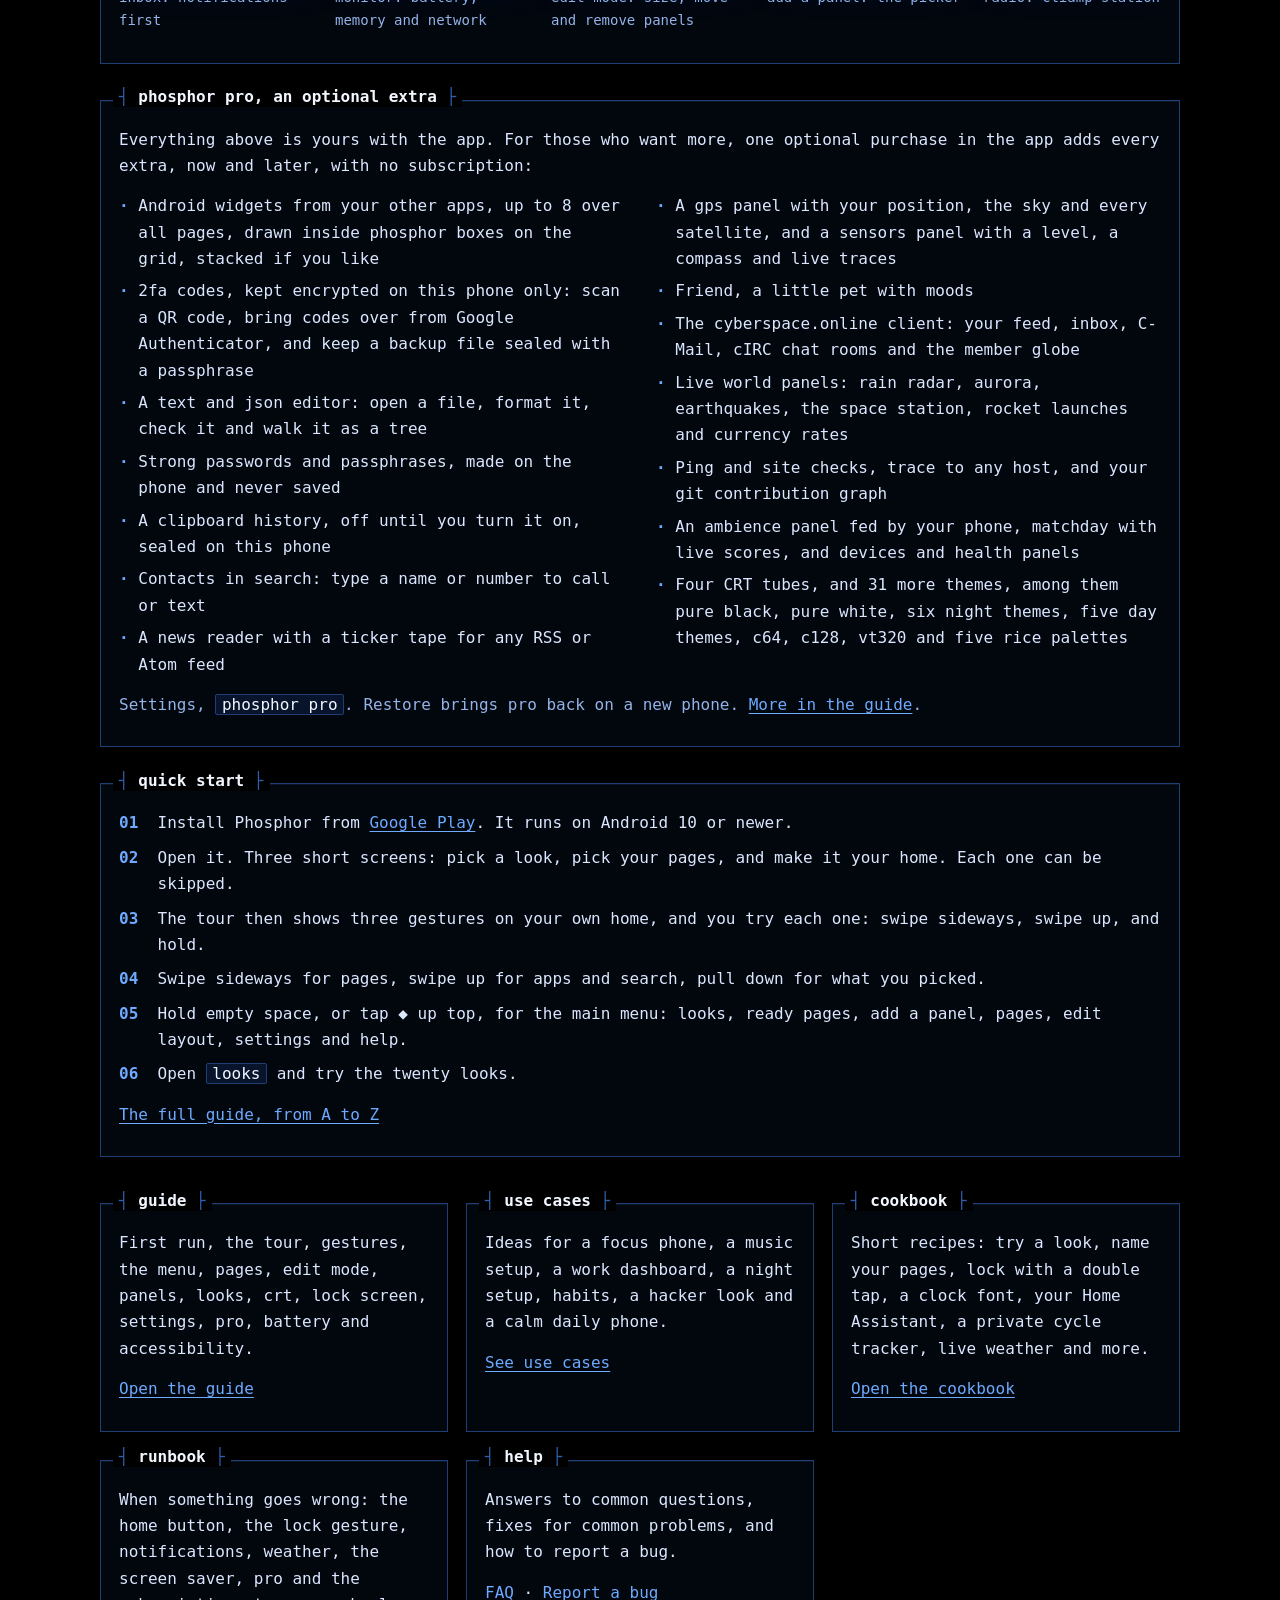
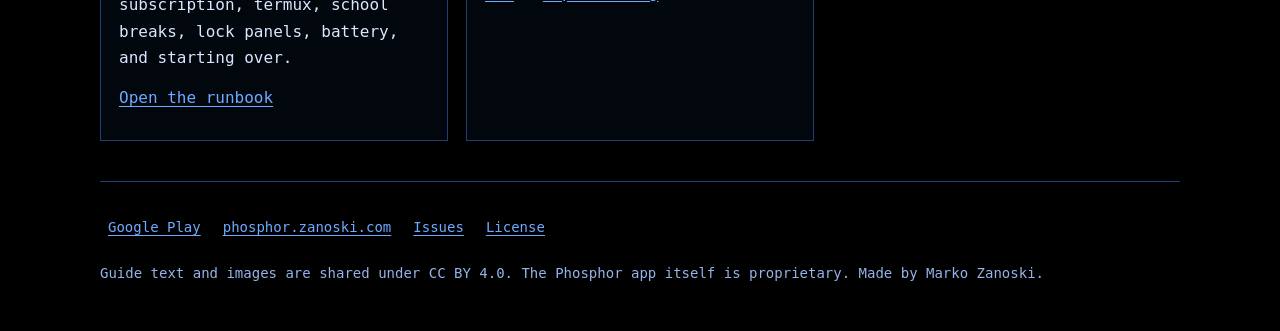
==== commit 165d7973: "Guide follows Phosphor 3.09: the portfolio panel for insiders (guide, cookbook, index); version line" ====
--- a/docs/index.html
+++ b/docs/index.html
@@ -23,7 +23,7 @@
 
 <section class="hero" aria-labelledby="hero-h">
   <div>
-    <p class="boot dim">android launcher · version 3.08 · user guide</p>
+    <p class="boot dim">android launcher · version 3.09 · user guide</p>
     <h1 id="hero-h">Phosphor<span class="cursor" aria-hidden="true"></span></h1>
     <p class="lede">Your Android home screen as a retro terminal. Every part of the screen is drawn with text characters on a glowing CRT style display: a big pixel clock, live weather, system gauges, your notifications, cliamp radio and your apps, all on one grid.</p>
     <p>Twenty whole looks in one tap, from calm camel and navy or cream and forest to eink paper, the rice palettes like catppuccin, tokyo night and nord, green screen and neon dusk.</p>
@@ -110,6 +110,7 @@
   <li><a href="guide.html#protools"><b>match day</b></a>: the matchday panel (pro) glows in the teams' kit colours, with confetti when your side scores live.</li>
   <li><b>faster</b>: home starts faster, and Google Play updates download in the background. A card asks you to restart when one is ready.</li>
   <li><a href="guide.html#safemode"><b>steadier</b></a>: safe mode now counts a crash in any part of the app, not only home. Fixes for several crashes, among them a long number typed as a break of your own, and lock panels stay fresh.</li>
+  <li><a href="guide.html#portfolio"><b>portfolio panel</b></a>: for insiders. What your stocks and coins are worth, your profit and loss and today's move, with a bar for how it is split and a chart of the day. Your holdings stay sealed on your phone.</li>
   <li><a href="guide.html#discord"><b>discord panel</b></a>: for insiders. A live, read only view of one channel of your own server, read with your own bot. It reads only while shown, nothing in the background.</li>
   <li><a href="guide.html#browser"><b>browser panel</b></a>: for insiders. Web pages as text in your theme, like lynx, with bookmarks, reader view and search. Open full for logins and video.</li>
   <li><a href="guide.html#termux"><b>termux scripts</b></a>: for insiders, and only for insiders. Type <code>t</code> and a command in the terminal panel, or add a script panel that shows what a script prints, on a timer.</li>
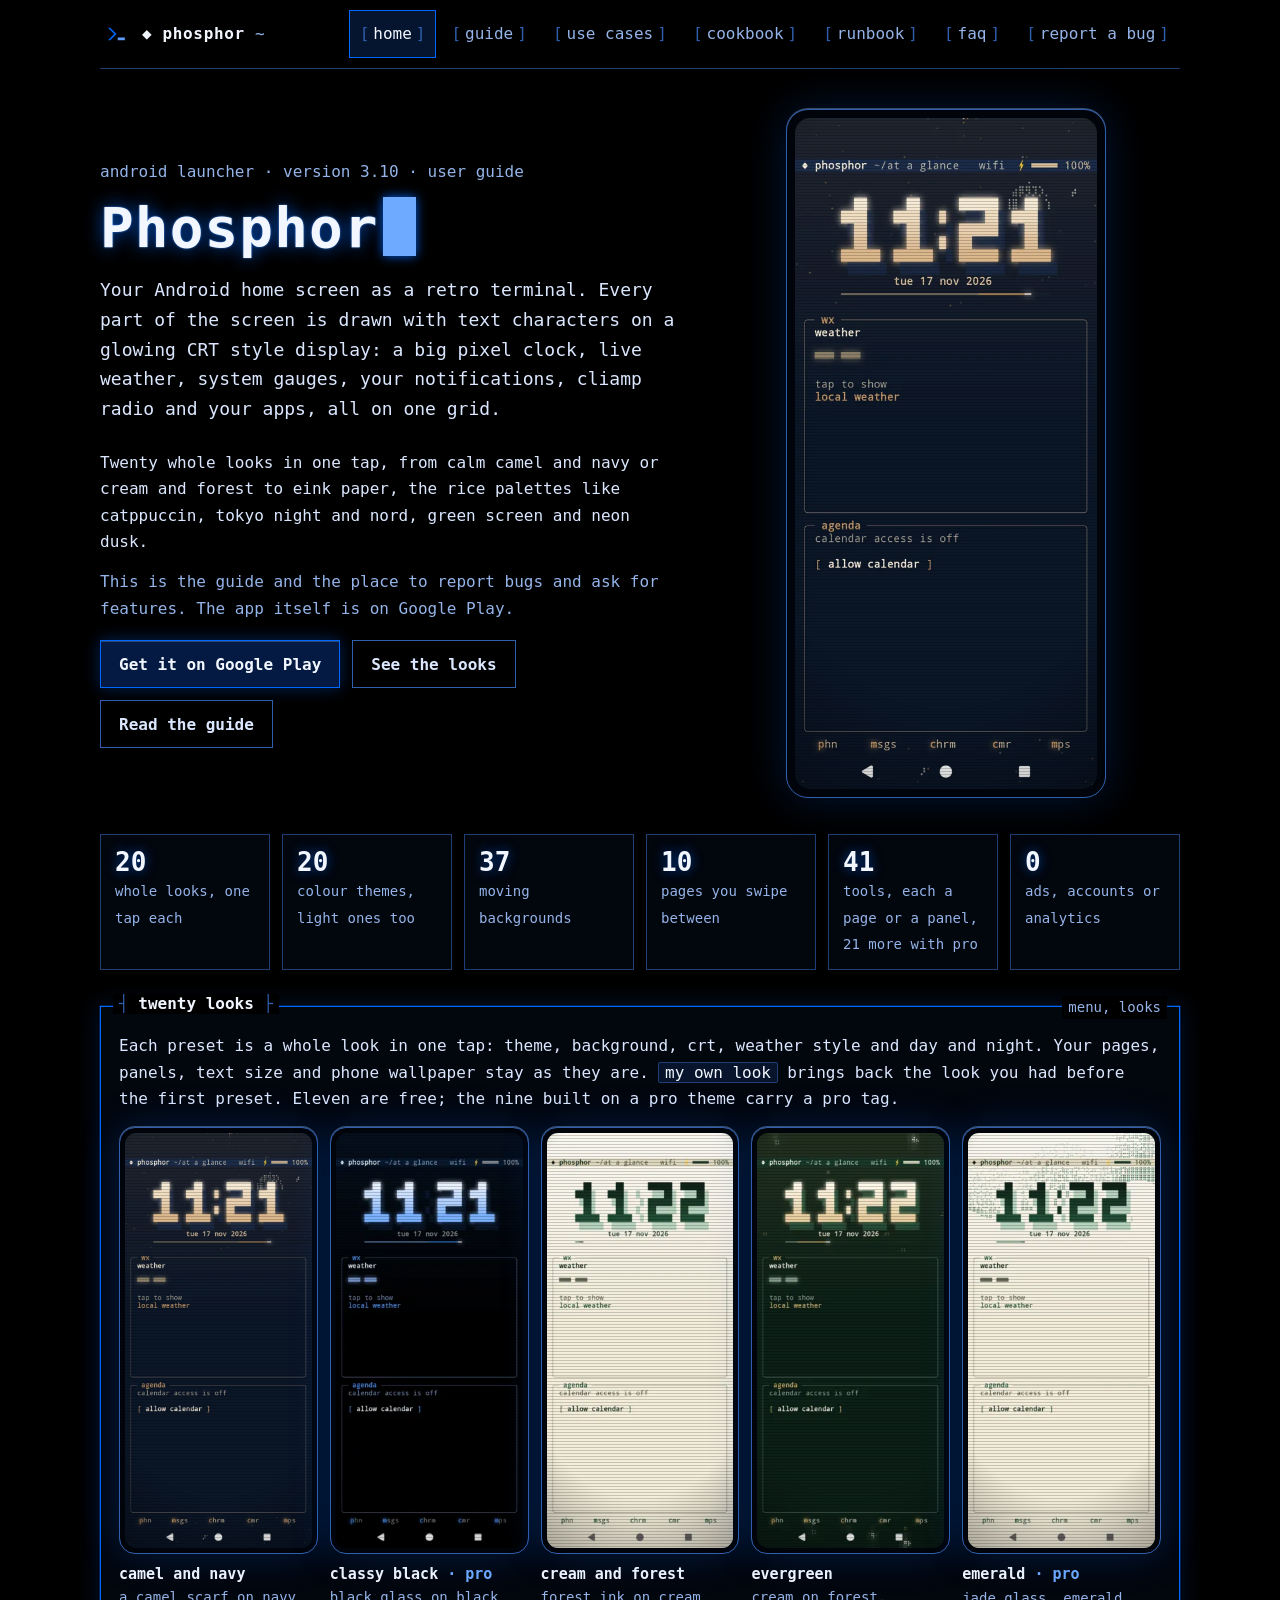
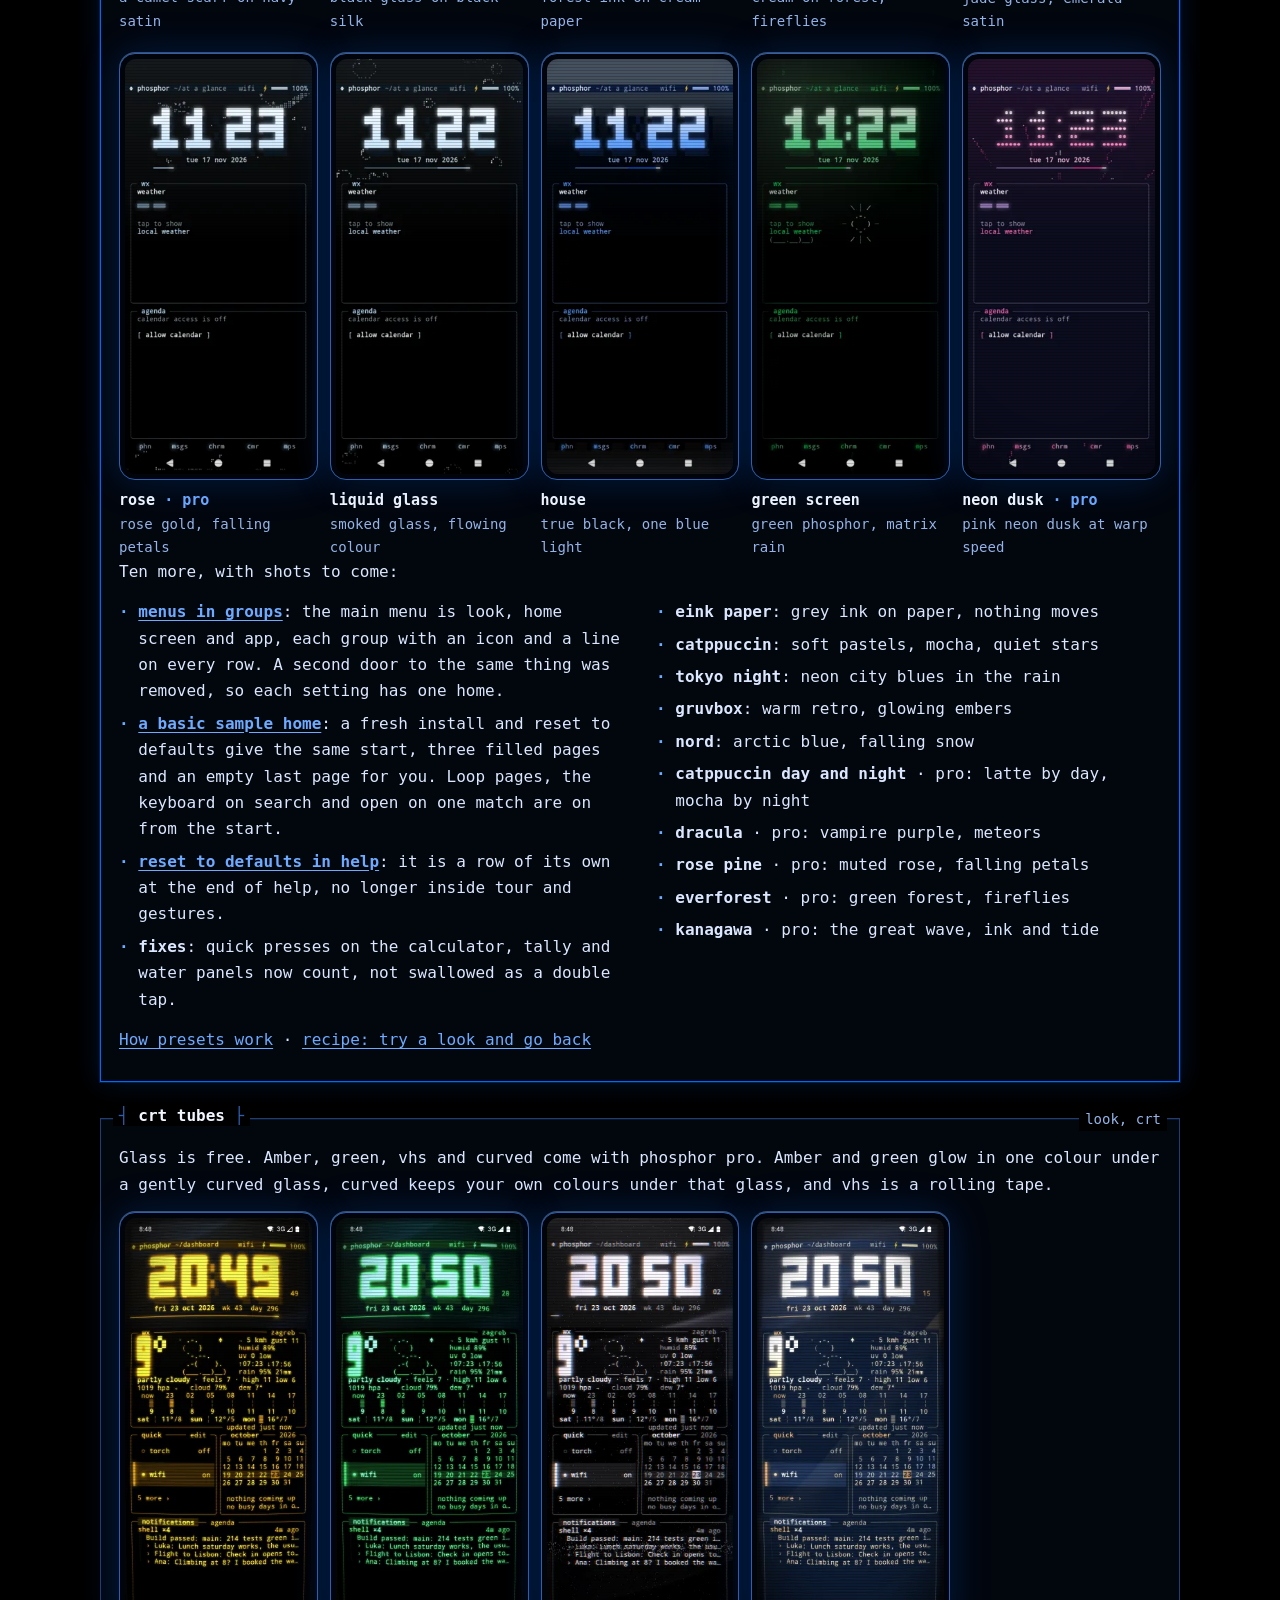
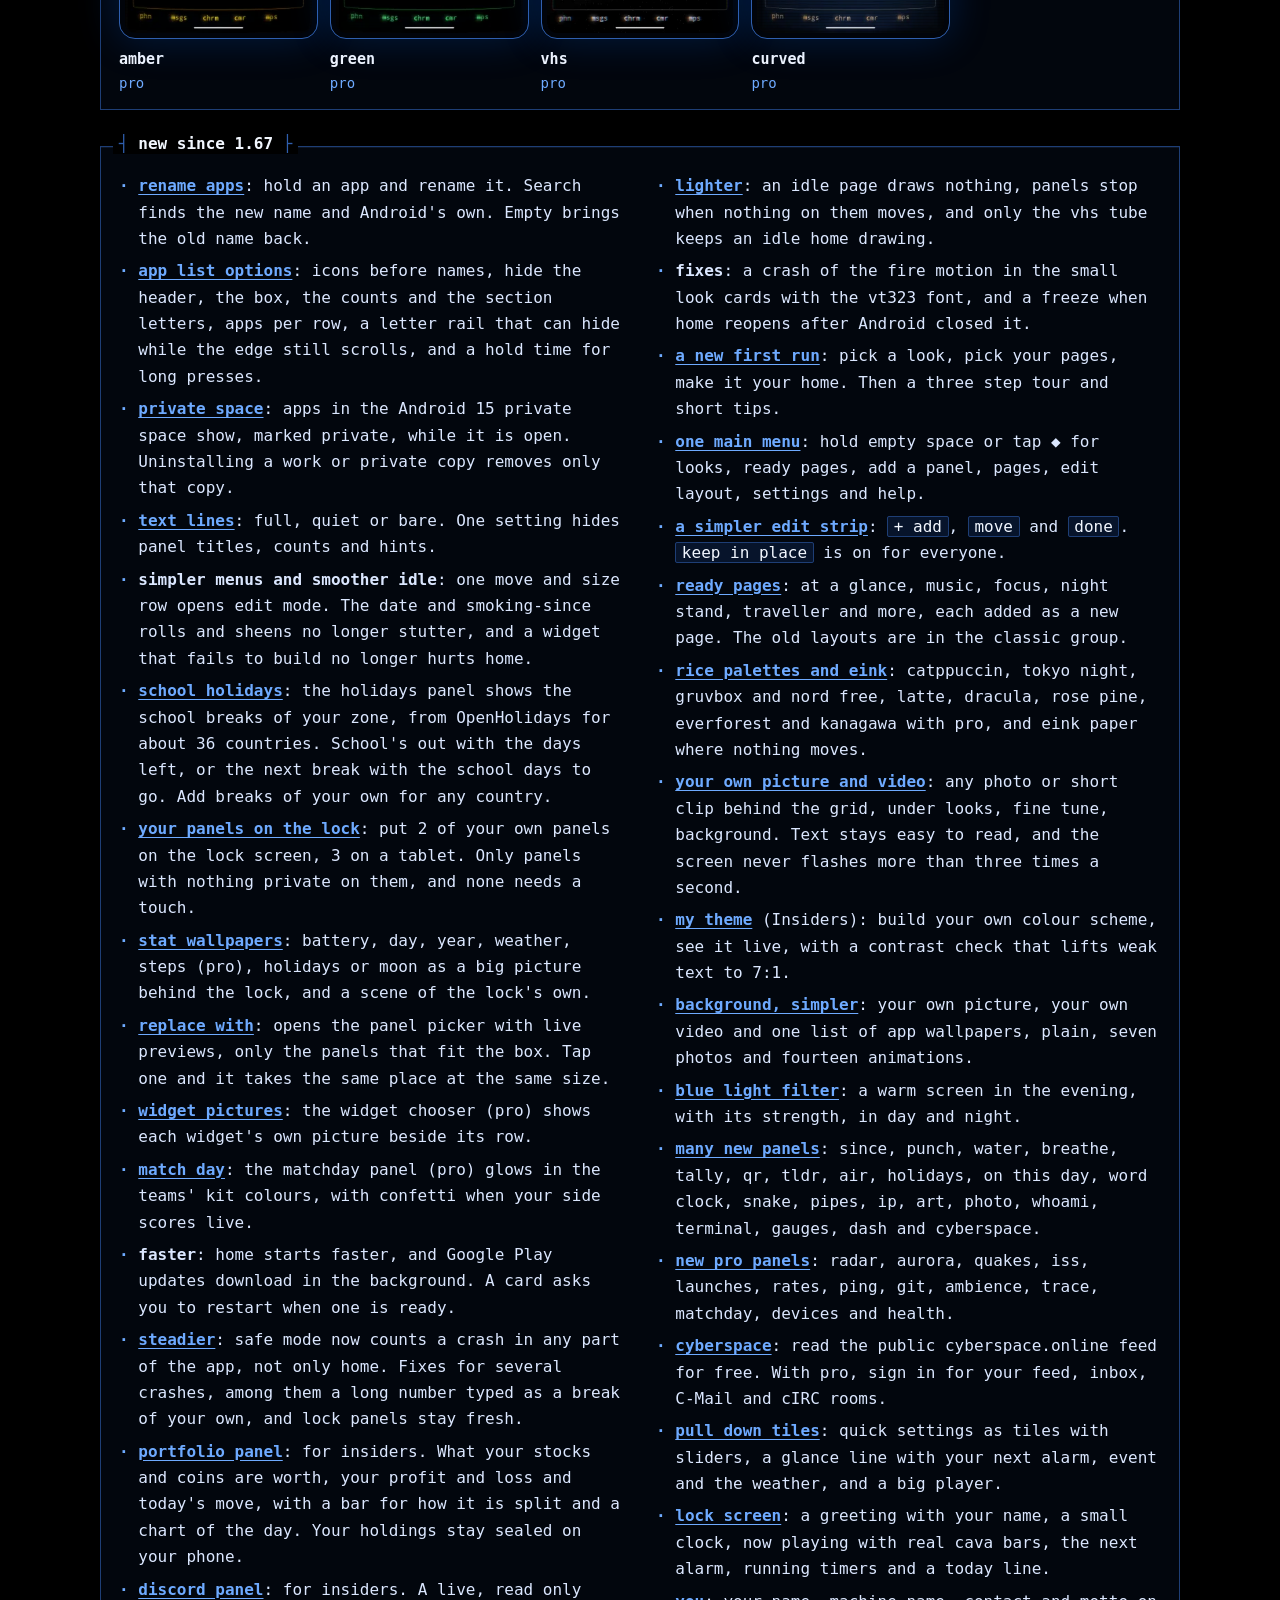
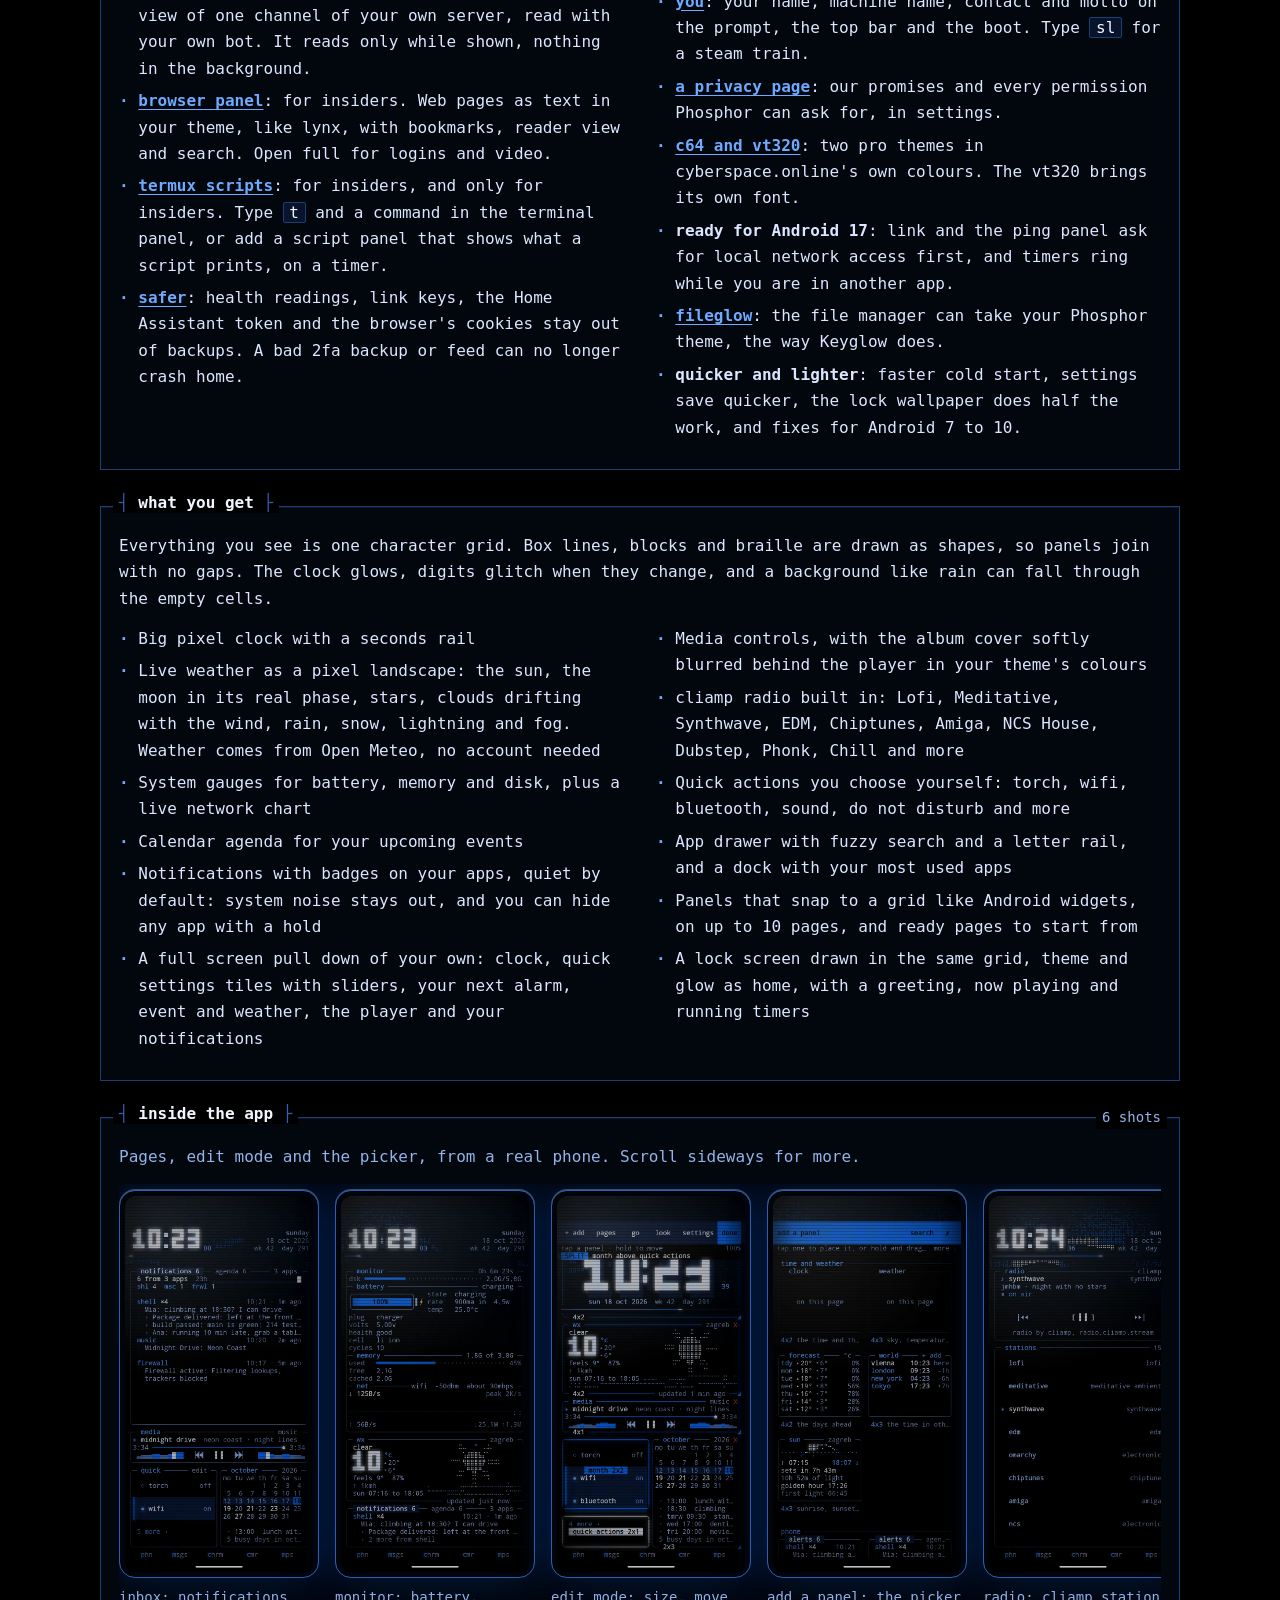
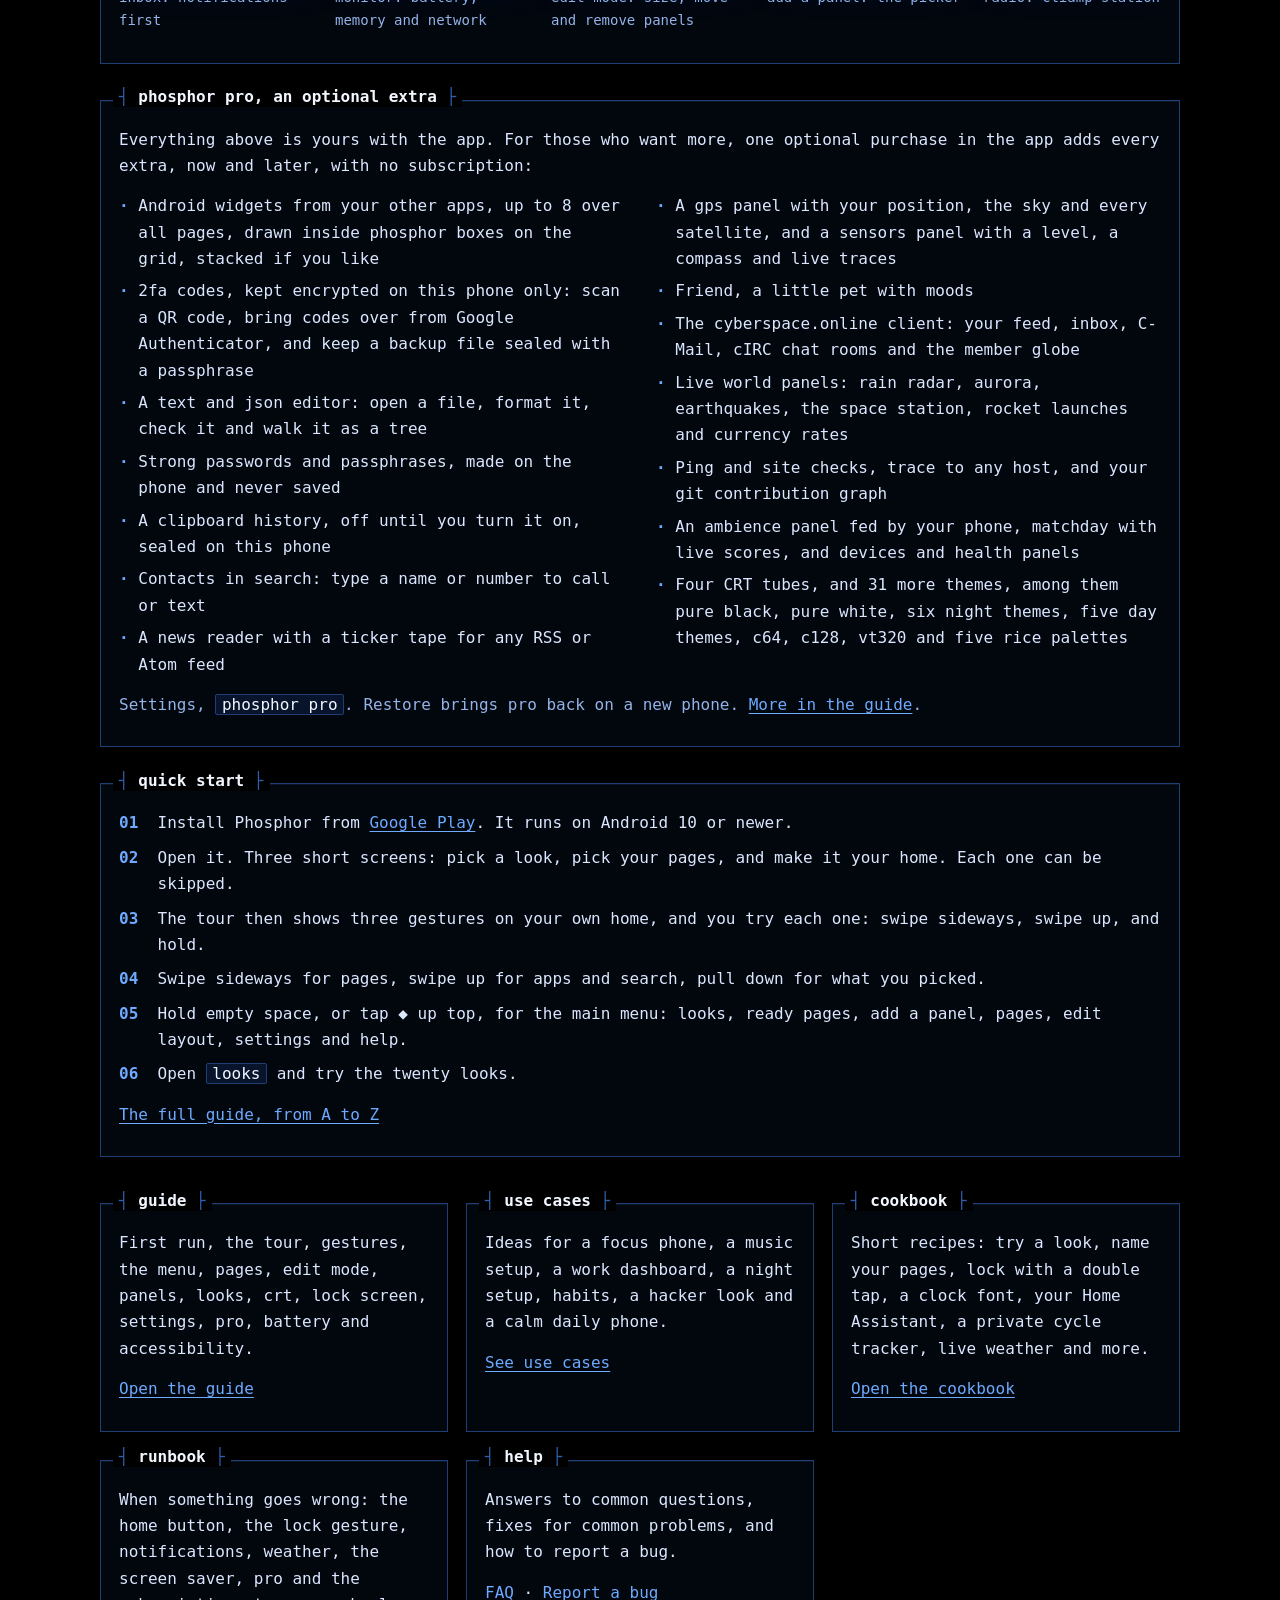
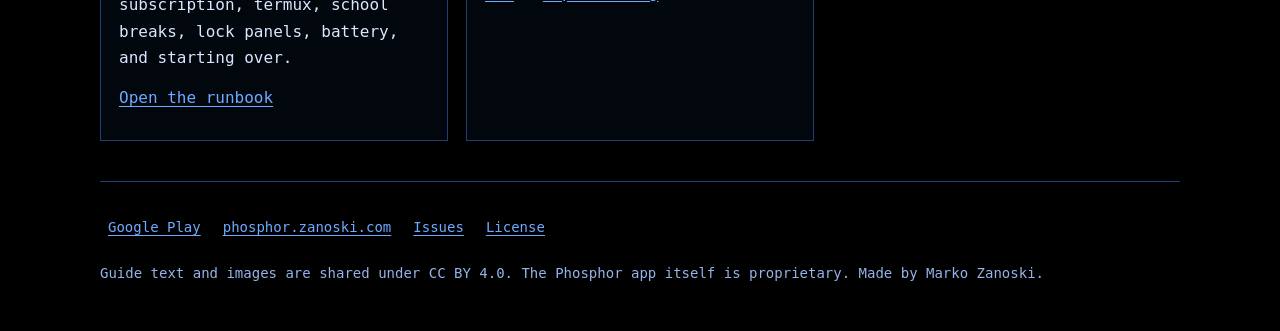
==== commit a04c6f62: "Guide version line 3.10" ====
--- a/docs/index.html
+++ b/docs/index.html
@@ -23,7 +23,7 @@
 
 <section class="hero" aria-labelledby="hero-h">
   <div>
-    <p class="boot dim">android launcher · version 3.09 · user guide</p>
+    <p class="boot dim">android launcher · version 3.10 · user guide</p>
     <h1 id="hero-h">Phosphor<span class="cursor" aria-hidden="true"></span></h1>
     <p class="lede">Your Android home screen as a retro terminal. Every part of the screen is drawn with text characters on a glowing CRT style display: a big pixel clock, live weather, system gauges, your notifications, cliamp radio and your apps, all on one grid.</p>
     <p>Twenty whole looks in one tap, from calm camel and navy or cream and forest to eink paper, the rice palettes like catppuccin, tokyo night and nord, green screen and neon dusk.</p>
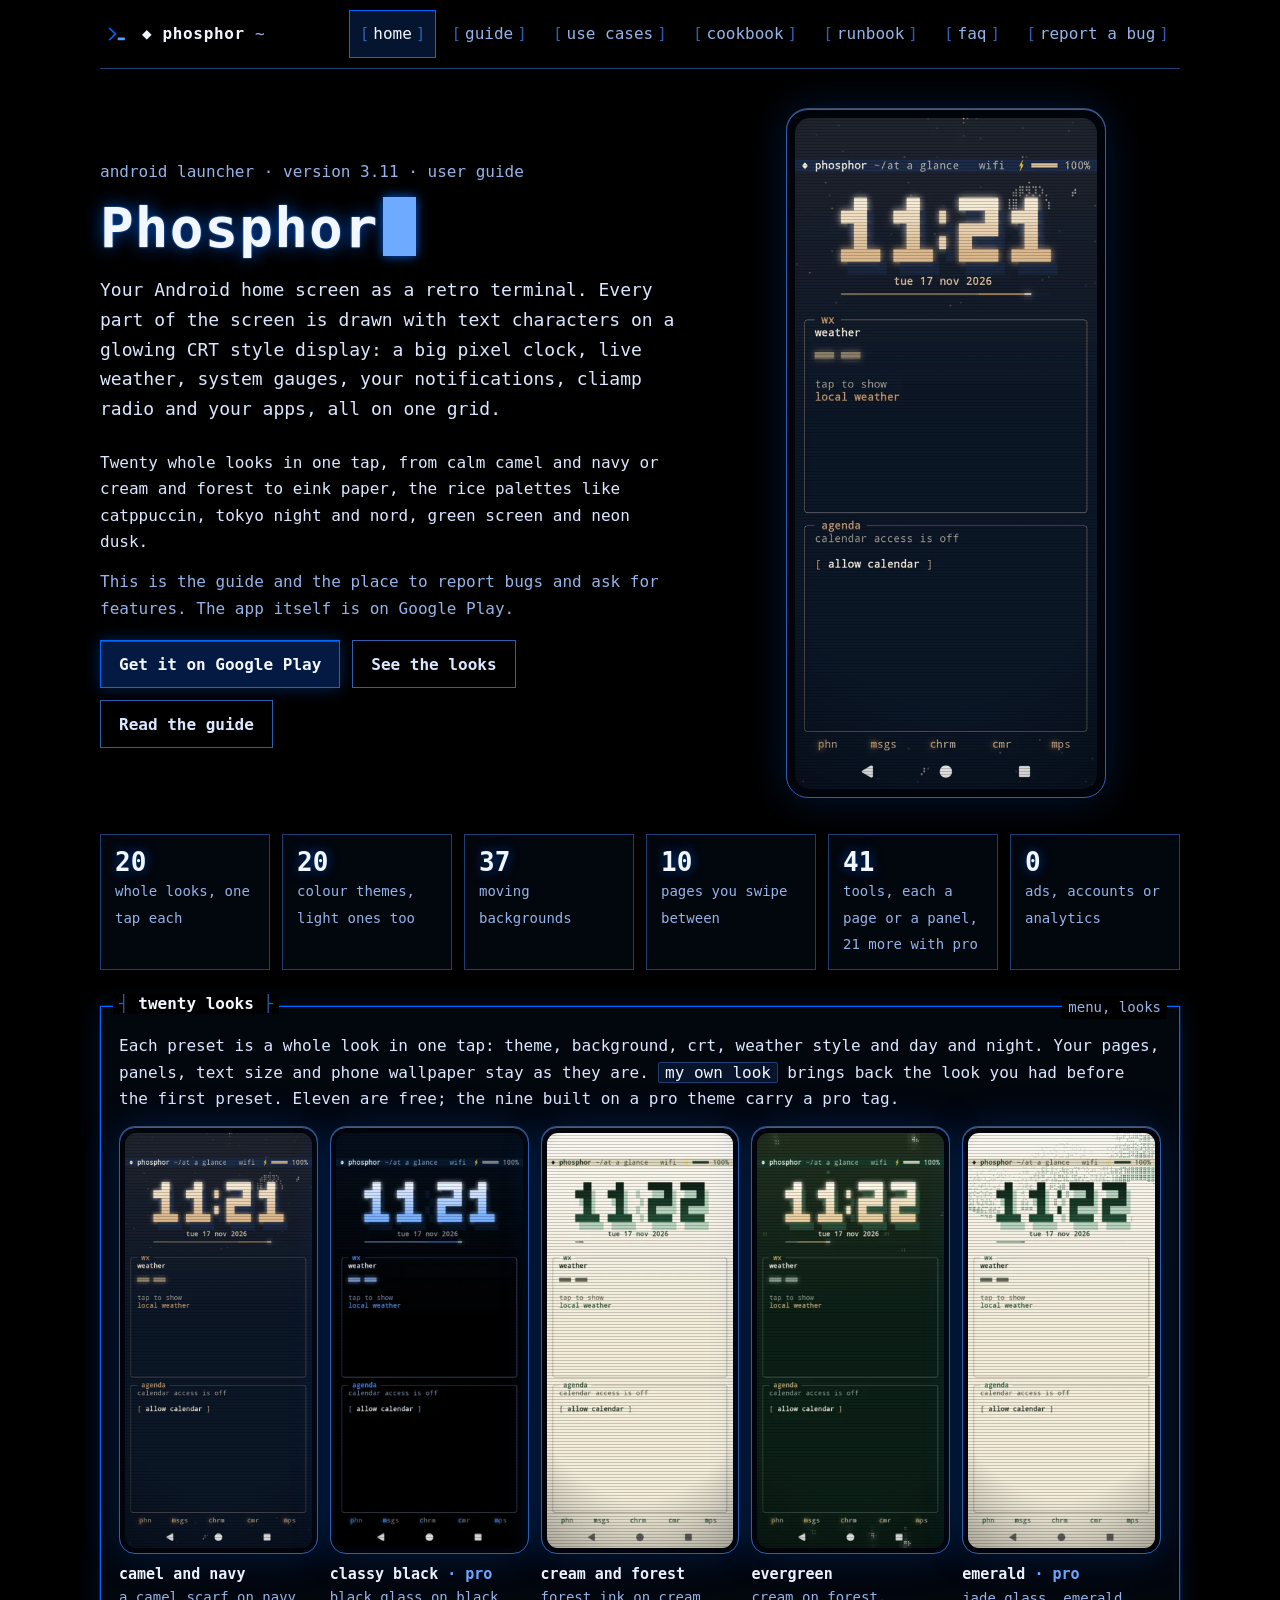
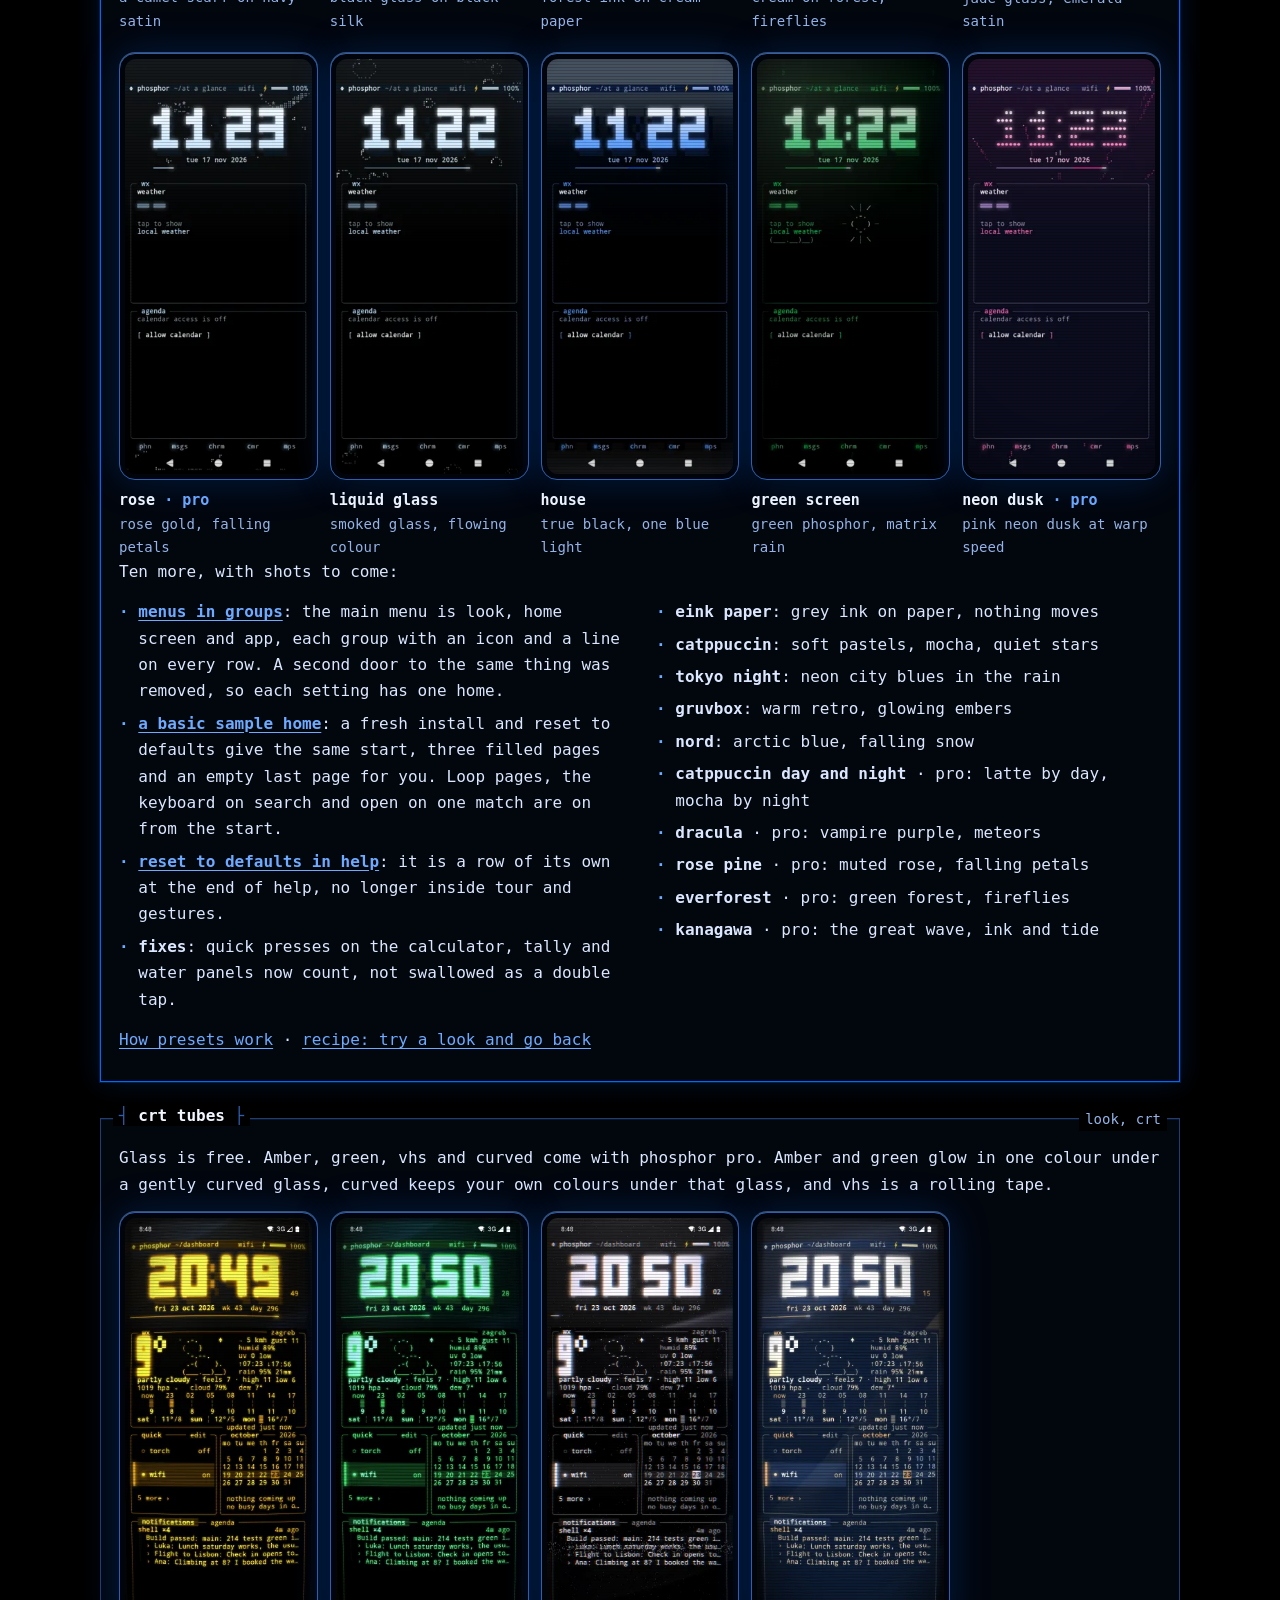
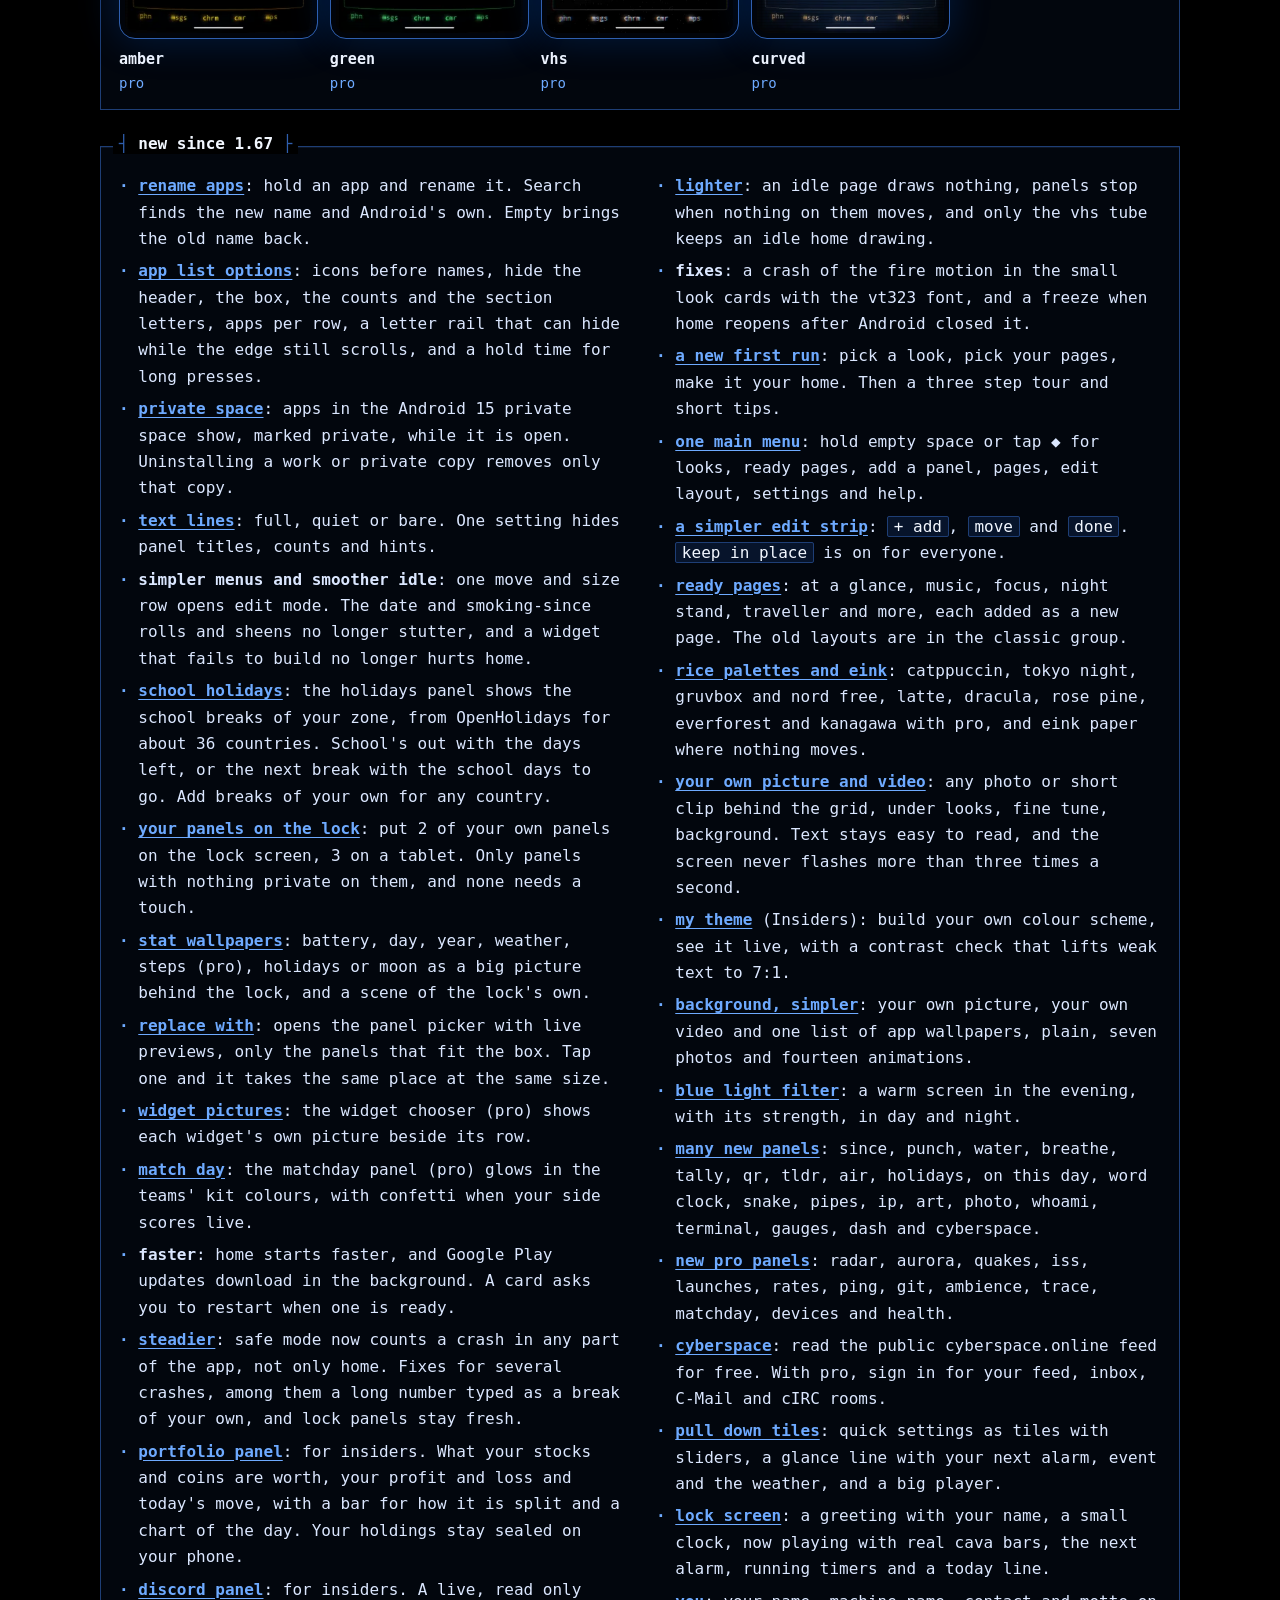
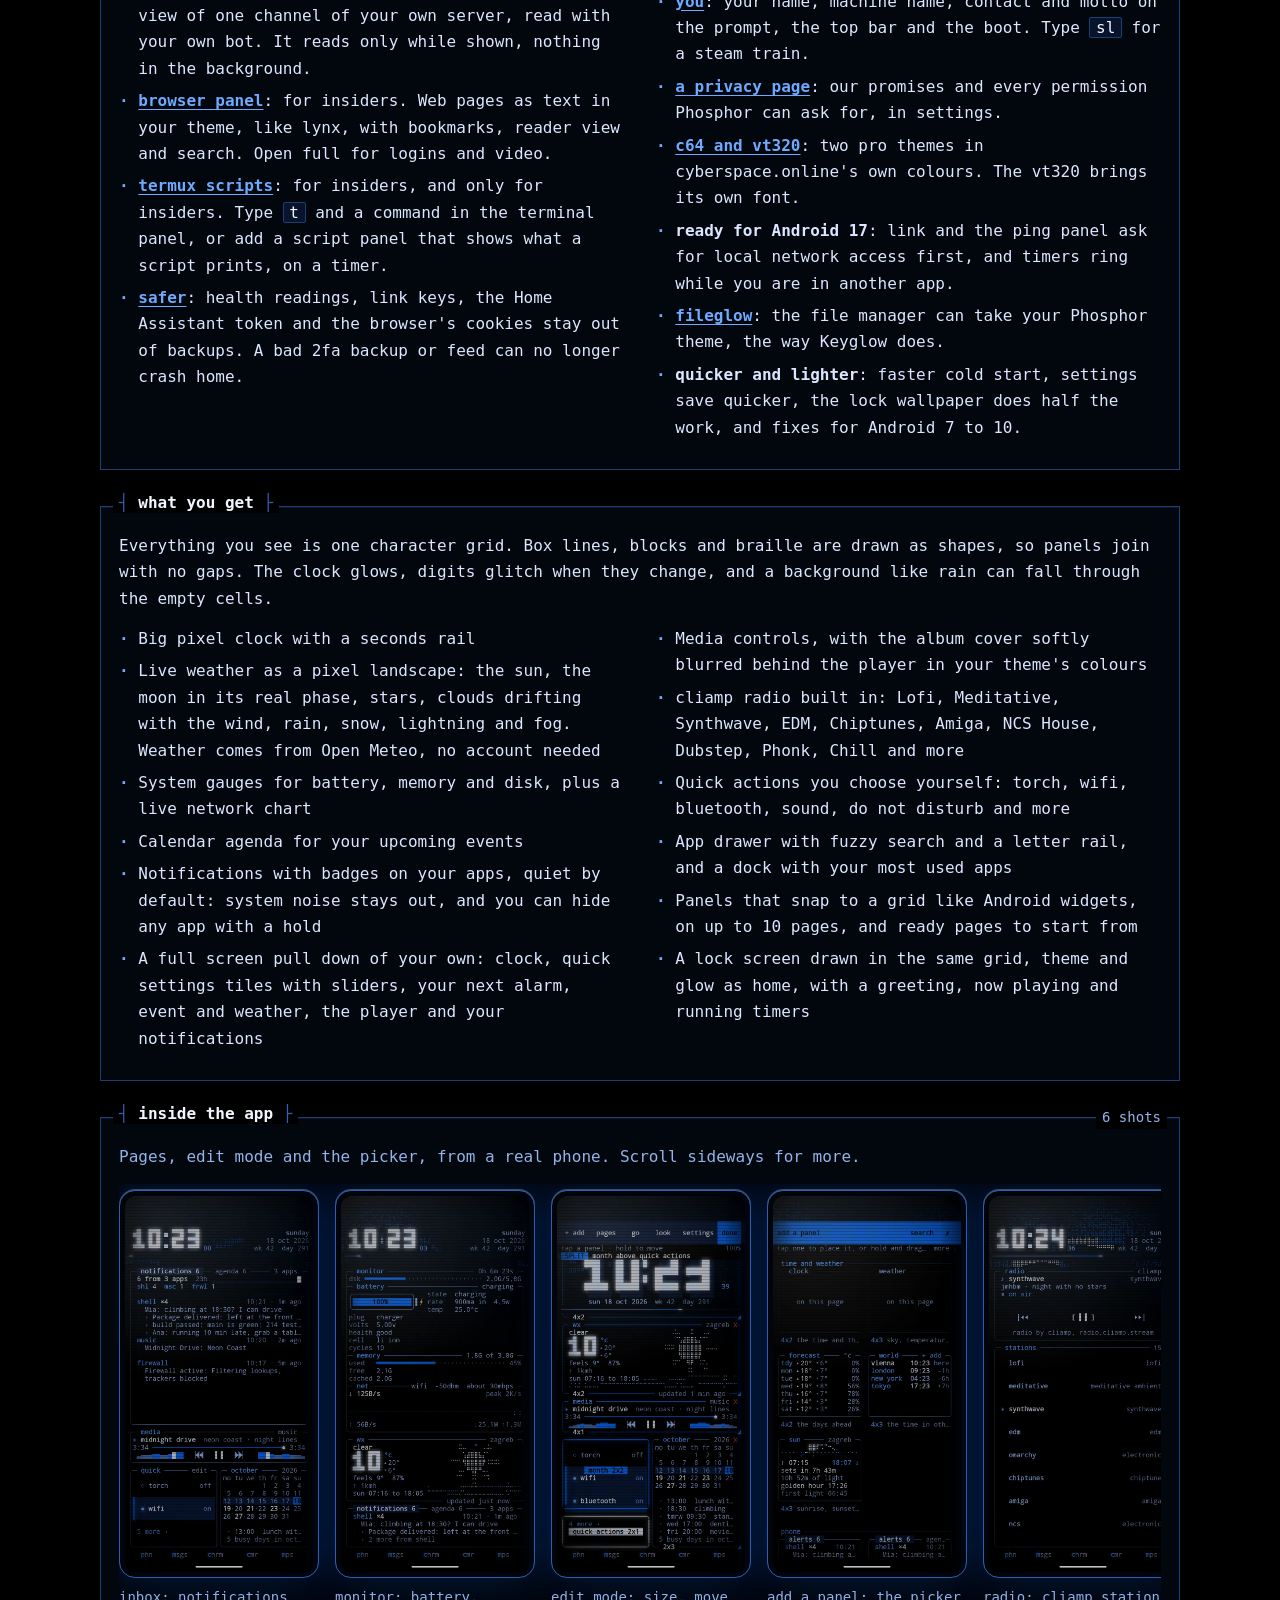
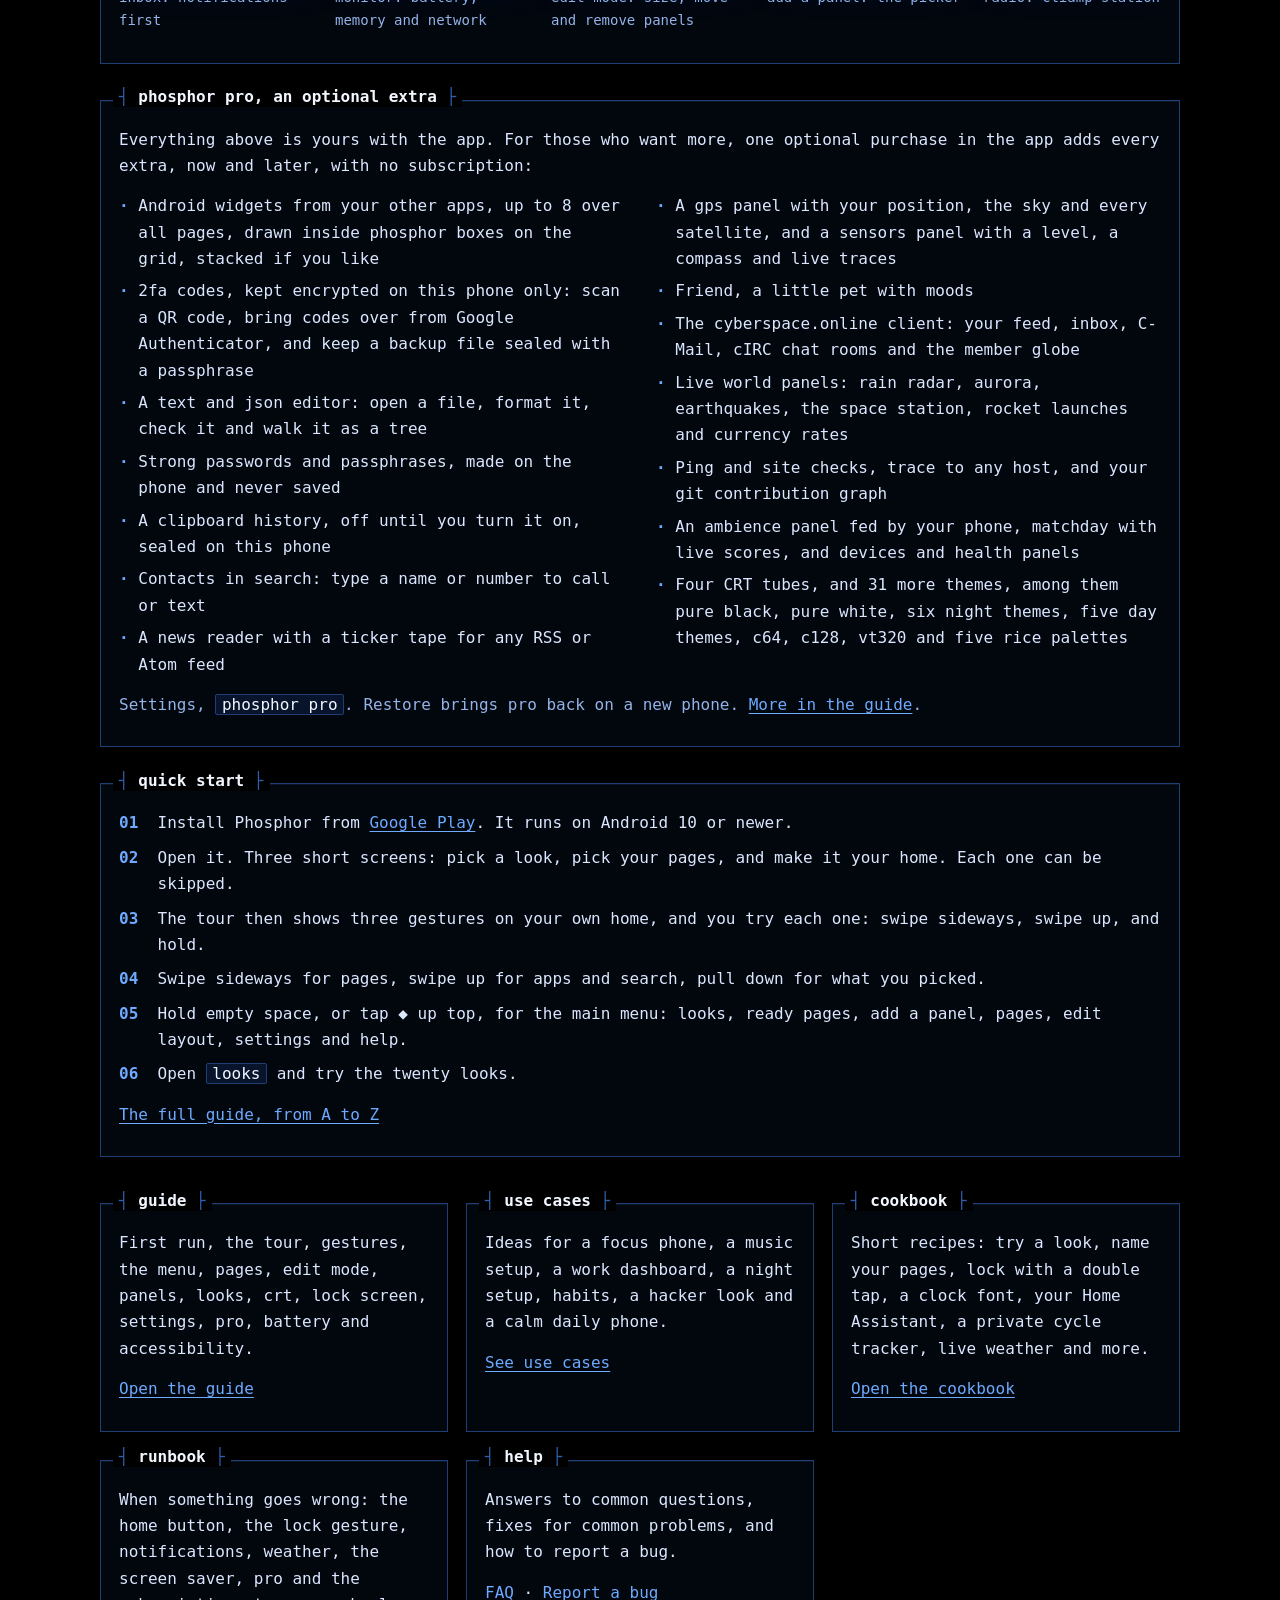
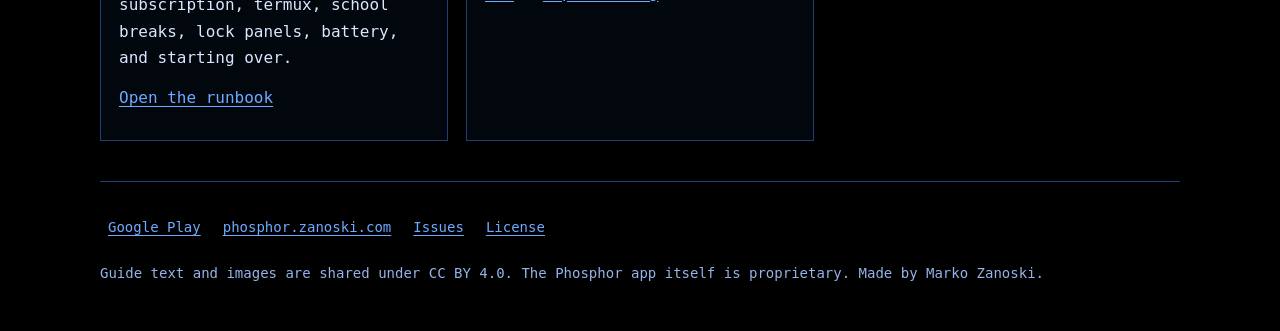
==== commit 4c80f05f: "Guide version line 3.11" ====
--- a/docs/index.html
+++ b/docs/index.html
@@ -23,7 +23,7 @@
 
 <section class="hero" aria-labelledby="hero-h">
   <div>
-    <p class="boot dim">android launcher · version 3.10 · user guide</p>
+    <p class="boot dim">android launcher · version 3.11 · user guide</p>
     <h1 id="hero-h">Phosphor<span class="cursor" aria-hidden="true"></span></h1>
     <p class="lede">Your Android home screen as a retro terminal. Every part of the screen is drawn with text characters on a glowing CRT style display: a big pixel clock, live weather, system gauges, your notifications, cliamp radio and your apps, all on one grid.</p>
     <p>Twenty whole looks in one tap, from calm camel and navy or cream and forest to eink paper, the rice palettes like catppuccin, tokyo night and nord, green screen and neon dusk.</p>
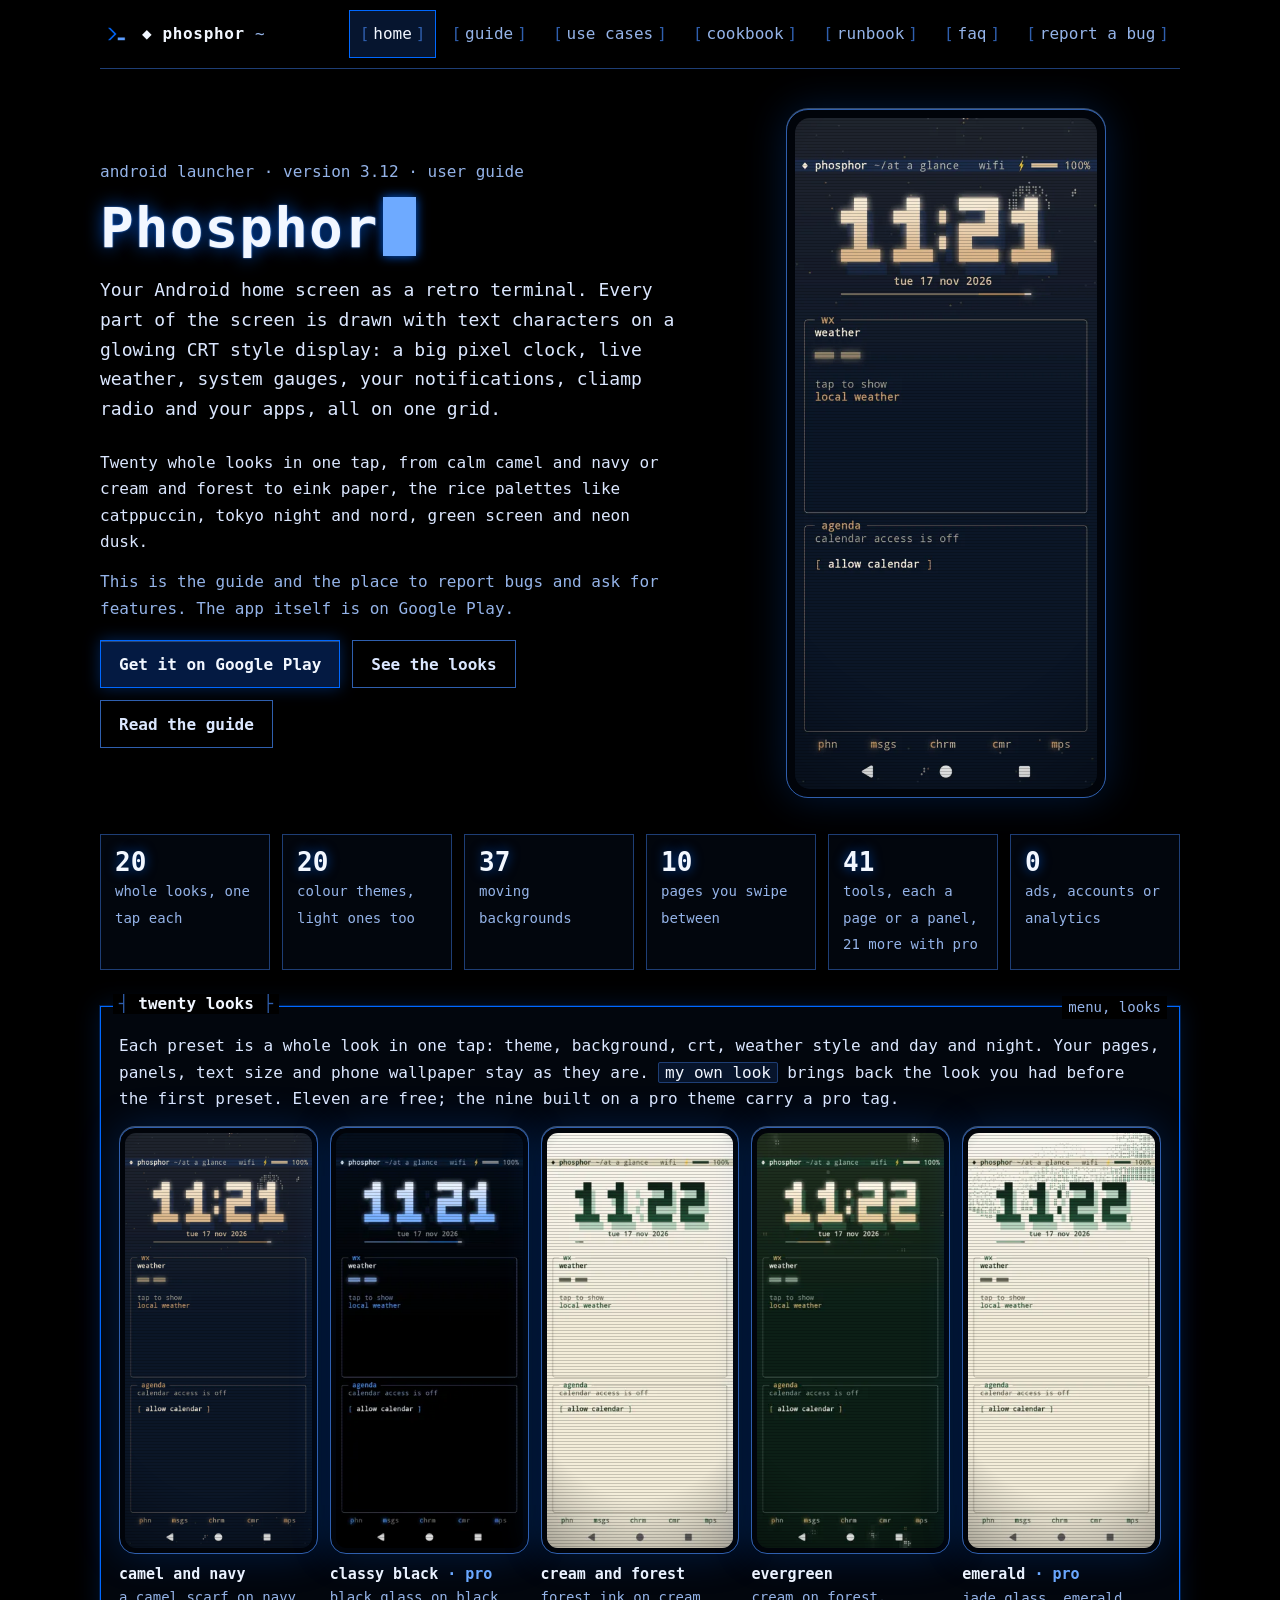
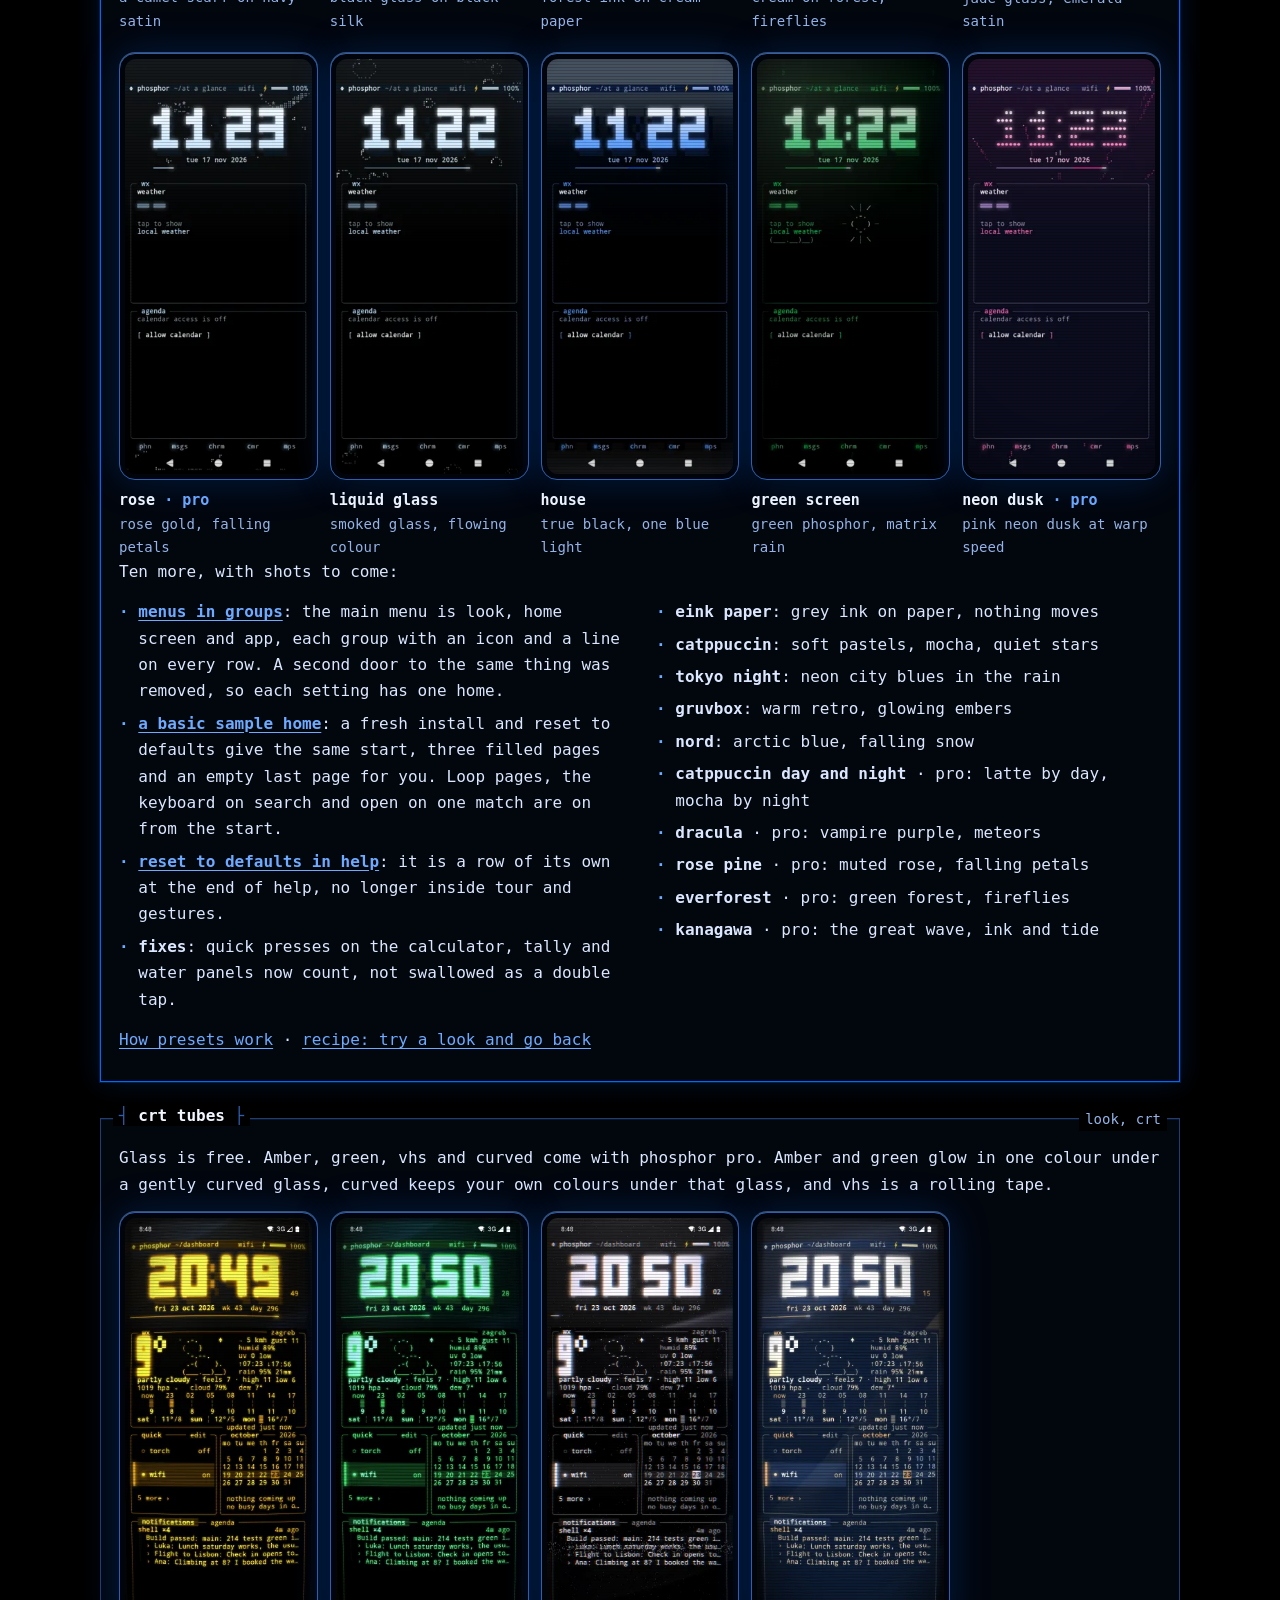
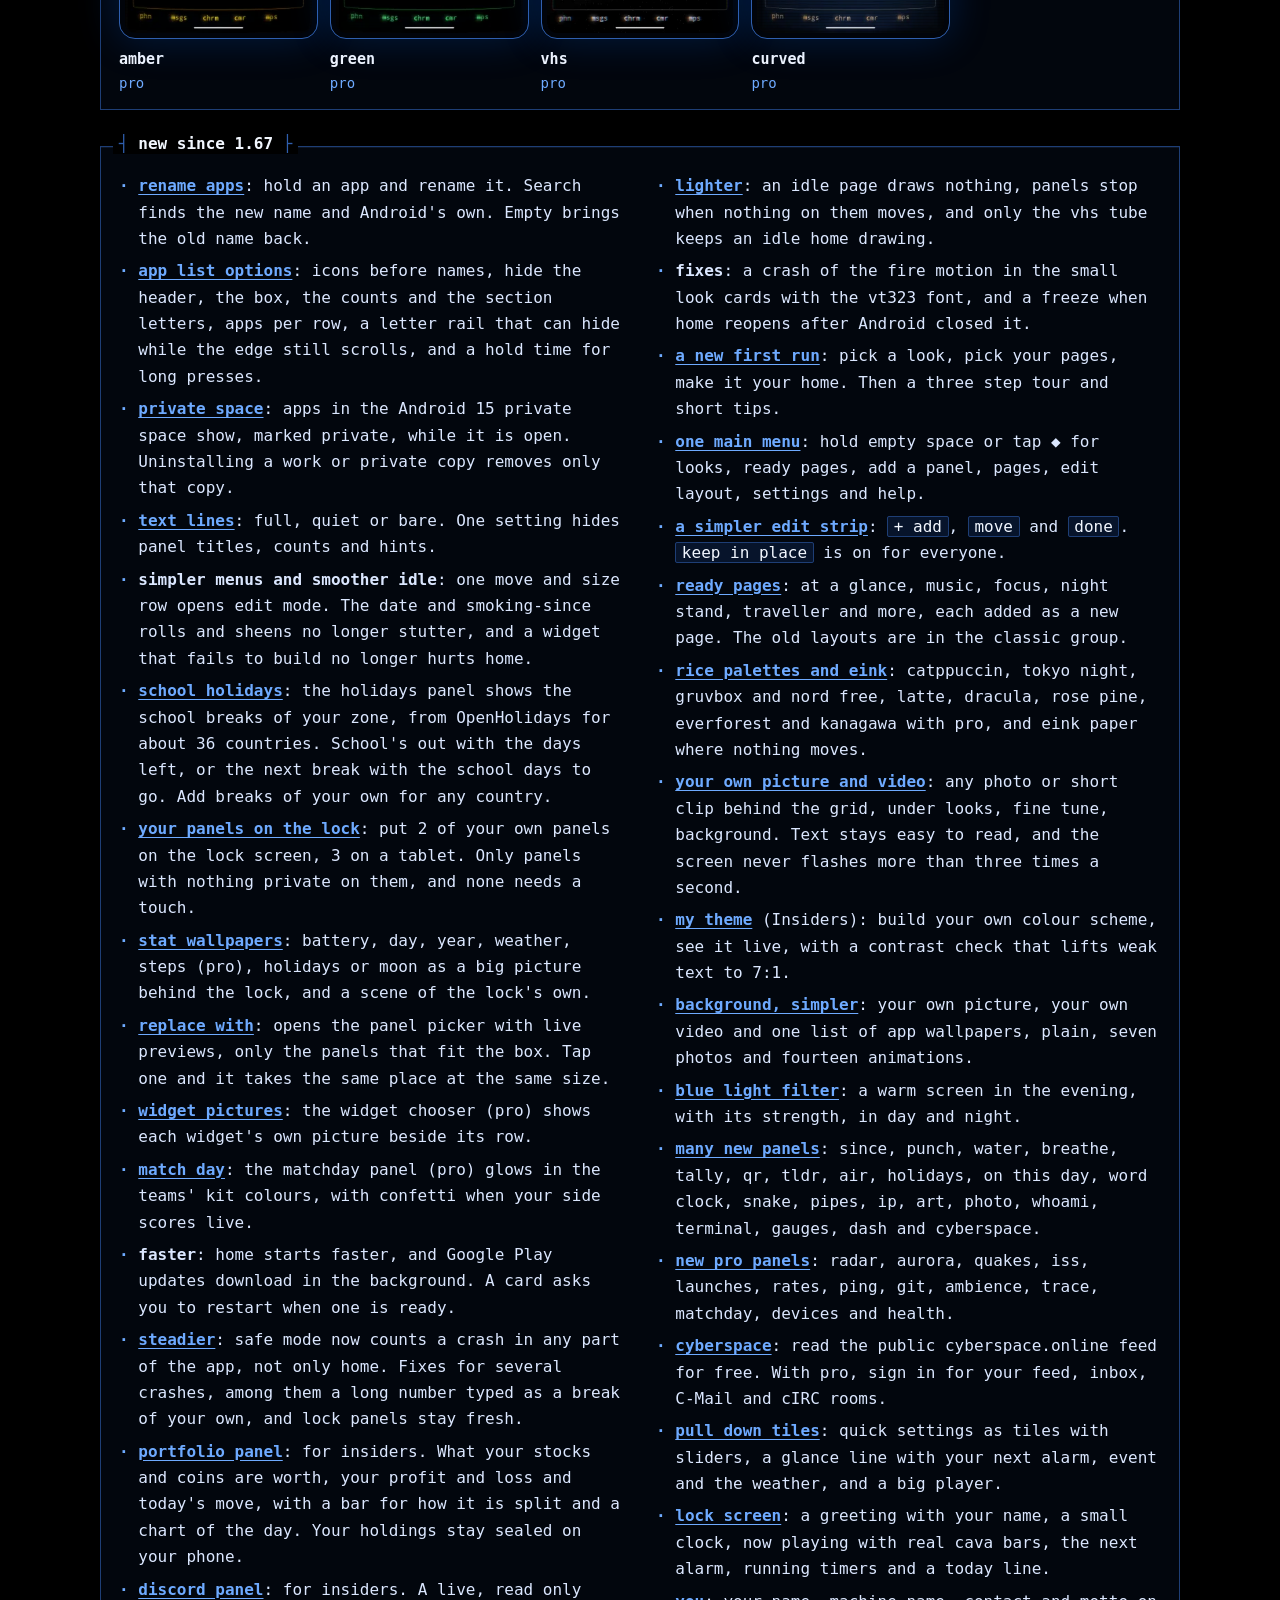
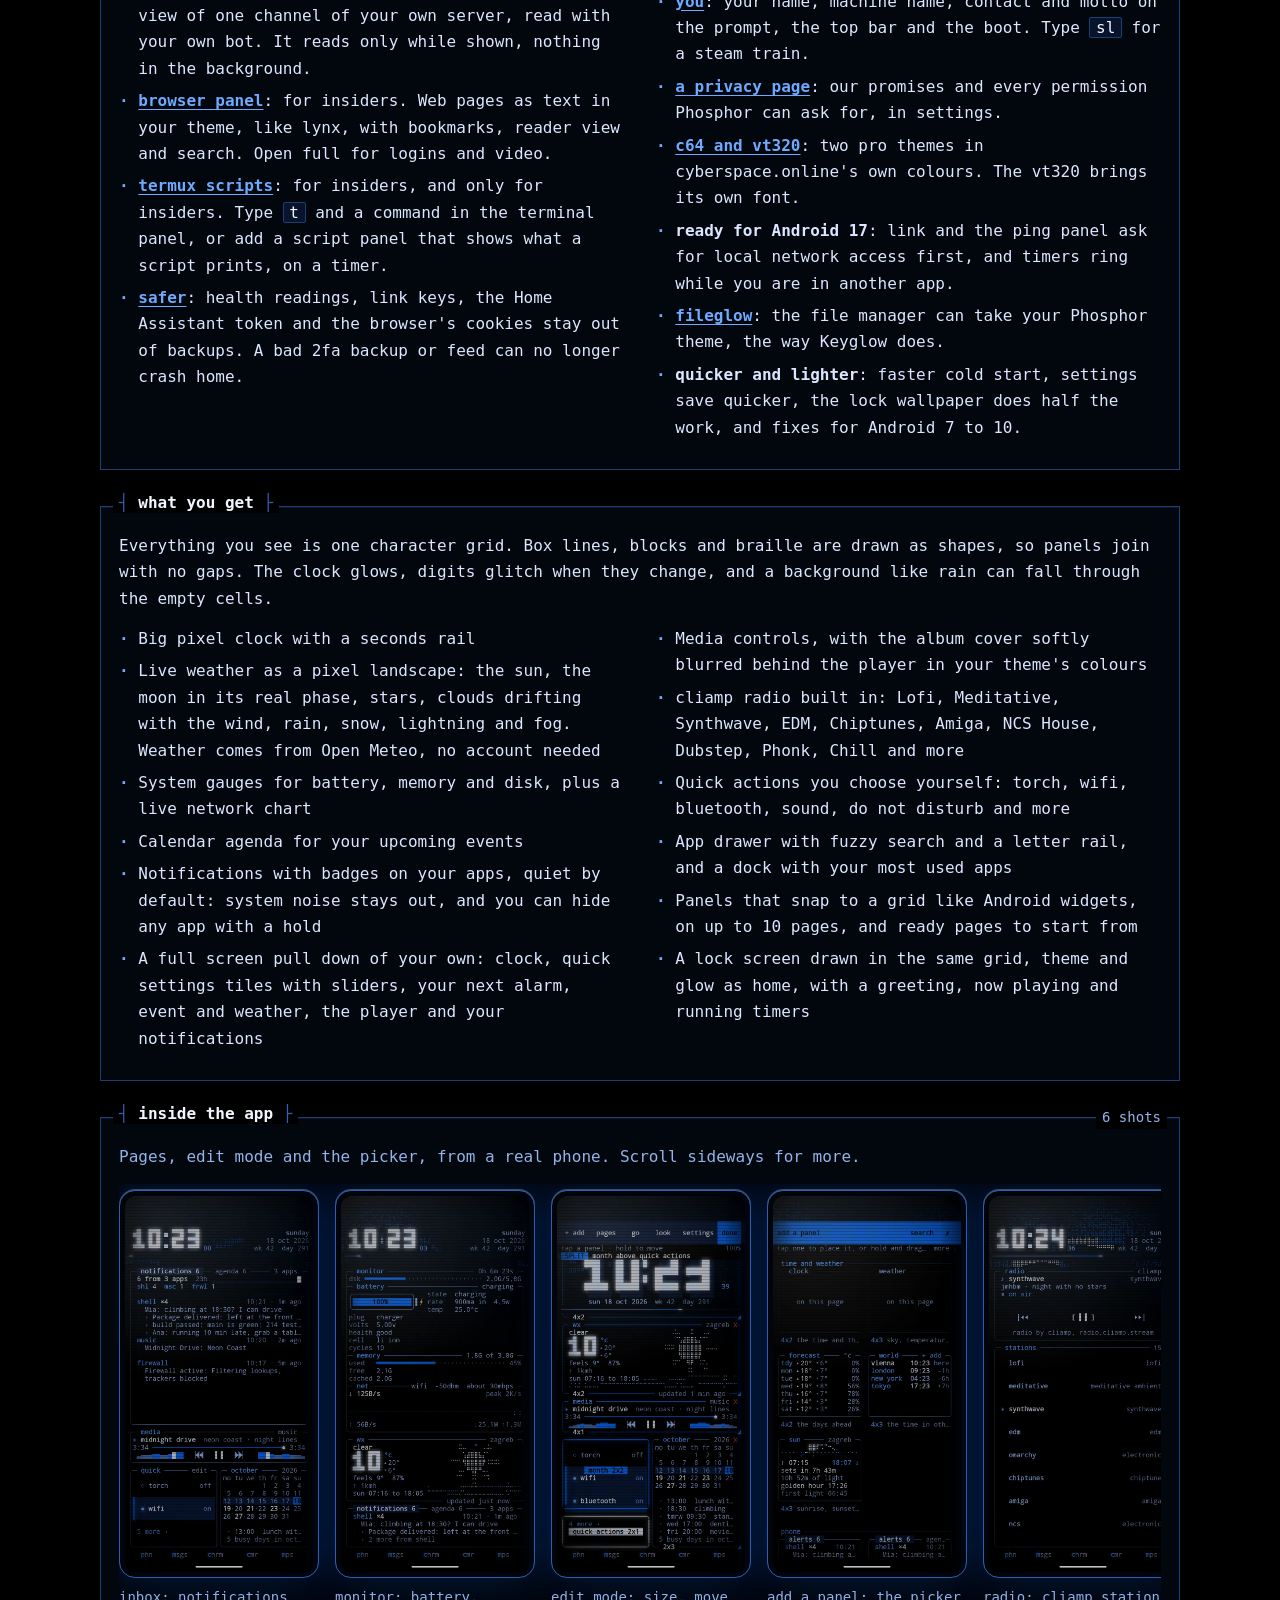
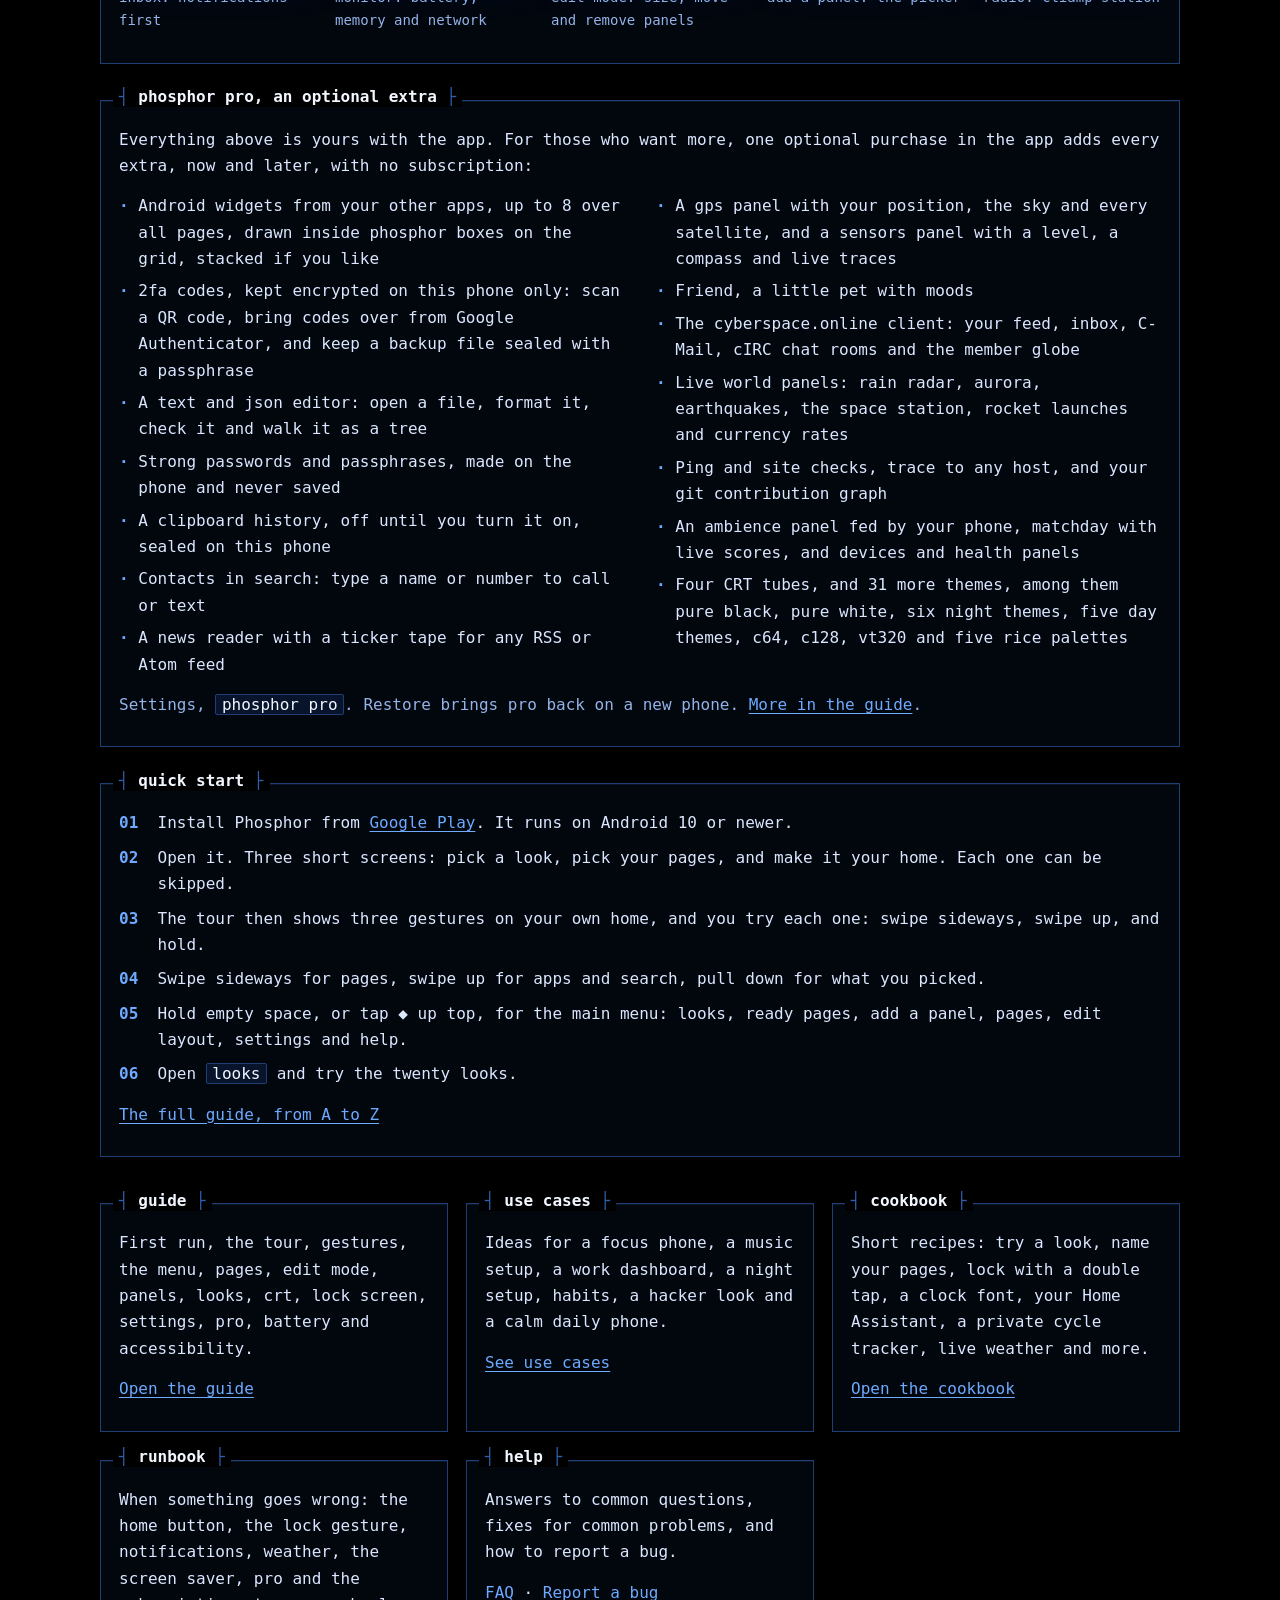
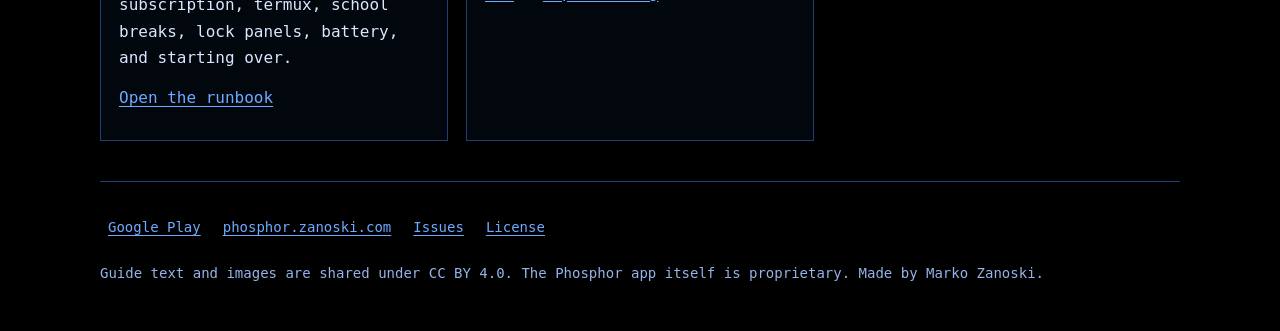
==== commit b7c07895: "Guide: 3.12, 12 or 24 hour time" ====
--- a/docs/index.html
+++ b/docs/index.html
@@ -23,7 +23,7 @@
 
 <section class="hero" aria-labelledby="hero-h">
   <div>
-    <p class="boot dim">android launcher · version 3.11 · user guide</p>
+    <p class="boot dim">android launcher · version 3.12 · user guide</p>
     <h1 id="hero-h">Phosphor<span class="cursor" aria-hidden="true"></span></h1>
     <p class="lede">Your Android home screen as a retro terminal. Every part of the screen is drawn with text characters on a glowing CRT style display: a big pixel clock, live weather, system gauges, your notifications, cliamp radio and your apps, all on one grid.</p>
     <p>Twenty whole looks in one tap, from calm camel and navy or cream and forest to eink paper, the rice palettes like catppuccin, tokyo night and nord, green screen and neon dusk.</p>
